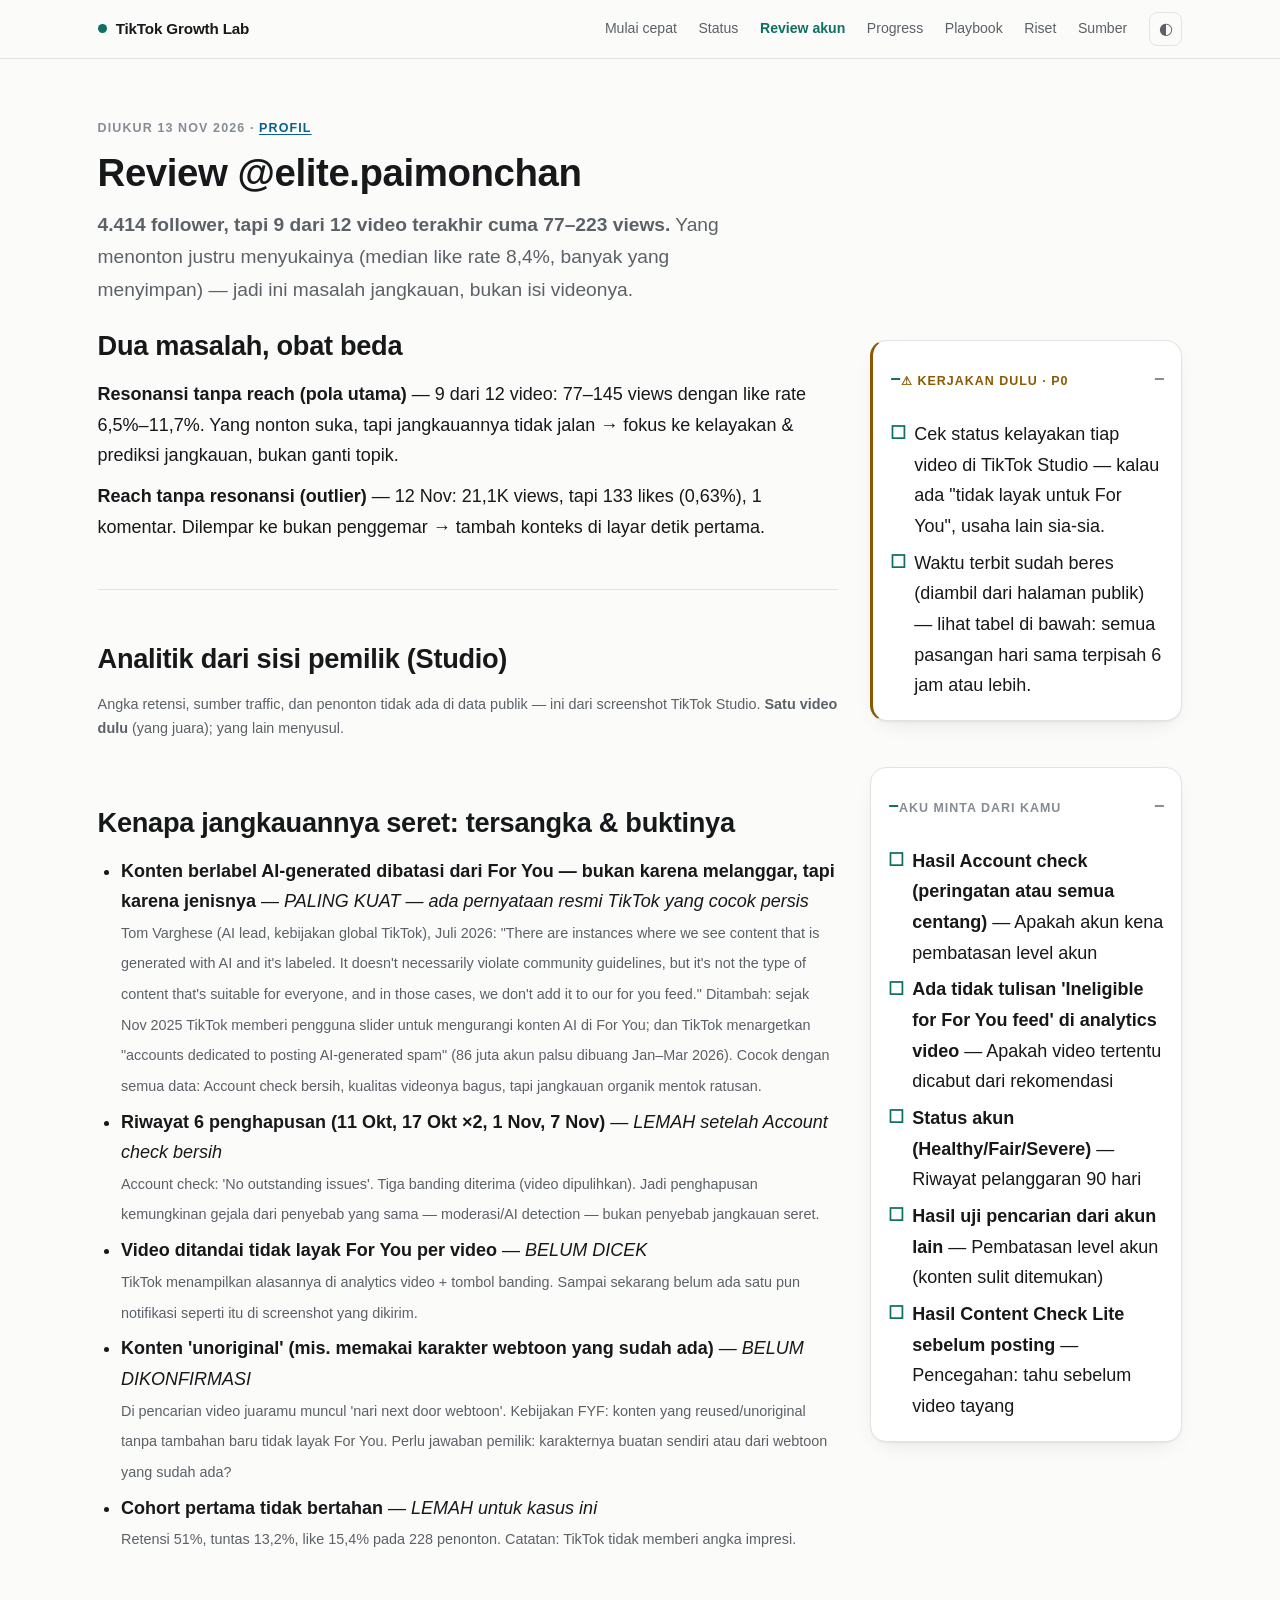
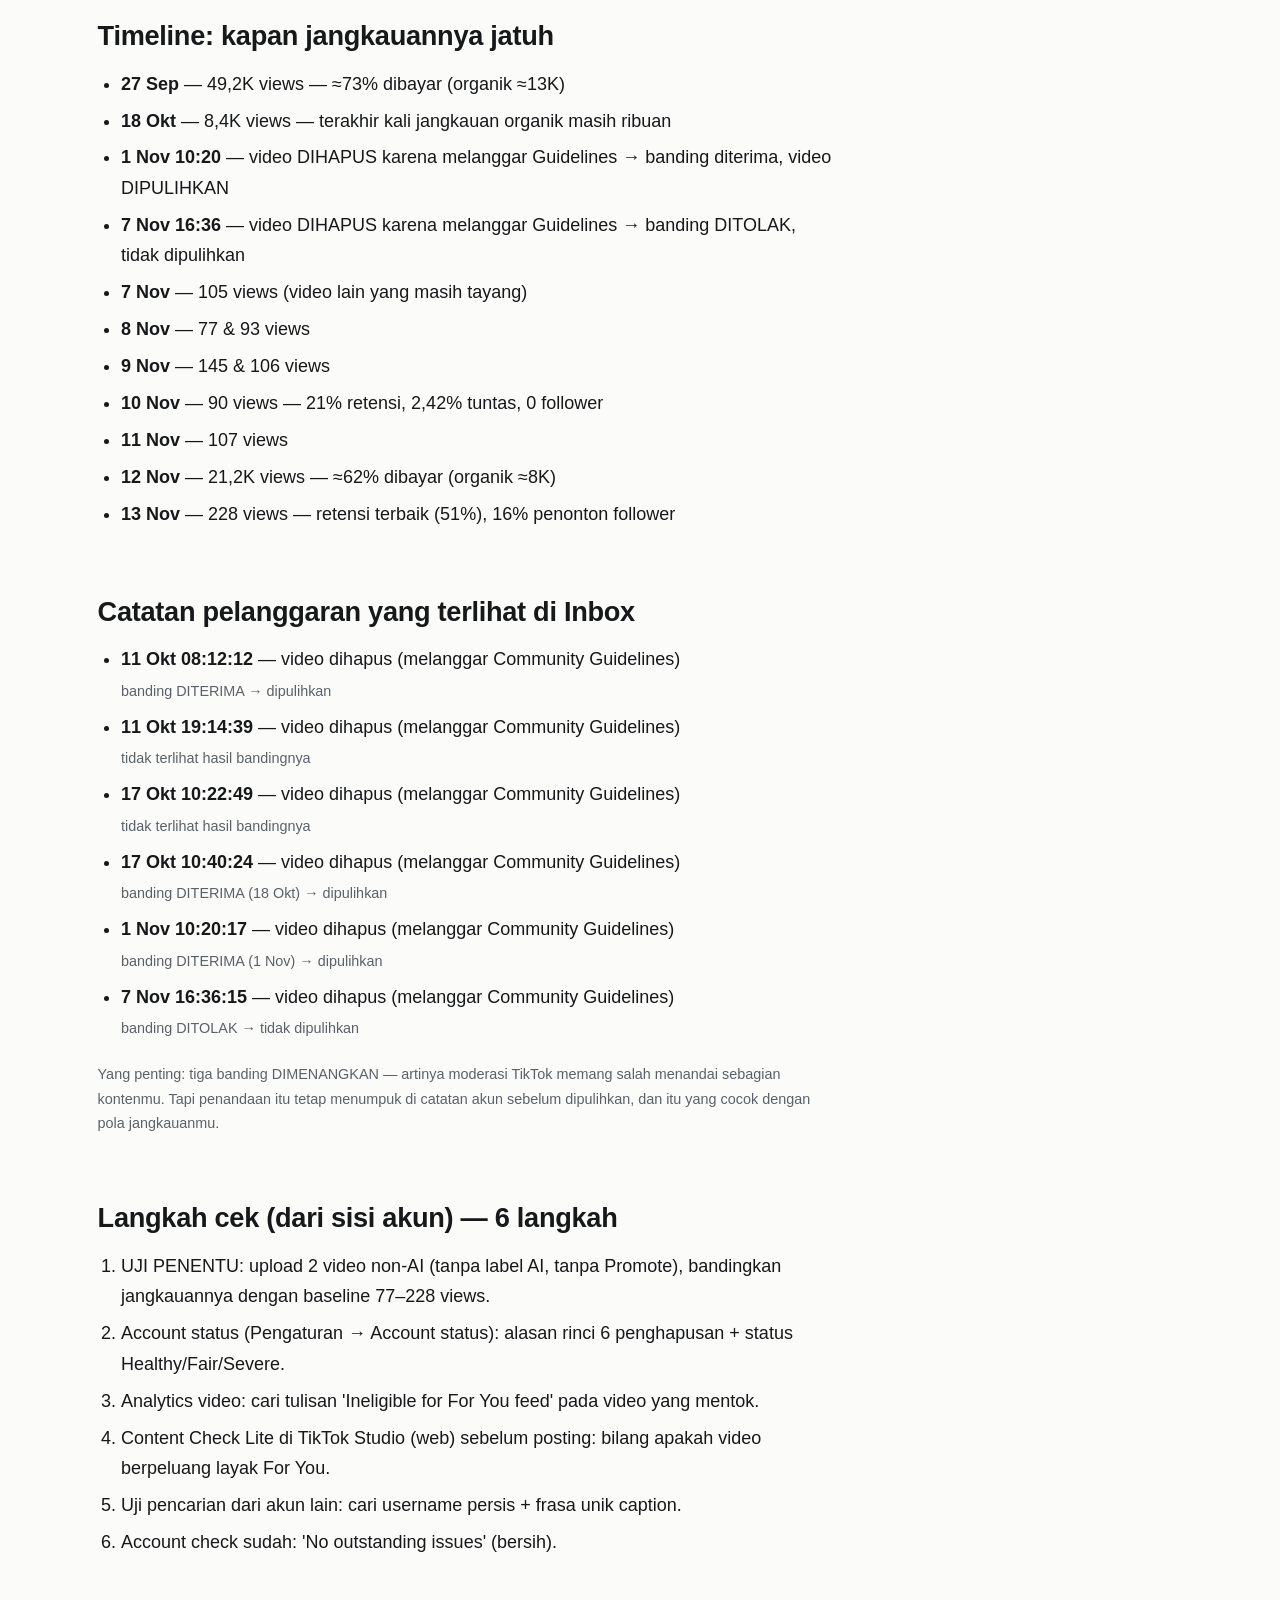
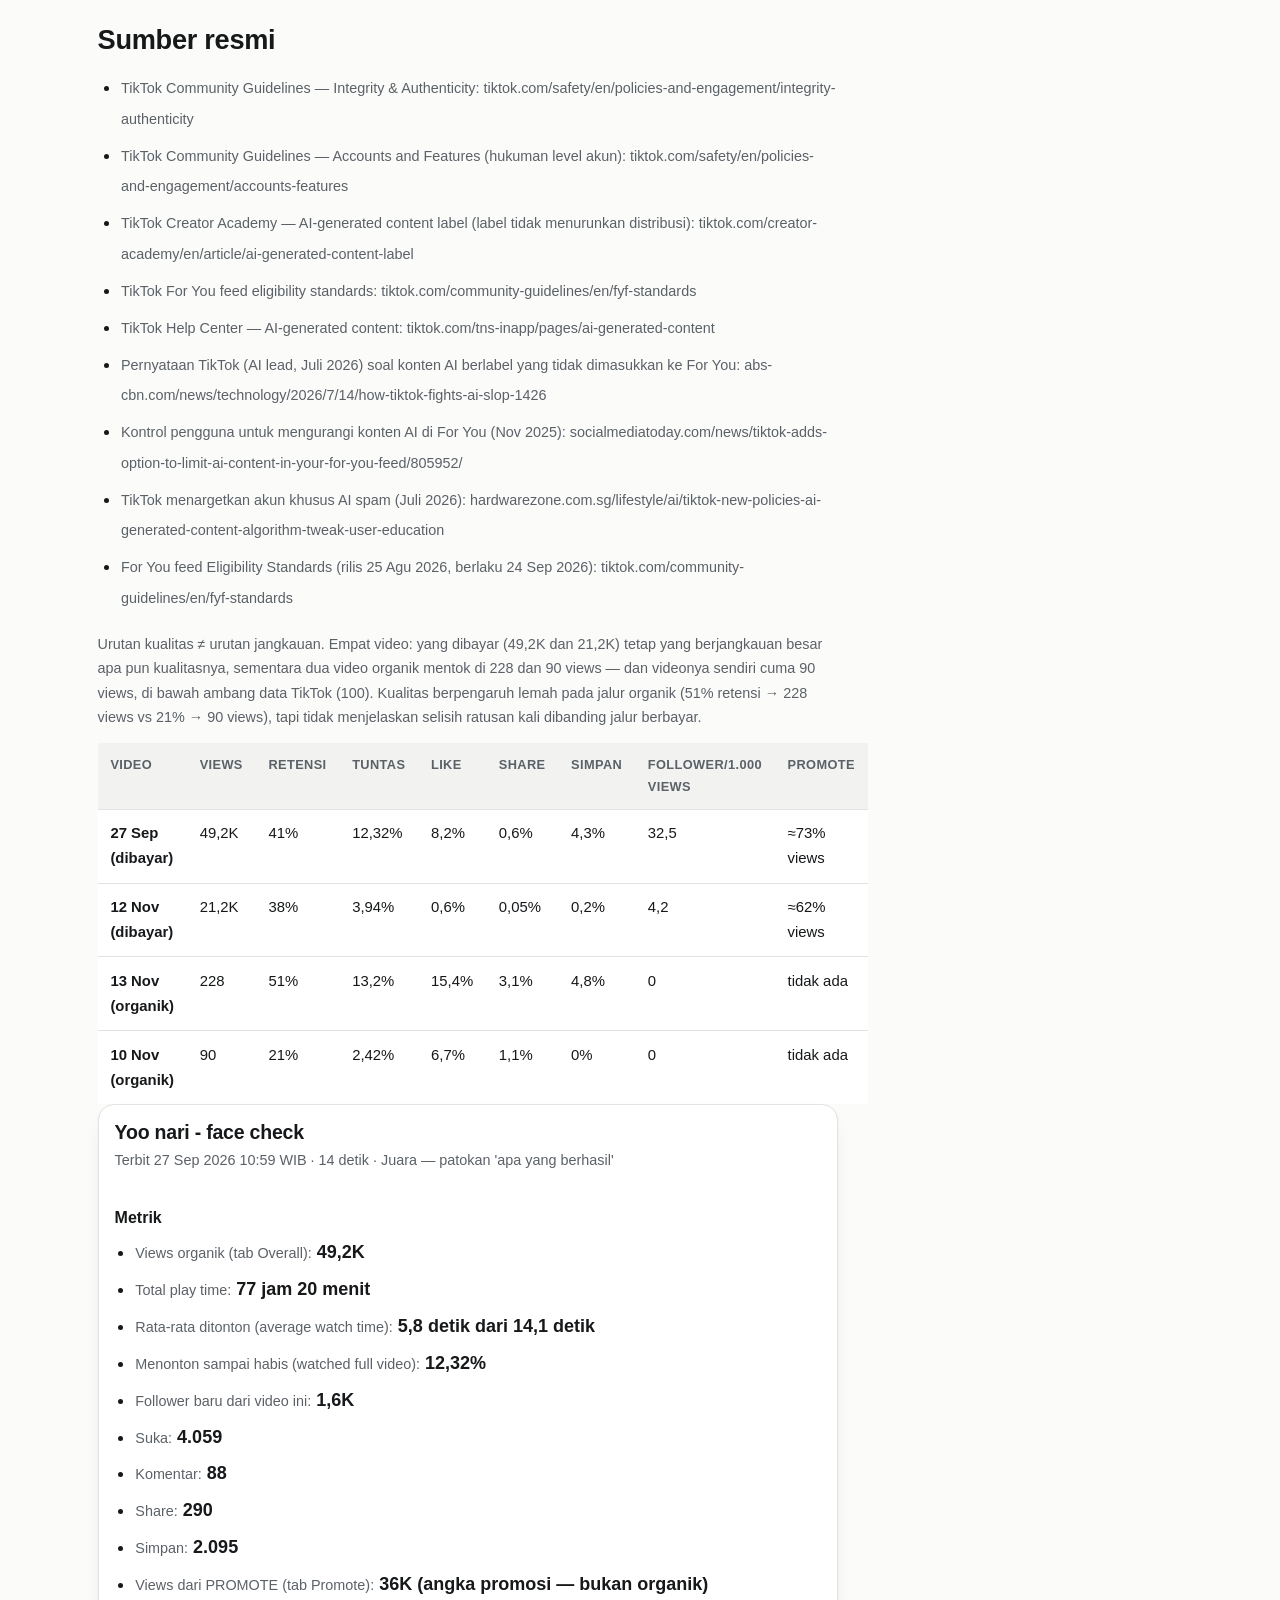
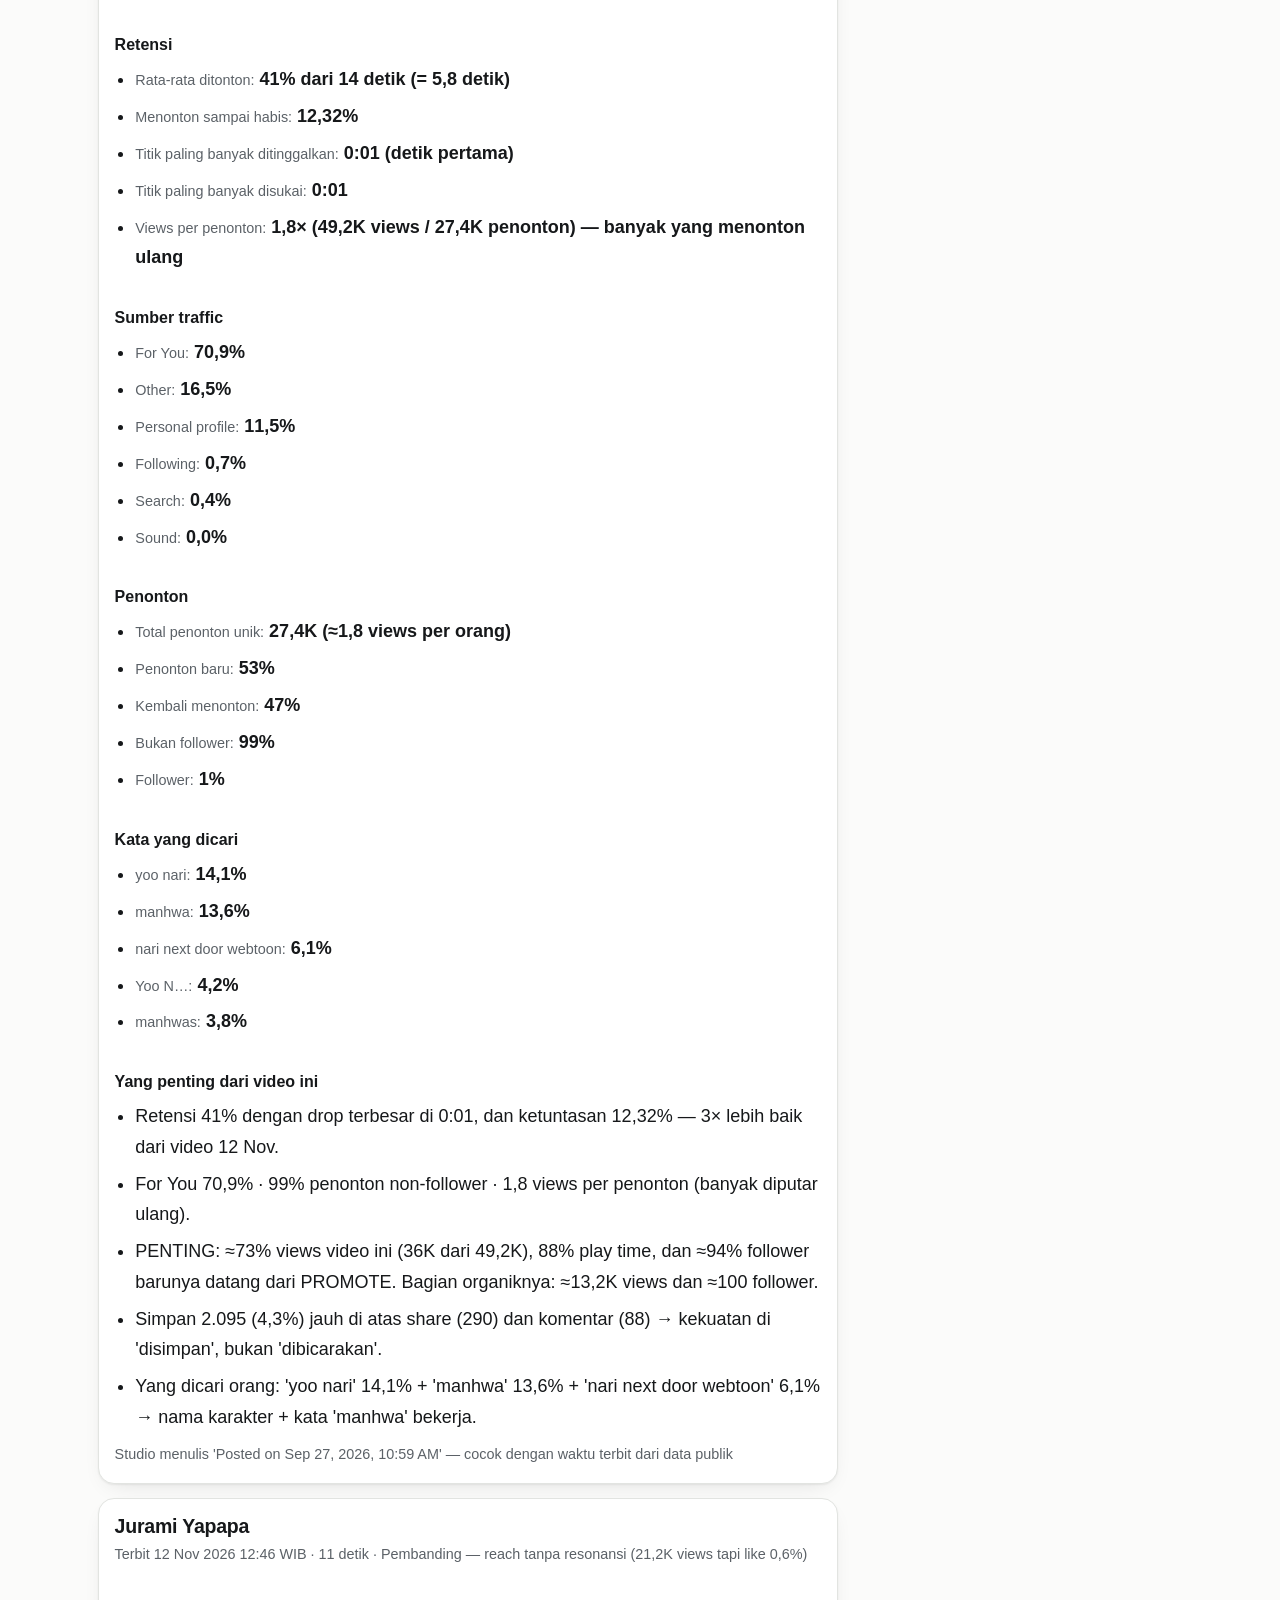
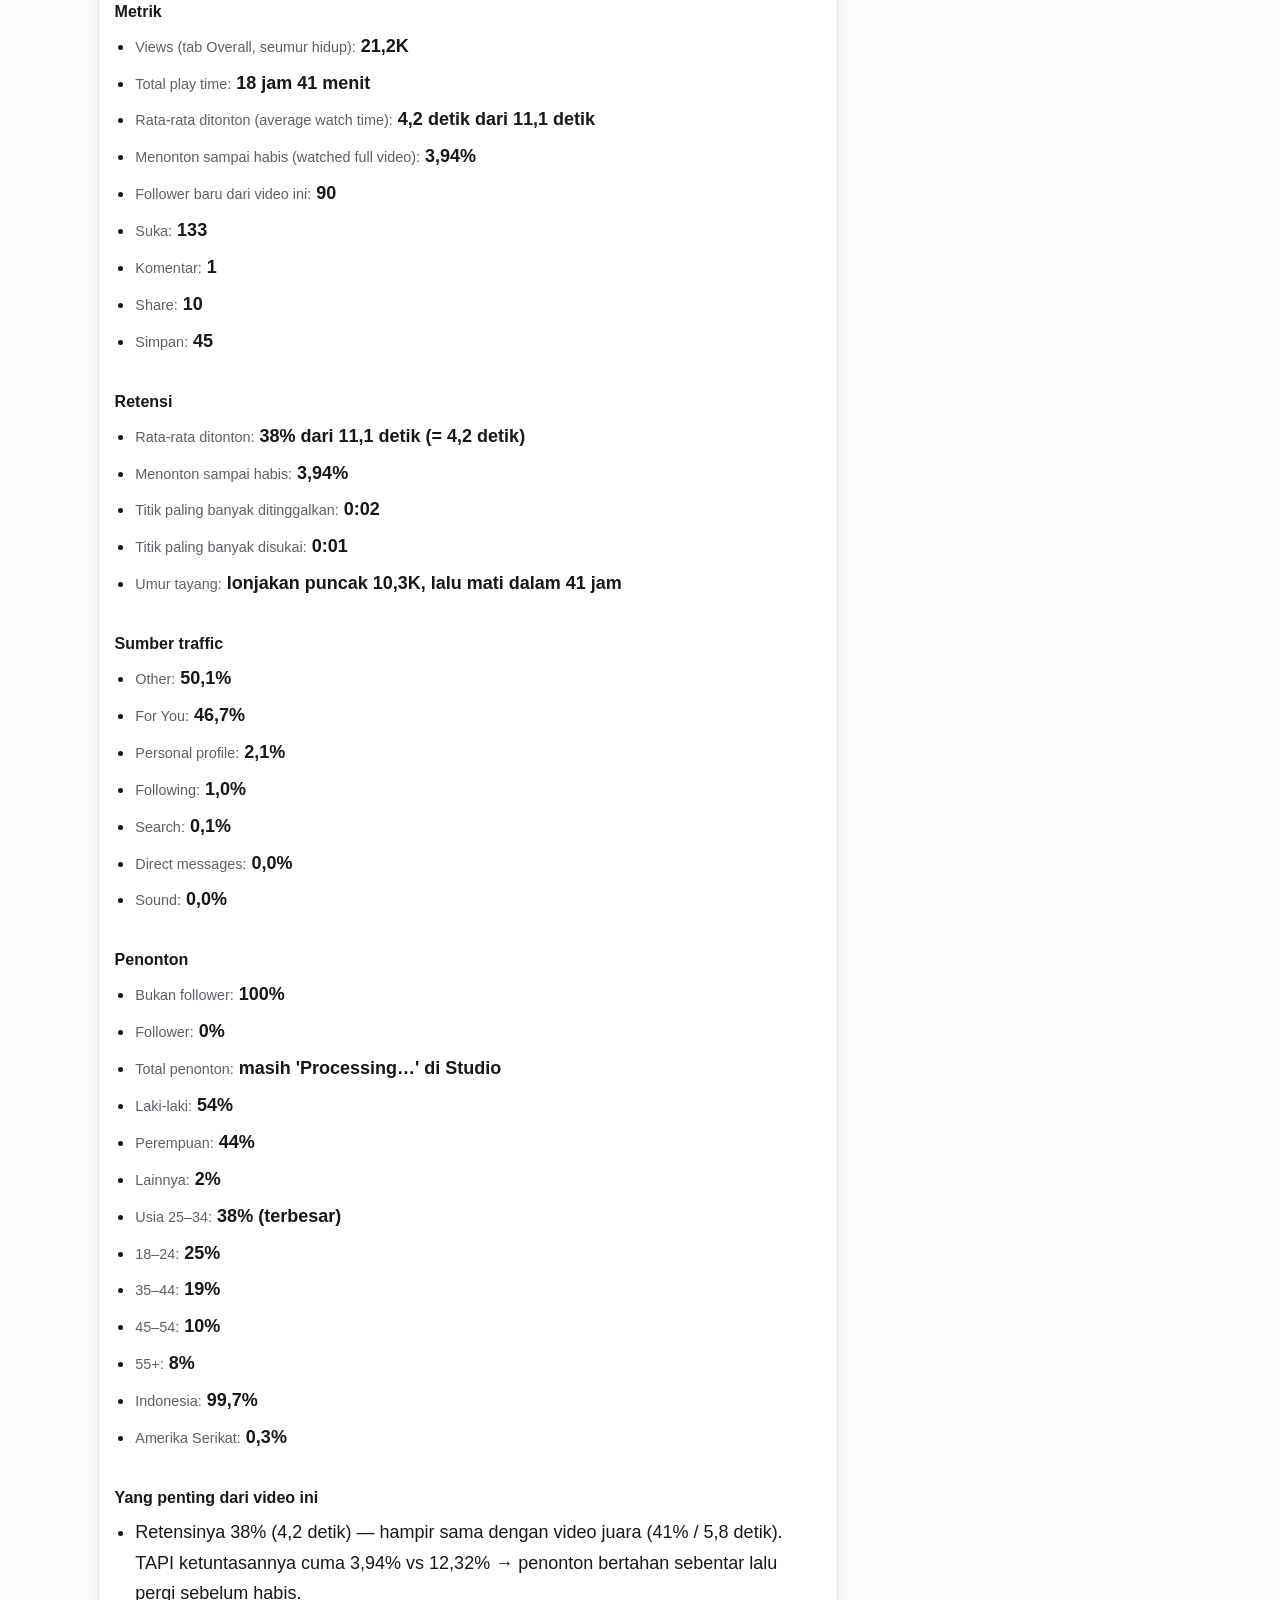
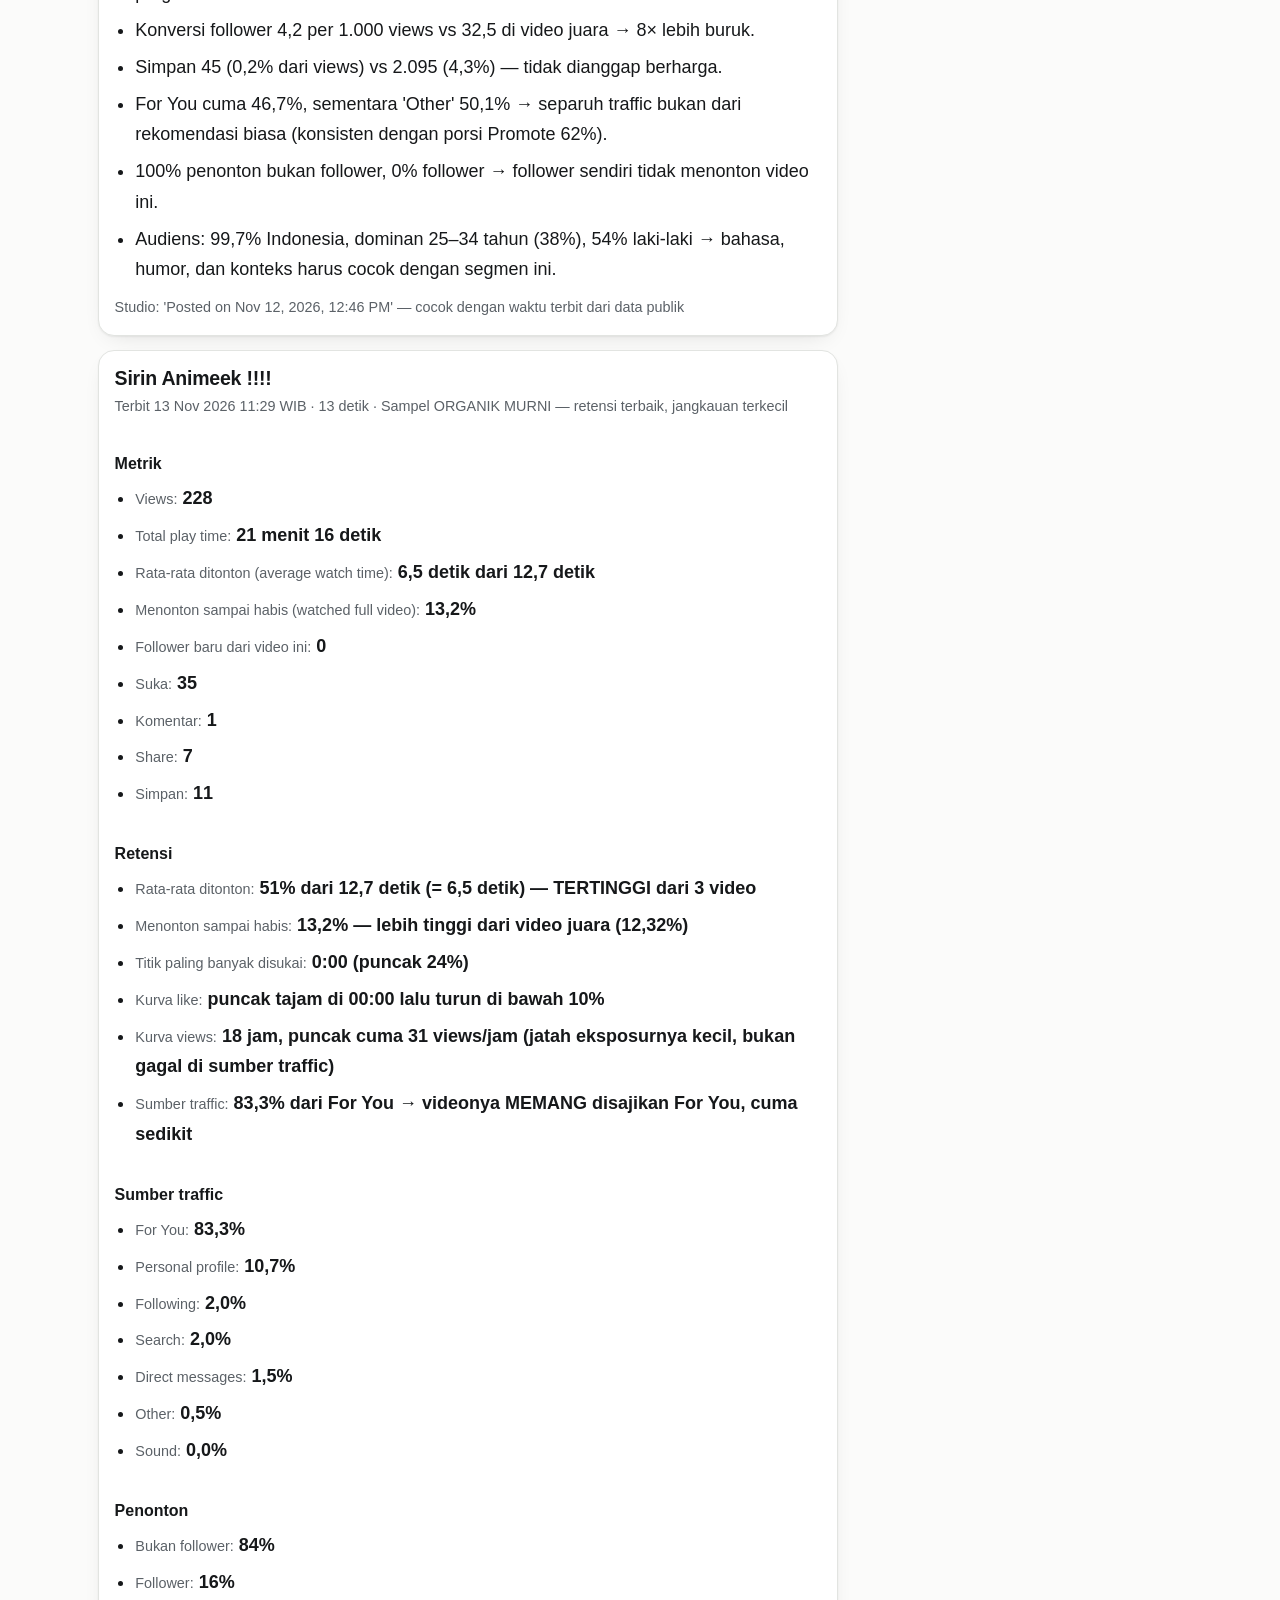
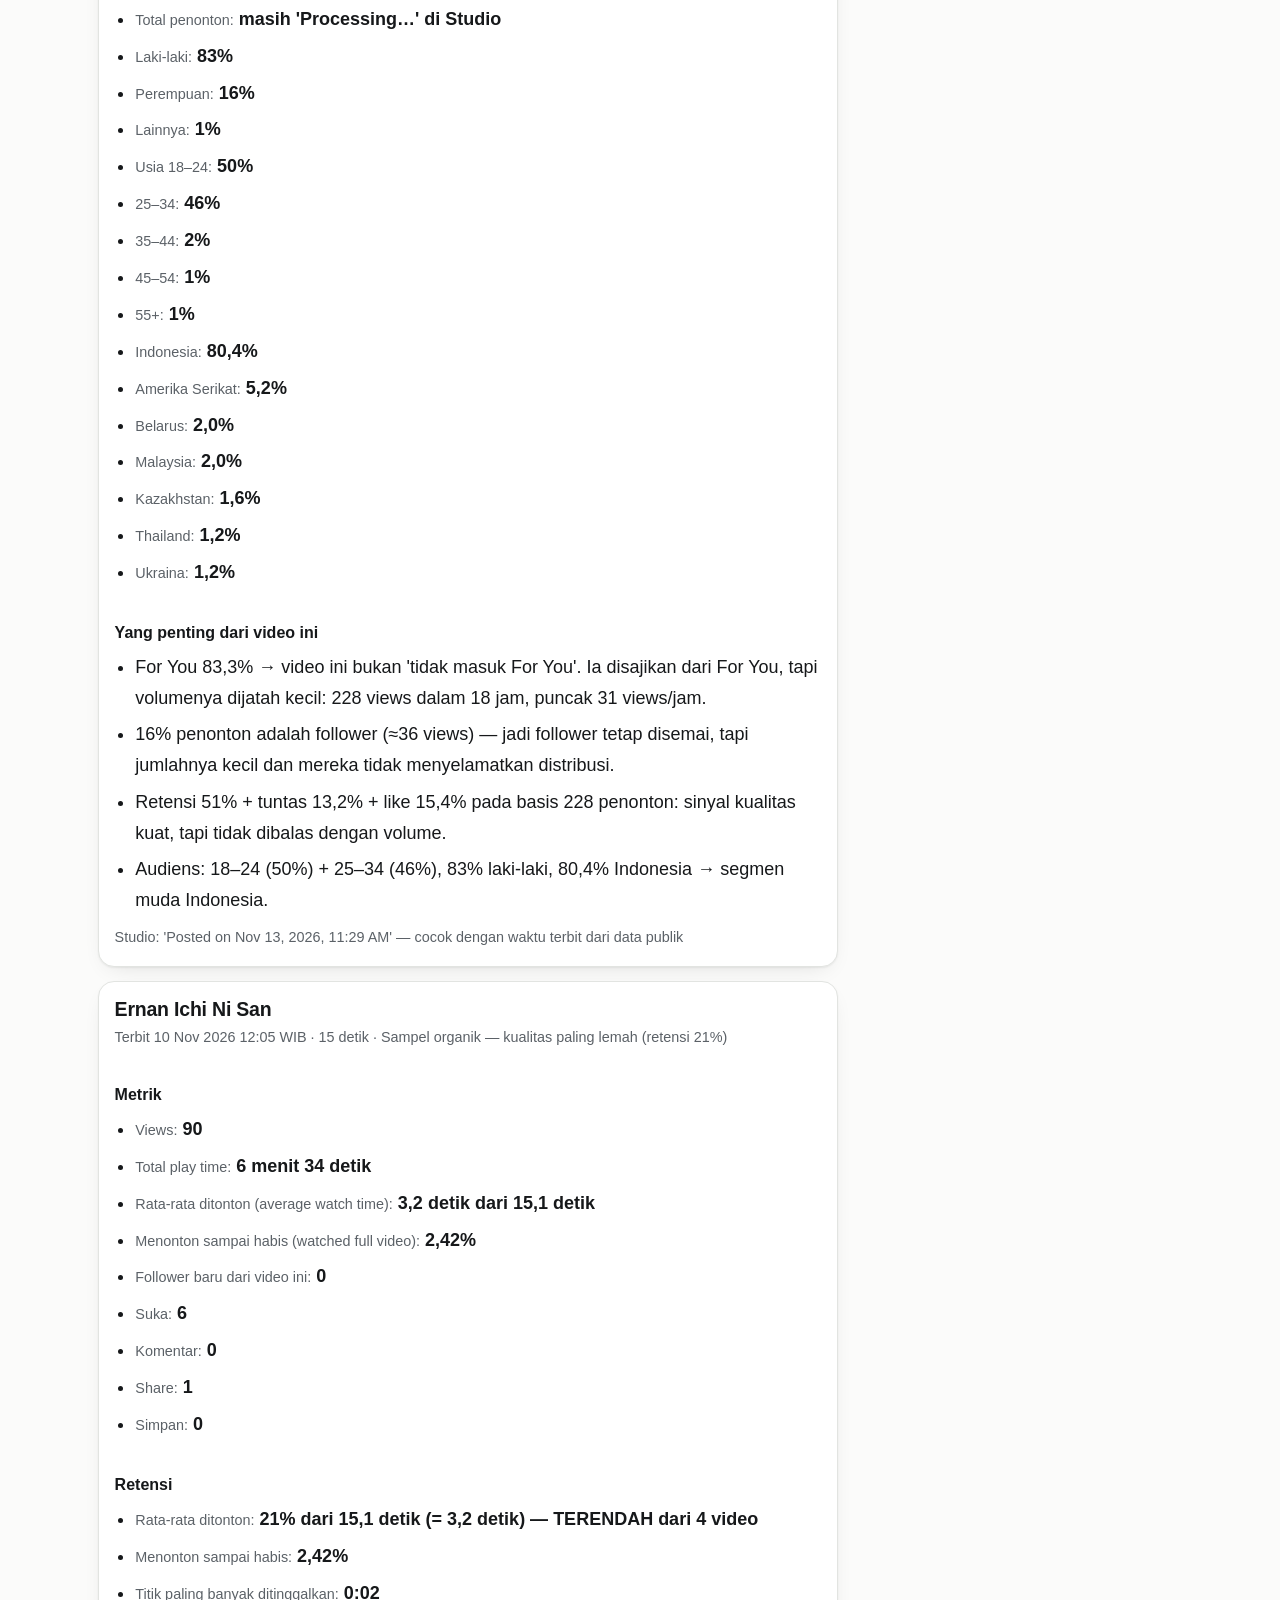
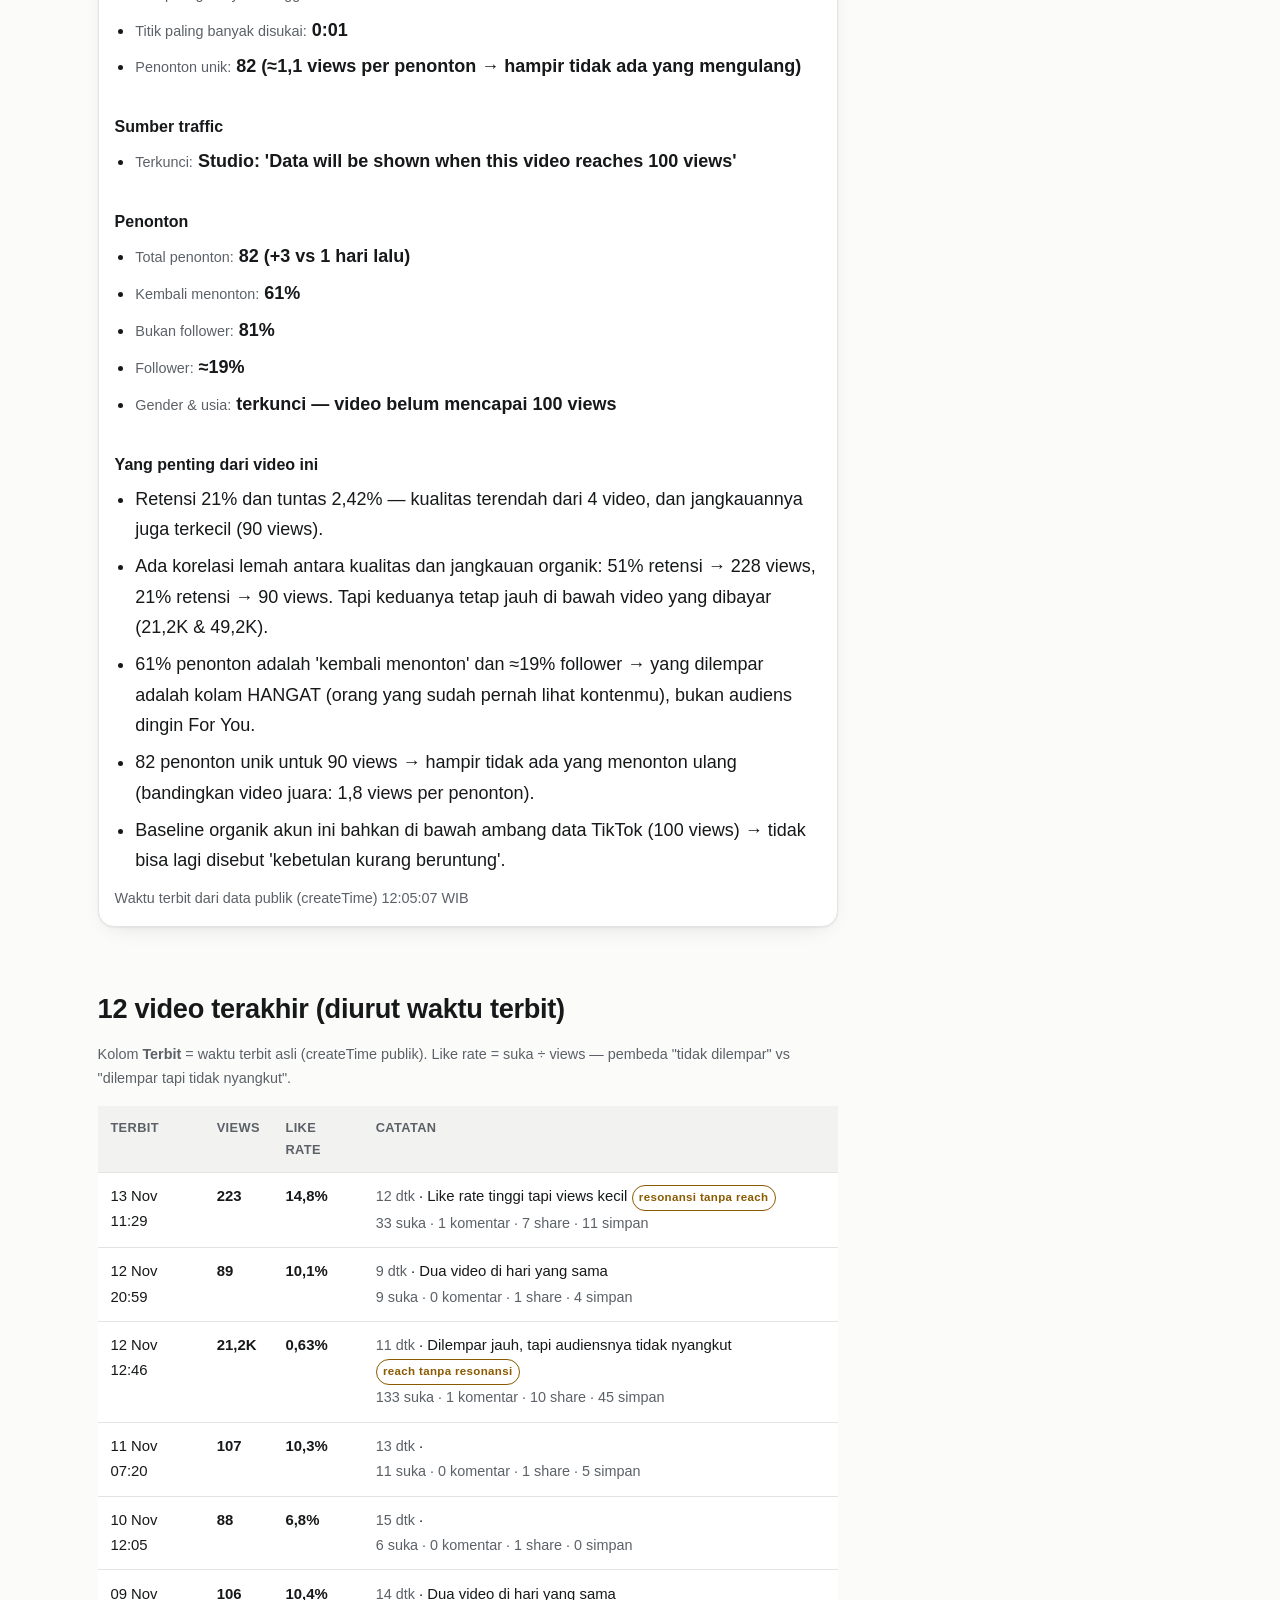
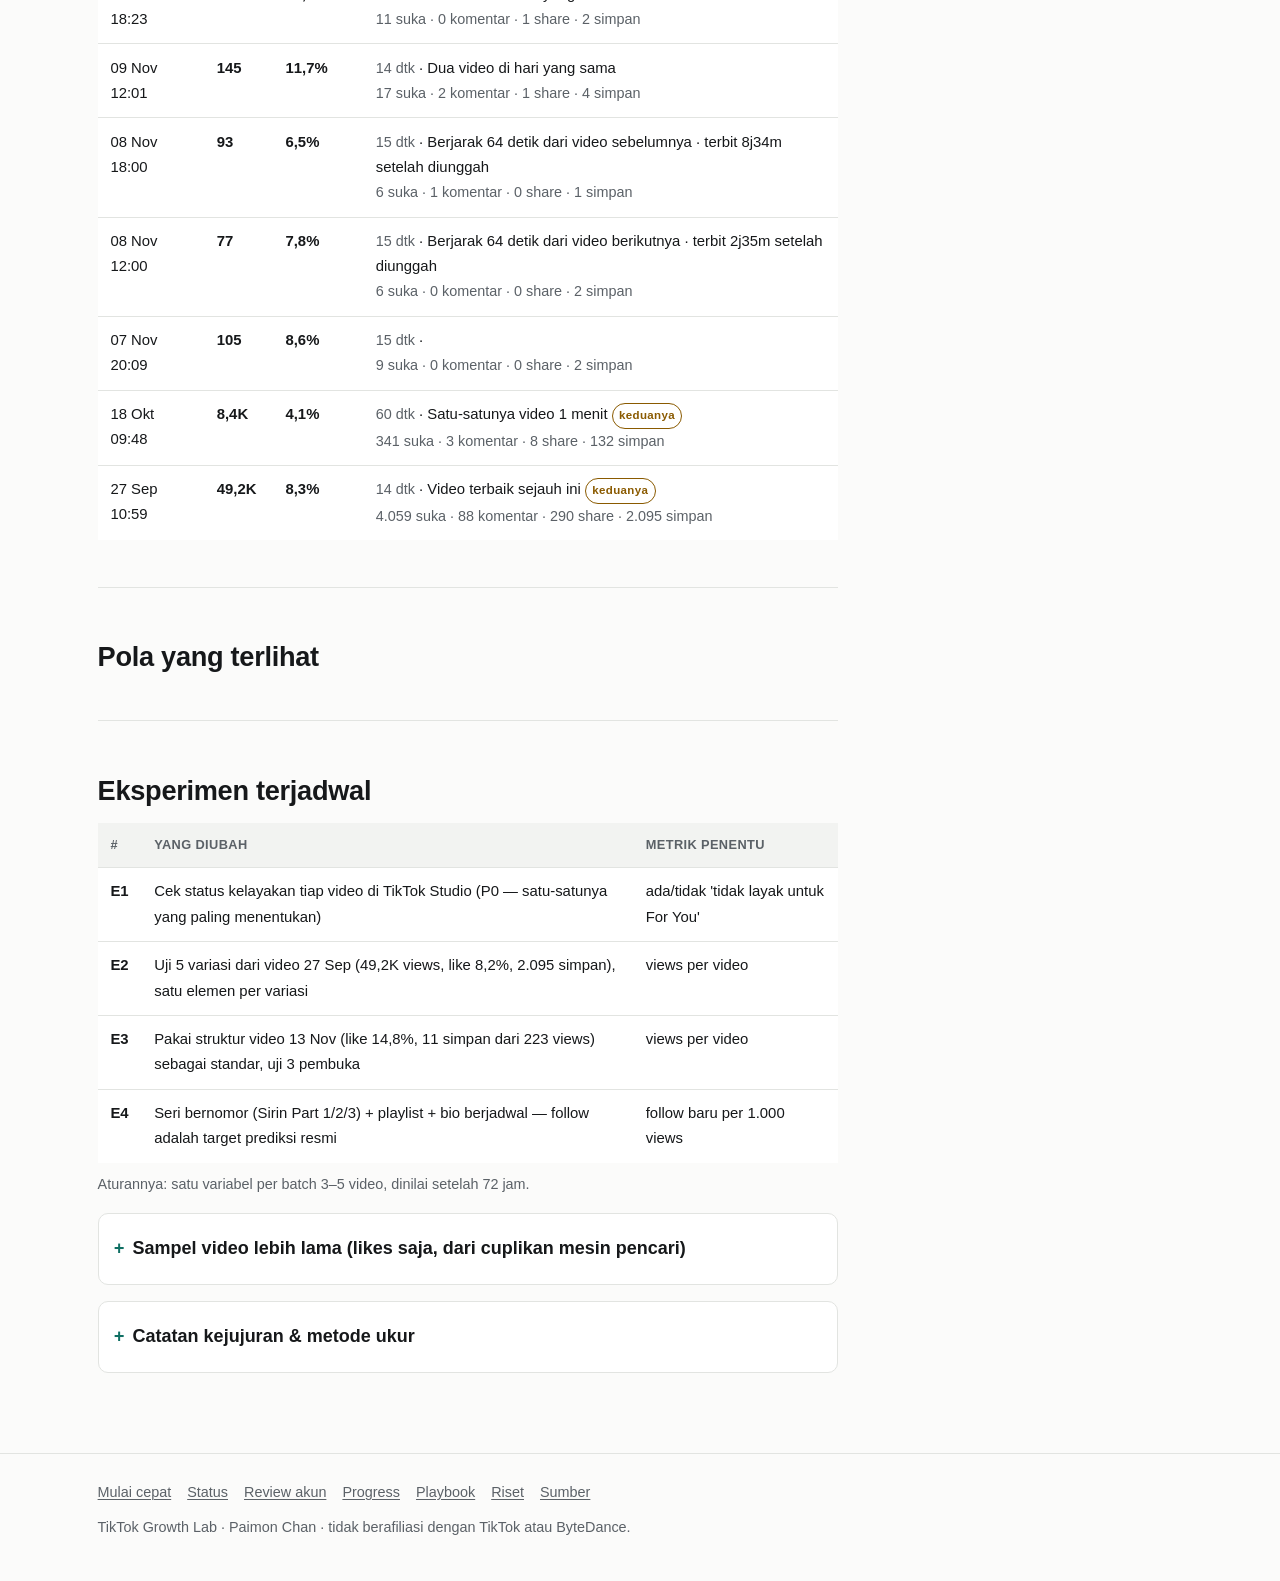
==== audit.html @ 8e79cd07 "Account check bersih -> tersangka pindah ke jenis konten AI (pernyataan resmi TikTok) + uji penentu " ====
<!DOCTYPE html>
<html lang="id" data-theme="auto">
<head>
<meta charset="utf-8">
<meta name="viewport" content="width=device-width, initial-scale=1">
<title>Review akun @elite.paimonchan — angka &amp; prioritas</title>
<meta name="description" content="Angka 12 video terakhir @elite.paimonchan, dua mode kegagalan, dan prioritas perbaikan. Pendek, supaya cepat dibaca.">
<meta name="color-scheme" content="light dark">
<meta name="theme-color" content="#0f6f63">
<link rel="icon" href="assets/favicon.svg" type="image/svg+xml">
<link rel="stylesheet" href="assets/style.css?v=33">
<script>
  try {
    var t = localStorage.getItem('theme');
    if (t === 'light' || t === 'dark') document.documentElement.setAttribute('data-theme', t);
  } catch (e) {}
</script>
</head>
<body>
<a class="skip" href="#main">Lewati ke konten</a>

<header class="site-header">
  <div class="wrap inner">
    <a class="brand" href="index.html"><span class="dot" aria-hidden="true"></span>TikTok Growth Lab</a>
    <nav class="nav" aria-label="Navigasi utama">
      <a href="mudah.html">Mulai cepat</a>
      <a href="index.html">Status</a>
      <a href="audit.html" aria-current="page">Review akun</a>
      <a href="progress.html">Progress</a>
      <a href="playbook.html">Playbook</a>
      <a href="bedah.html">Riset</a>
      <a href="sumber.html">Sumber</a>
    </nav>
    <button class="theme-btn" id="themeBtn" type="button" aria-label="Ganti tema terang/gelap" title="Ganti tema">◐</button>
    <button class="menu-btn" id="menuBtn" type="button" aria-label="Buka menu" aria-expanded="false" aria-controls="drawer"><span aria-hidden="true">☰</span></button>
  </div>
</header>
<div class="drawer-backdrop" id="drawerBackdrop"></div>
<nav class="drawer" id="drawer" aria-label="Menu halaman" aria-hidden="true">
  <div class="drawer-head">
    <span class="drawer-title">Menu</span>
    <button class="drawer-close" id="drawerClose" type="button" aria-label="Tutup menu">&times;</button>
  </div>
  <ul class="drawer-list">
        <li><a href="mudah.html">Mulai cepat</a></li>
        <li><a href="index.html">Status</a></li>
        <li><a href="audit.html" aria-current="page">Review akun</a></li>
        <li><a href="progress.html">Progress</a></li>
        <li><a href="playbook.html">Playbook</a></li>
        <li><a href="bedah.html">Riset</a></li>
        <li><a href="sumber.html">Sumber</a></li>
  </ul>
</nav>

<main id="main">
<div class="wrap">
    <div class="pagehead">
      <p class="eyebrow">Diukur <span id="auditDate">13 Nov 2026</span> · <a href="https://www.tiktok.com/@elite.paimonchan">profil</a></p>
      <h1>Review @elite.paimonchan</h1>
      <p class="lede"><strong>4.414 follower, tapi 9 dari 12 video terakhir cuma 77–223 views.</strong> Yang menonton justru menyukainya (median like rate 8,4%, banyak yang menyimpan) — jadi ini masalah jangkauan, bukan isi videonya.</p>
    </div>

    <div class="layout">
      <aside class="sidebar" aria-label="Yang menuntut dikerjakan">
        <div class="side-sticky">
        <details class="side-block urgent" data-collapse="mobile" open>
          <summary><span class="side-title">⚠ Kerjakan dulu · P0</span></summary>
          <div class="side-body">
            <ul class="check tight" style="margin-bottom:0">
              <li>Cek status kelayakan tiap video di TikTok Studio — kalau ada "tidak layak untuk For You", usaha lain sia-sia.</li>
              <li>Waktu terbit sudah beres (diambil dari halaman publik) — lihat tabel di bawah: semua pasangan hari sama terpisah 6 jam atau lebih.</li>
            </ul>
          </div>
        </details>
        <details class="side-block" data-collapse="mobile">
          <summary><span class="side-title">Aku minta dari kamu</span></summary>
          <div class="side-body">
            <ul id="auditWanted" class="check tight"><li>Memuat…</li></ul>
          </div>
        </details>
      </aside>

      <div class="content">
        <section>
          <h2 style="margin-top:0">Dua masalah, obat beda</h2>
          <ul class="plain">
            <li><strong>Resonansi tanpa reach (pola utama)</strong> — 9 dari 12 video: 77–145 views dengan like rate 6,5%–11,7%. Yang nonton suka, tapi jangkauannya tidak jalan → fokus ke kelayakan &amp; prediksi jangkauan, bukan ganti topik.</li>
            <li><strong>Reach tanpa resonansi (outlier)</strong> — 12 Nov: 21,1K views, tapi 133 likes (0,63%), 1 komentar. Dilempar ke bukan penggemar → tambah konteks di layar detik pertama.</li>
          </ul>
        </section>

        <hr>

        <section>
          <h2>Analitik dari sisi pemilik (Studio)</h2>
        <p class="ui-quiet" style="margin-top:0">Angka retensi, sumber traffic, dan penonton tidak ada di data publik — ini dari screenshot TikTok Studio. <strong>Satu video dulu</strong> (yang juara); yang lain menyusul.</p>
        <div id="studioCek"><p class="ui-quiet">Memuat…</p></div>
        <div id="studioBanding"><p class="ui-quiet">Memuat…</p></div>
        <div id="studioCards"><p class="ui-quiet">Memuat…</p></div>
        <h2>12 video terakhir (diurut waktu terbit)</h2>
          <p class="ui-quiet" style="margin-top:0">Kolom <strong>Terbit</strong> = waktu terbit asli (createTime publik). Like rate = suka ÷ views — pembeda "tidak dilempar" vs "dilempar tapi tidak nyangkut".</p>
          <div id="auditVideos"><p class="ui-quiet">Memuat…</p></div>
        </section>

        <hr>

        <section>
          <h2>Pola yang terlihat</h2>
          <ul class="plain" id="auditPatterns"><li>Memuat…</li></ul>
        </section>

        <hr>

        <section>
          <h2>Eksperimen terjadwal</h2>
          <div id="auditExperiments"><p class="ui-quiet">Memuat…</p></div>
          <p class="ui-quiet" style="margin-top:.6rem">Aturannya: satu variabel per batch 3–5 video, dinilai setelah 72 jam.</p>
        </section>

        <details>
          <summary>Sampel video lebih lama (likes saja, dari cuplikan mesin pencari)</summary>
          <div id="auditOlder" style="padding-top:.6rem"><p class="ui-quiet">Memuat…</p></div>
        </details>

        <details>
          <summary>Catatan kejujuran &amp; metode ukur</summary>
          <div class="prose" style="padding-top:.6rem">
            <p id="auditMethod">—</p>
            <ul>
              <li>Audit ini membaca <em>luar</em> akun. Kesimpulan penyebab (hook, kelayakan, follower inert) adalah hipotesis paling masuk akal — bukan kepastian.</li>
              <li>Angka bergerak cepat; snapshot ini berlaku 13 Nov 2026. Yang diperbarui rutin ada di <a href="progress.html">Progress</a>.</li>
              <li>Tidak ada trik beli view, follow-tukar-follow, atau hashtag ajaib di sini.</li>
            </ul>
            <p class="ui-quiet">Cara kerja sistem di balik diagnosis: <a href="bedah.html">Riset</a>. Versi praktis: <a href="playbook.html">Playbook</a>.</p>
          </div>
        </details>
      </div>
    </div>
  </div>
</main>

<footer class="site-footer">
  <div class="wrap">
    <div class="foot-links">
      <a href="mudah.html">Mulai cepat</a>
      <a href="index.html">Status</a>
      <a href="audit.html">Review akun</a>
      <a href="progress.html">Progress</a>
      <a href="playbook.html">Playbook</a>
      <a href="bedah.html">Riset</a>
      <a href="sumber.html">Sumber</a>
    </div>
    <p style="margin:0">TikTok Growth Lab · Paimon Chan · tidak berafiliasi dengan TikTok atau ByteDance.</p>
  </div>
</footer>

<script src="assets/app.js?v=33" defer></script>
<script src="assets/growth.js?v=33" defer></script>
</body>
</html>
---- assets/style.css ----
/* =========================================================
   Bedah Algoritma TikTok — design system
   Zero dependency. Mobile-first. Light + dark.
   Aturan: tidak ada efek dekoratif tanpa alasan fungsional.
   ========================================================= */

/* ---------- tokens ---------- */
:root {
  --bg:            #fbfbfa;
  --bg-elev:       #ffffff;
  --bg-sunken:     #f2f3f1;
  --fg:            #16181a;
  --fg-muted:      #5b6167;
  --fg-faint:      #858c93;
  --border:        #e2e4e1;
  --border-strong: #c9ccc7;
  --accent:        #0f6f63;
  --accent-fg:     #ffffff;
  --accent-soft:   #e6f2ef;
  --link:          #0b5f8a;
  --t1: #166534;
  --t2: #8a5a00;
  --t3: #1d4ed8;
  --t4: #7c3aed;
  --t5: #9a3412;
  --radius: 10px;
  --radius-lg: 16px;
  --shadow: 0 1px 2px rgba(16, 20, 18, .06), 0 8px 24px -12px rgba(16, 20, 18, .16);
  --measure: 68ch;
  --font: -apple-system, BlinkMacSystemFont, "Segoe UI", Roboto, "Helvetica Neue", Arial, "Noto Sans", sans-serif;
  --mono: ui-monospace, SFMono-Regular, Menlo, Consolas, "Liberation Mono", monospace;
}

@media (prefers-color-scheme: dark) {
  :root:not([data-theme="light"]) {
    --bg:            #101312;
    --bg-elev:       #171b19;
    --bg-sunken:     #0b0e0d;
    --fg:            #e7ebe8;
    --fg-muted:      #9aa4a0;
    --fg-faint:      #77807c;
    --border:        #262b29;
    --border-strong: #39403d;
    --accent:        #58c9b6;
    --accent-fg:     #06231f;
    --accent-soft:   #16241f;
    --link:          #7cc7ea;
    --t1: #6ee7a8;
    --t2: #f0c674;
    --t3: #93b4ff;
    --t4: #c4a8ff;
    --t5: #f9a58c;
    --shadow: 0 1px 2px rgba(0,0,0,.4), 0 10px 30px -14px rgba(0,0,0,.6);
  }
}

:root[data-theme="dark"] {
  --bg:            #101312;
  --bg-elev:       #171b19;
  --bg-sunken:     #0b0e0d;
  --fg:            #e7ebe8;
  --fg-muted:      #9aa4a0;
  --fg-faint:      #77807c;
  --border:        #262b29;
  --border-strong: #39403d;
  --accent:        #58c9b6;
  --accent-fg:     #06231f;
  --accent-soft:   #16241f;
  --link:          #7cc7ea;
  --t1: #6ee7a8;
  --t2: #f0c674;
  --t3: #93b4ff;
  --t4: #c4a8ff;
  --t5: #f9a58c;
  --shadow: 0 1px 2px rgba(0,0,0,.4), 0 10px 30px -14px rgba(0,0,0,.6);
}

/* ---------- base ---------- */
*, *::before, *::after { box-sizing: border-box; }

html {
  -webkit-text-size-adjust: 100%;
  scroll-behavior: smooth;
  scroll-padding-top: 5.5rem;
}

body {
  margin: 0;
  background: var(--bg);
  color: var(--fg);
  font-family: var(--font);
  font-size: 17px;
  line-height: 1.7;
  text-rendering: optimizeLegibility;
}

@media (min-width: 720px) { body { font-size: 18px; } }

p, li { overflow-wrap: break-word; }
p { margin: 0 0 1.05em; }

a { color: var(--link); text-decoration-thickness: 1px; text-underline-offset: 2px; }
a:hover { text-decoration-thickness: 2px; }

:focus-visible {
  outline: 3px solid var(--accent);
  outline-offset: 2px;
  border-radius: 4px;
}

h1, h2, h3, h4 {
  line-height: 1.22;
  letter-spacing: -0.011em;
  margin: 2.2em 0 .6em;
  font-weight: 650;
  text-wrap: balance;
}
h1 { font-size: 1.85rem; margin-top: 0; }
h2 { font-size: 1.4rem; padding-top: .2em; }
h3 { font-size: 1.12rem; }
h4 { font-size: 1rem; letter-spacing: 0; }
@media (min-width: 720px) {
  h1 { font-size: 2.4rem; }
  h2 { font-size: 1.7rem; }
  h3 { font-size: 1.22rem; }
}

ul, ol { padding-left: 1.3em; margin: 0 0 1.1em; }
li { margin: .35em 0; }
li > ul, li > ol { margin-top: .35em; }

strong { font-weight: 660; }
hr { border: 0; border-top: 1px solid var(--border); margin: 2.6em 0; }

code, kbd {
  font-family: var(--mono);
  font-size: .87em;
  background: var(--bg-sunken);
  border: 1px solid var(--border);
  border-radius: 5px;
  padding: .1em .35em;
}

blockquote {
  margin: 1.4em 0;
  padding: .2em 0 .2em 1.05em;
  border-left: 3px solid var(--border-strong);
  color: var(--fg-muted);
}
blockquote p:last-child { margin-bottom: 0; }

/* ---------- layout ---------- */
.wrap { width: 100%; max-width: 1120px; margin: 0 auto; padding: 0 1.1rem; }
.prose { max-width: var(--measure); }
.prose-wide { max-width: 78ch; }
main { padding: 2rem 0 4rem; }

.skip {
  position: absolute; left: -9999px;
  background: var(--accent); color: var(--accent-fg);
  padding: .6em 1em; border-radius: 0 0 var(--radius) 0; z-index: 100;
}
.skip:focus { left: 0; top: 0; }

/* ---------- header / nav ---------- */
.site-header {
  position: sticky; top: 0; z-index: 40;
  background: color-mix(in srgb, var(--bg) 88%, transparent);
  backdrop-filter: saturate(150%) blur(10px);
  border-bottom: 1px solid var(--border);
}
.site-header .inner {
  display: flex; align-items: center; gap: .75rem;
  min-height: 3.6rem;
}
.brand {
  display: flex; align-items: center; gap: .55rem;
  font-weight: 680; font-size: .95rem; letter-spacing: -.01em;
  color: var(--fg); text-decoration: none; white-space: nowrap;
}
.brand .dot {
  width: .58rem; height: .58rem; border-radius: 50%;
  background: var(--accent); flex: 0 0 auto;
}
.nav {
  margin-left: auto;
  display: flex; gap: .15rem; overflow-x: auto;
  -webkit-overflow-scrolling: touch;
  scrollbar-width: none;
}
.nav::-webkit-scrollbar { display: none; }
.nav a {
  display: inline-block; padding: .45rem .6rem; border-radius: 8px;
  color: var(--fg-muted); text-decoration: none;
  font-size: .88rem; white-space: nowrap;
}
.nav a:hover { color: var(--fg); background: var(--bg-sunken); }
.nav a[aria-current="page"] { color: var(--accent); font-weight: 640; }

.theme-btn {
  flex: 0 0 auto;
  background: transparent; color: var(--fg-muted);
  border: 1px solid var(--border); border-radius: 8px;
  width: 2.1rem; height: 2.1rem; font-size: 1rem; cursor: pointer;
  display: grid; place-items: center;
}
.theme-btn:hover { color: var(--fg); border-color: var(--border-strong); }

/* ---------- hero ---------- */
.hero { padding: 2.6rem 0 1.4rem; border-bottom: 1px solid var(--border); }
.eyebrow {
  font-size: .78rem; letter-spacing: .09em; text-transform: uppercase;
  color: var(--fg-faint); font-weight: 640; margin: 0 0 .7rem;
}
.lede { font-size: 1.08rem; color: var(--fg-muted); max-width: 60ch; }
@media (min-width: 720px) { .lede { font-size: 1.2rem; } }
.hero-meta {
  display: flex; flex-wrap: wrap; gap: .45rem .5rem;
  margin-top: 1.2rem; font-size: .82rem;
}
.pill {
  display: inline-flex; align-items: center; gap: .35em;
  border: 1px solid var(--border); border-radius: 999px;
  padding: .25em .7em; color: var(--fg-muted); background: var(--bg-elev);
}

/* ---------- cards ---------- */
.grid { display: grid; gap: 1rem; }
@media (min-width: 700px) { .grid.cols-2 { grid-template-columns: 1fr 1fr; } }
@media (min-width: 940px) { .grid.cols-3 { grid-template-columns: repeat(3, 1fr); } }

.card {
  background: var(--bg-elev);
  border: 1px solid var(--border);
  border-radius: var(--radius-lg);
  padding: 1.15rem 1.2rem;
  box-shadow: var(--shadow);
}
.card h3 { margin-top: 0; }
.card p:last-child { margin-bottom: 0; }
.card a.card-link {
  display: block; text-decoration: none; color: inherit;
}
.card a.card-link:hover h3 { color: var(--accent); }

/* ---------- callouts ---------- */
.callout {
  border: 1px solid var(--border);
  border-left: 3px solid var(--accent);
  background: var(--bg-elev);
  border-radius: var(--radius);
  padding: .95rem 1.05rem;
  margin: 1.4em 0;
}
.callout > :first-child { margin-top: 0; }
.callout > :last-child { margin-bottom: 0; }
.callout .label {
  display: block; font-size: .76rem; letter-spacing: .08em;
  text-transform: uppercase; font-weight: 700; margin-bottom: .35rem;
  color: var(--accent);
}
.callout.warn { border-left-color: var(--t2); }
.callout.warn .label { color: var(--t2); }
.callout.danger { border-left-color: var(--t5); }
.callout.danger .label { color: var(--t5); }

/* ---------- evidence tiers ---------- */
.tier {
  display: inline-block; font-size: .72rem; font-weight: 700;
  letter-spacing: .04em; padding: .12em .45em; border-radius: 5px;
  border: 1px solid currentColor; white-space: nowrap;
  vertical-align: .08em;
}
.tier.t1 { color: var(--t1); }
.tier.t2 { color: var(--t2); }
.tier.t3 { color: var(--t3); }
.tier.t4 { color: var(--t4); }
.tier.t5 { color: var(--t5); }
.tierplain { font-weight: 700; }

/* ---------- tables ---------- */
.table-wrap { overflow-x: auto; margin: 1.3em 0; border-radius: var(--radius); border: 1px solid var(--border); }
table { border-collapse: collapse; width: 100%; font-size: .93rem; background: var(--bg-elev); }
th, td { text-align: left; padding: .7rem .8rem; border-bottom: 1px solid var(--border); vertical-align: top; }
th { background: var(--bg-sunken); font-size: .8rem; letter-spacing: .03em; text-transform: uppercase; color: var(--fg-muted); }
tr:last-child td { border-bottom: 0; }
td.num, th.num { white-space: nowrap; }

@media (max-width: 640px) {
  table.stack thead { display: none; }
  table.stack, table.stack tbody, table.stack tr, table.stack td { display: block; width: 100%; }
  table.stack tr { border-bottom: 1px solid var(--border); padding: .5rem 0; }
  table.stack tr:last-child { border-bottom: 0; }
  table.stack td { border: 0; padding: .28rem .8rem; }
  table.stack td::before {
    content: attr(data-label) ": ";
    display: inline; font-weight: 700; color: var(--fg-muted);
    font-size: .78rem; text-transform: uppercase; letter-spacing: .03em;
  }
}

/* ---------- details ---------- */
details {
  border: 1px solid var(--border); border-radius: var(--radius);
  background: var(--bg-elev); padding: .75rem .95rem; margin: 1em 0;
}
details[open] { padding-bottom: .9rem; }
summary {
  cursor: pointer; font-weight: 620; list-style: none;
  display: flex; align-items: baseline; gap: .5rem;
}
summary::-webkit-details-marker { display: none; }
summary::before {
  content: "+"; font-family: var(--mono); color: var(--accent);
  font-weight: 700; flex: 0 0 auto;
}
details[open] > summary::before { content: "−"; }
summary + * { margin-top: .9em; }
details > :last-child { margin-bottom: 0; }

/* ---------- toc ---------- */
.toc { list-style: none; padding: 0; margin: 1.4em 0; }
.toc li { margin: 0; border-bottom: 1px solid var(--border); }
.toc li:last-child { border-bottom: 0; }
.toc a {
  display: flex; gap: .8rem; align-items: baseline;
  padding: .7rem .2rem; text-decoration: none; color: var(--fg);
}
.toc a:hover { color: var(--accent); }
.toc .n {
  font-family: var(--mono); font-size: .8rem; color: var(--fg-faint);
  flex: 0 0 2.2rem;
}
.toc .d { display: block; font-size: .84rem; color: var(--fg-muted); margin-top: .15em; }

/* ---------- steps ---------- */
.step { display: grid; gap: .2rem 1rem; margin: 1.6em 0; }
@media (min-width: 760px) {
  .step { grid-template-columns: 2.6rem 1fr; }
  .step .snum { grid-row: span 3; }
}
.snum {
  width: 2.1rem; height: 2.1rem; border-radius: 50%;
  background: var(--accent); color: var(--accent-fg);
  display: grid; place-items: center; font-weight: 700; font-size: .9rem;
}
.step h3 { margin: .25em 0 .35em; }
.step .why { font-size: .9rem; color: var(--fg-muted); }

/* ---------- misc ---------- */
.tags { display: flex; flex-wrap: wrap; gap: .35rem; margin: .6em 0 0; }
.tag {
  font-size: .78rem; padding: .2em .6em; border-radius: 999px;
  background: var(--bg-sunken); border: 1px solid var(--border); color: var(--fg-muted);
}
.do-dont { display: grid; gap: 1rem; }
@media (min-width: 800px) { .do-dont { grid-template-columns: 1fr 1fr; } }
.do-dont h3 { margin-top: 0; }
.ui-quiet { color: var(--fg-muted); font-size: .9rem; }

footer.site-footer {
  border-top: 1px solid var(--border);
  padding: 1.6rem 0 2.6rem; color: var(--fg-muted); font-size: .9rem;
}
footer.site-footer a { color: var(--fg-muted); }
footer .foot-links { display: flex; flex-wrap: wrap; gap: .4rem 1rem; margin-bottom: .7rem; }

.srclist { list-style: none; padding: 0; }
.srclist li {
  padding: .7rem 0; border-bottom: 1px solid var(--border);
  font-size: .92rem; display: flex; gap: .7rem; align-items: baseline;
}
.srclist .idx { font-family: var(--mono); color: var(--fg-faint); flex: 0 0 2rem; }
.srclist .meta { display: block; color: var(--fg-muted); font-size: .84rem; }

/* ---------- komponen growth lab ---------- */
.stats { display: grid; gap: .8rem; grid-template-columns: repeat(2, 1fr); margin: 1.4em 0; }
@media (min-width: 760px) { .stats { grid-template-columns: repeat(4, 1fr); } }
.stat {
  background: var(--bg-elev); border: 1px solid var(--border);
  border-radius: var(--radius); padding: .85rem .9rem; display: flex; flex-direction: column; gap: .15rem;
}
.stat-k { font-size: .74rem; text-transform: uppercase; letter-spacing: .06em; color: var(--fg-muted); font-weight: 640; }
.stat-v { font-size: 1.45rem; line-height: 1.15; letter-spacing: -.02em; }
.stat-s { font-size: .8rem; color: var(--fg-faint); }

.badge {
  display: inline-block; font-size: .72rem; font-weight: 700; letter-spacing: .03em;
  padding: .18em .55em; border-radius: 999px; border: 1px solid currentColor; white-space: nowrap;
}
.badge-live { color: var(--accent); background: var(--accent-soft); }
.badge-idle { color: var(--fg-muted); background: var(--bg-sunken); }
.badge-warn { color: var(--t2); }

.phase header { display: flex; align-items: baseline; justify-content: space-between; gap: .6rem; }
.phase h3 { margin: 0; font-size: 1.05rem; }
.phase ul { margin: .2em 0 .8em; }

.tl-item { position: relative; padding: 0 0 1.6rem 1.7rem; border-left: 2px solid var(--border); }
.tl-item:last-child { border-left-color: transparent; padding-bottom: 0; }
.tl-dot {
  position: absolute; left: -0.46rem; top: .45rem; width: .8rem; height: .8rem;
  border-radius: 50%; background: var(--accent); border: 2px solid var(--bg);
}
.tl-date { font-size: .82rem; color: var(--fg-muted); margin: 0 0 .25rem; }
.tl-body h3 { margin: .1em 0 .5em; font-size: 1.1rem; }
.tl-metrics { margin: .6em 0 0; padding-top: .5em; border-top: 1px dashed var(--border); font-size: .84rem; }

.mission {
  background: var(--bg-elev); border: 1px solid var(--border); border-left: 3px solid var(--accent);
  border-radius: var(--radius); padding: 1rem 1.1rem; margin: 1.2em 0;
}
.mission h2 { margin: 0 0 .35em; font-size: 1.05rem; }
.mission p { margin-bottom: 0; }

/* ---------- komponen ringkas ---------- */
.check, .plain, .linklist { list-style: none; padding-left: 0; }
.check li { position: relative; padding-left: 1.5rem; margin-bottom: .55rem; }
.check li::before { content: "☐"; position: absolute; left: 0; top: -.05em; color: var(--accent); font-weight: 700; }
.check.tight li { margin-bottom: .3rem; }
.plain li { margin-bottom: .65rem; }
.linklist li { margin-bottom: .45rem; }
#statusPhases { display: grid; gap: .8rem; }
@media (min-width: 760px) { #statusPhases { grid-template-columns: repeat(3, 1fr); } }
details { margin: 1rem 0; }
details summary { cursor: pointer; font-weight: 640; padding: .45rem 0; }
details summary:hover { color: var(--accent); }

/* ---------- layout: konten + sidebar ---------- */
.pagehead { padding: 1.7rem 0 .9rem; }
.pagehead h1 { margin-bottom: .3em; }
.pagehead .lede { margin-bottom: .2rem; }
.layout { display: grid; gap: 1.3rem; align-items: start; }
.sidebar { display: grid; gap: .85rem; }
.side-block {
  background: var(--bg-elev); border: 1px solid var(--border);
  border-radius: var(--radius-lg); padding: 1rem 1.05rem; box-shadow: var(--shadow);
}
.side-block h2 {
  margin: 0 0 .55rem; padding: 0; font-size: .78rem; font-weight: 700;
  letter-spacing: .08em; text-transform: uppercase; color: var(--fg-faint);
}
.side-block.urgent { border-left: 3px solid var(--t2); }
.side-block.urgent h2 { color: var(--t2); }
.side-block > :last-child { margin-bottom: 0; }
.side-block ul, .side-block ol { padding-left: 1.15em; margin-bottom: 0; }
.side-block .check { padding-left: 0; }
.content > section > h2:first-child { margin-top: 0; }
.content > .stats { margin-top: 0; }

/* sidebar: anak tidak boleh ikut melar, kalau tidak sticky tidak punya ruang gerak */
.sidebar { align-content: start; }
.side-sticky { display: grid; gap: .85rem; align-self: start; }
@media (min-width: 980px) {
  .layout { grid-template-columns: minmax(0, 1fr) 19.5rem; gap: 2rem; align-items: stretch; }
  .layout > .content { grid-column: 1; grid-row: 1; }
  .layout > .sidebar { grid-column: 2; grid-row: 1; align-self: stretch; }
  .side-sticky { position: sticky; top: 4.6rem; }
}

/* angka & tabel: sejajarkan digit biar enak dibandingkan */
.stat-v, table td, table th { font-variant-numeric: tabular-nums; }
.stat-v { font-size: 1.6rem; }
.linklist a { font-weight: 620; }

/* ---------- grafik momentum ---------- */
.spark { margin-top: 1.6rem; }
.spark h2 { margin-top: 0; }
.spark svg { width: 100%; height: 72px; display: block; overflow: visible; }
.spark rect { fill: var(--border-strong); }
.spark .bar-good { fill: var(--accent); }
.spark .bar-far { fill: var(--t3); }
.spark .bar-hit { fill: var(--t2); }
.legend { display: inline-flex; flex-wrap: wrap; gap: .2rem .7rem; margin-left: .3rem; }
.legend .key { display: inline-block; width: .55rem; height: .55rem; border-radius: 2px; margin-right: .3rem; }
.legend .key-hit { background: var(--t2); }
.legend .key-far { background: var(--t3); }
.legend .key-good { background: var(--accent); }

/* ---------- sidebar: blok bisa dilipat di HP ---------- */
.side-block > summary { display: block; cursor: pointer; list-style: none; }
.side-block > summary::-webkit-details-marker { display: none; }
.side-block > summary::after { content: "＋"; float: right; color: var(--fg-faint); font-weight: 600; }
.side-block[open] > summary::after { content: "−"; }
.side-block .side-title {
  display: inline-block; font-size: .78rem; font-weight: 700; letter-spacing: .08em;
  text-transform: uppercase; color: var(--fg-faint);
}
.side-block.urgent .side-title { color: var(--t2); }
.side-block[open] > summary { margin-bottom: .55rem; }
.side-body > :last-child { margin-bottom: 0; }
@media (min-width: 980px) { .side-block > summary::after { content: none; } }
/* blok yang tertutup jadi baris ringkas, bukan kartu tinggi */
.side-block:not([open]) { padding: .55rem .9rem; }
.side-block:not([open]) > summary { margin-bottom: 0; }

/* ---------- menu samping (drawer) ---------- */
.menu-btn {
  flex: 0 0 auto; display: grid; place-items: center;
  width: 2.1rem; height: 2.1rem; font-size: 1.05rem; line-height: 1;
  background: transparent; color: var(--fg-muted);
  border: 1px solid var(--border); border-radius: 8px; cursor: pointer;
}
.menu-btn:hover { color: var(--fg); border-color: var(--border-strong); }
.drawer-backdrop {
  position: fixed; inset: 0; z-index: 55; background: rgba(8, 12, 11, .45);
  opacity: 0; pointer-events: none; transition: opacity .18s ease;
}
.drawer {
  position: fixed; top: 0; left: 0; bottom: 0; z-index: 60;
  width: min(82vw, 18rem); overflow-y: auto;
  background: var(--bg-elev); border-right: 1px solid var(--border); box-shadow: var(--shadow);
  padding: 1rem .85rem; visibility: hidden; transform: translateX(-102%);
  transition: transform .22s ease, visibility .22s;
}
body.drawer-open { overflow: hidden; }
body.drawer-open .drawer-backdrop { opacity: 1; pointer-events: auto; }
body.drawer-open .drawer { transform: none; visibility: visible; }
.drawer-head { display: flex; align-items: center; justify-content: space-between; gap: .5rem; margin-bottom: .7rem; }
.drawer-title { font-size: .78rem; letter-spacing: .08em; text-transform: uppercase; color: var(--fg-faint); font-weight: 700; }
.drawer-close {
  background: transparent; color: var(--fg-muted); border: 1px solid var(--border);
  border-radius: 8px; width: 2rem; height: 2rem; font-size: 1.15rem; line-height: 1; cursor: pointer;
}
.drawer-close:hover { color: var(--fg); border-color: var(--border-strong); }
.drawer-list { list-style: none; margin: 0; padding: 0; display: grid; gap: .15rem; }
.drawer-list a { display: block; padding: .7rem .8rem; border-radius: 9px; color: var(--fg); text-decoration: none; }
.drawer-list a:hover { background: var(--bg-sunken); }
.drawer-list a[aria-current="page"] { color: var(--accent); font-weight: 660; background: var(--accent-soft); }
@media (max-width: 979px) { .nav { display: none; } }
@media (min-width: 980px) { .menu-btn, .drawer, .drawer-backdrop { display: none; } }
@media (prefers-reduced-motion: reduce) { .drawer, .drawer-backdrop { transition: none; } }

@media print {
  .site-header, .theme-btn, footer.site-footer { display: none; }
  body { background: #fff; color: #000; font-size: 12pt; }
  details { border: 0; padding: 0; }
  details > summary { display: none; }
  .card { box-shadow: none; }
}
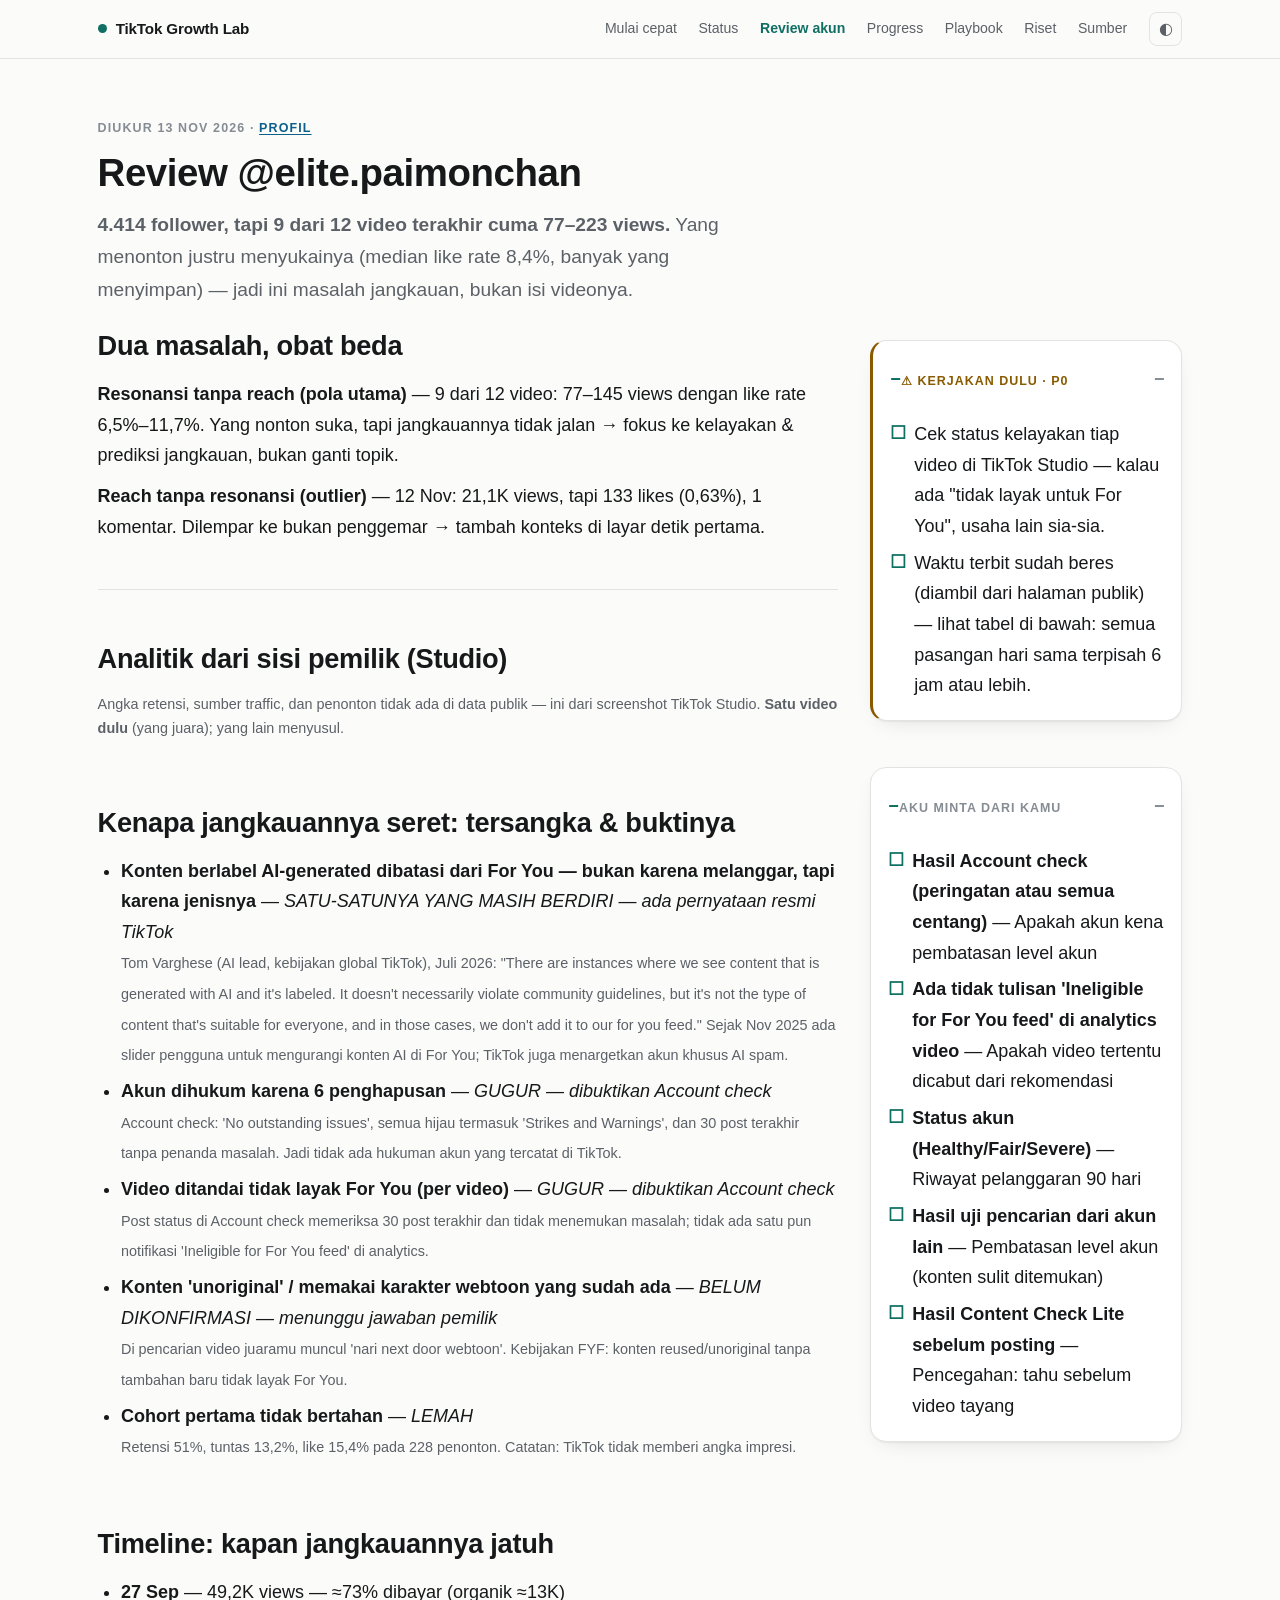
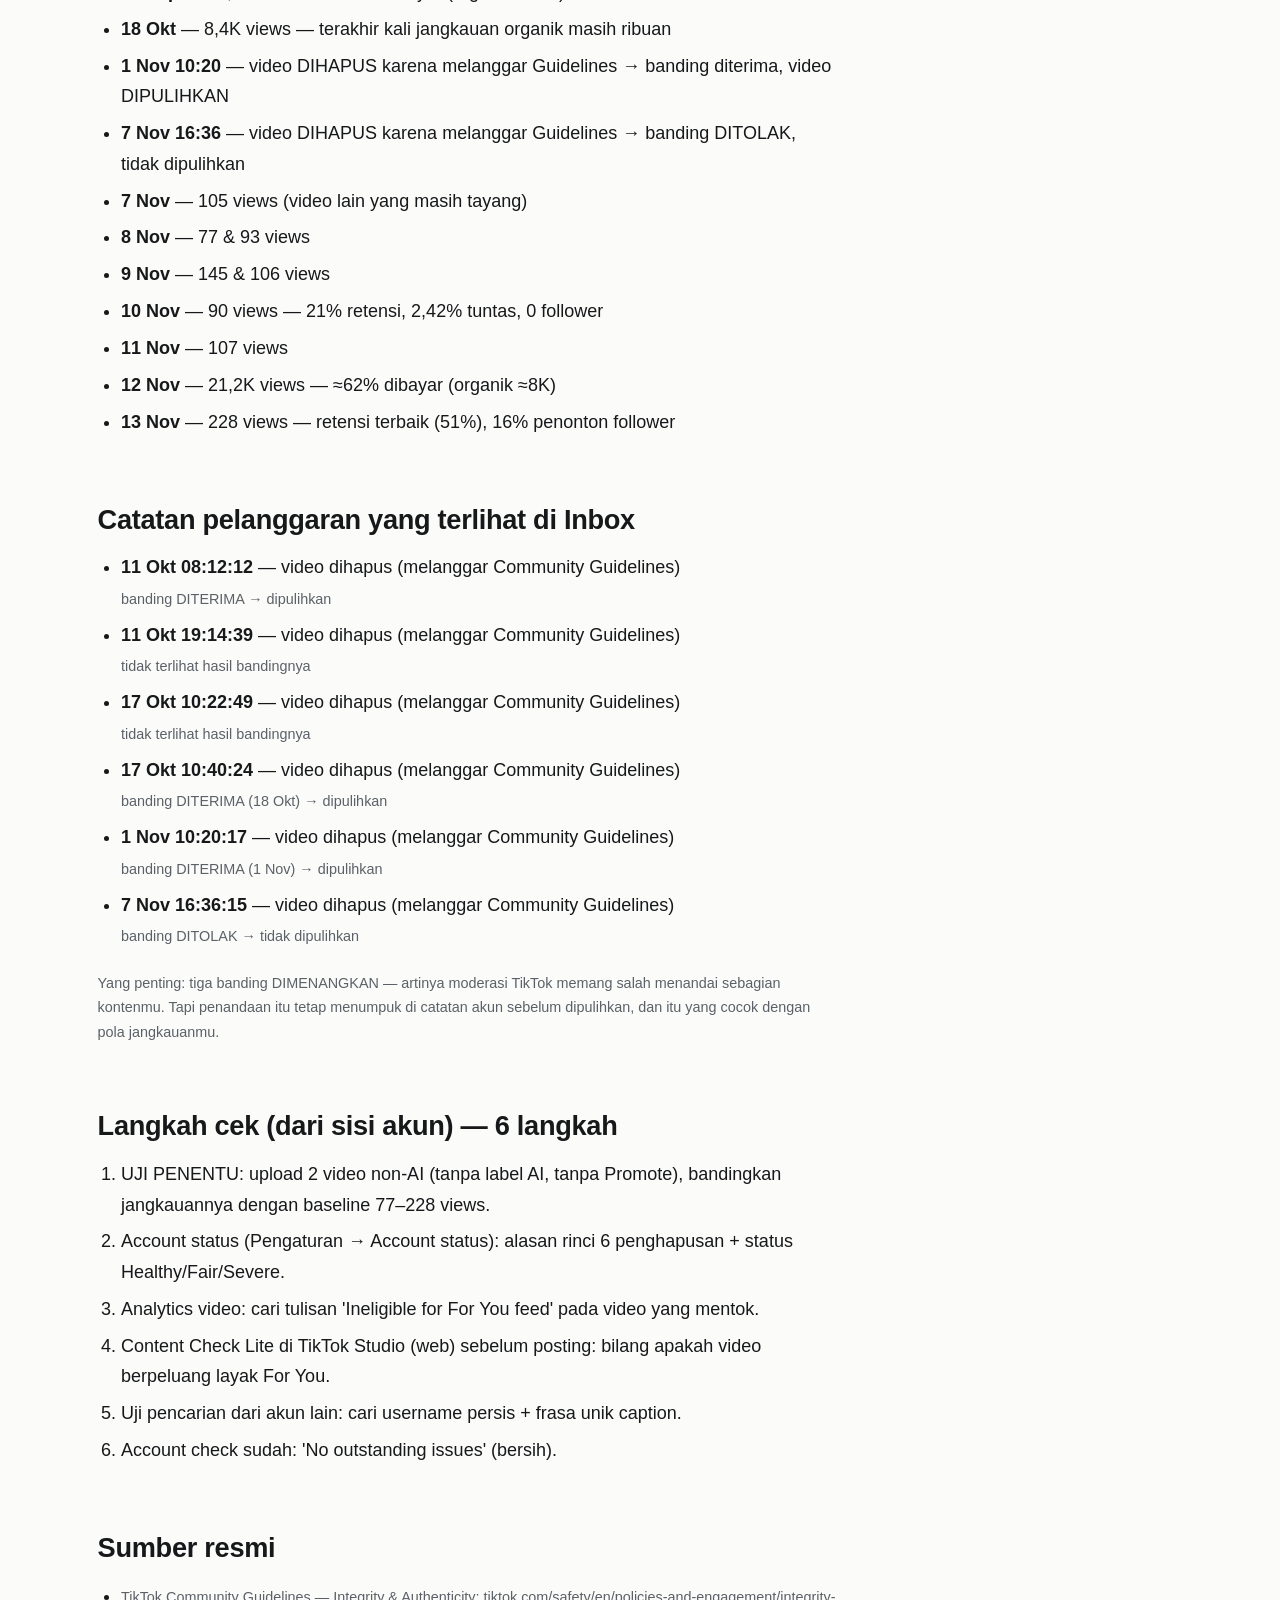
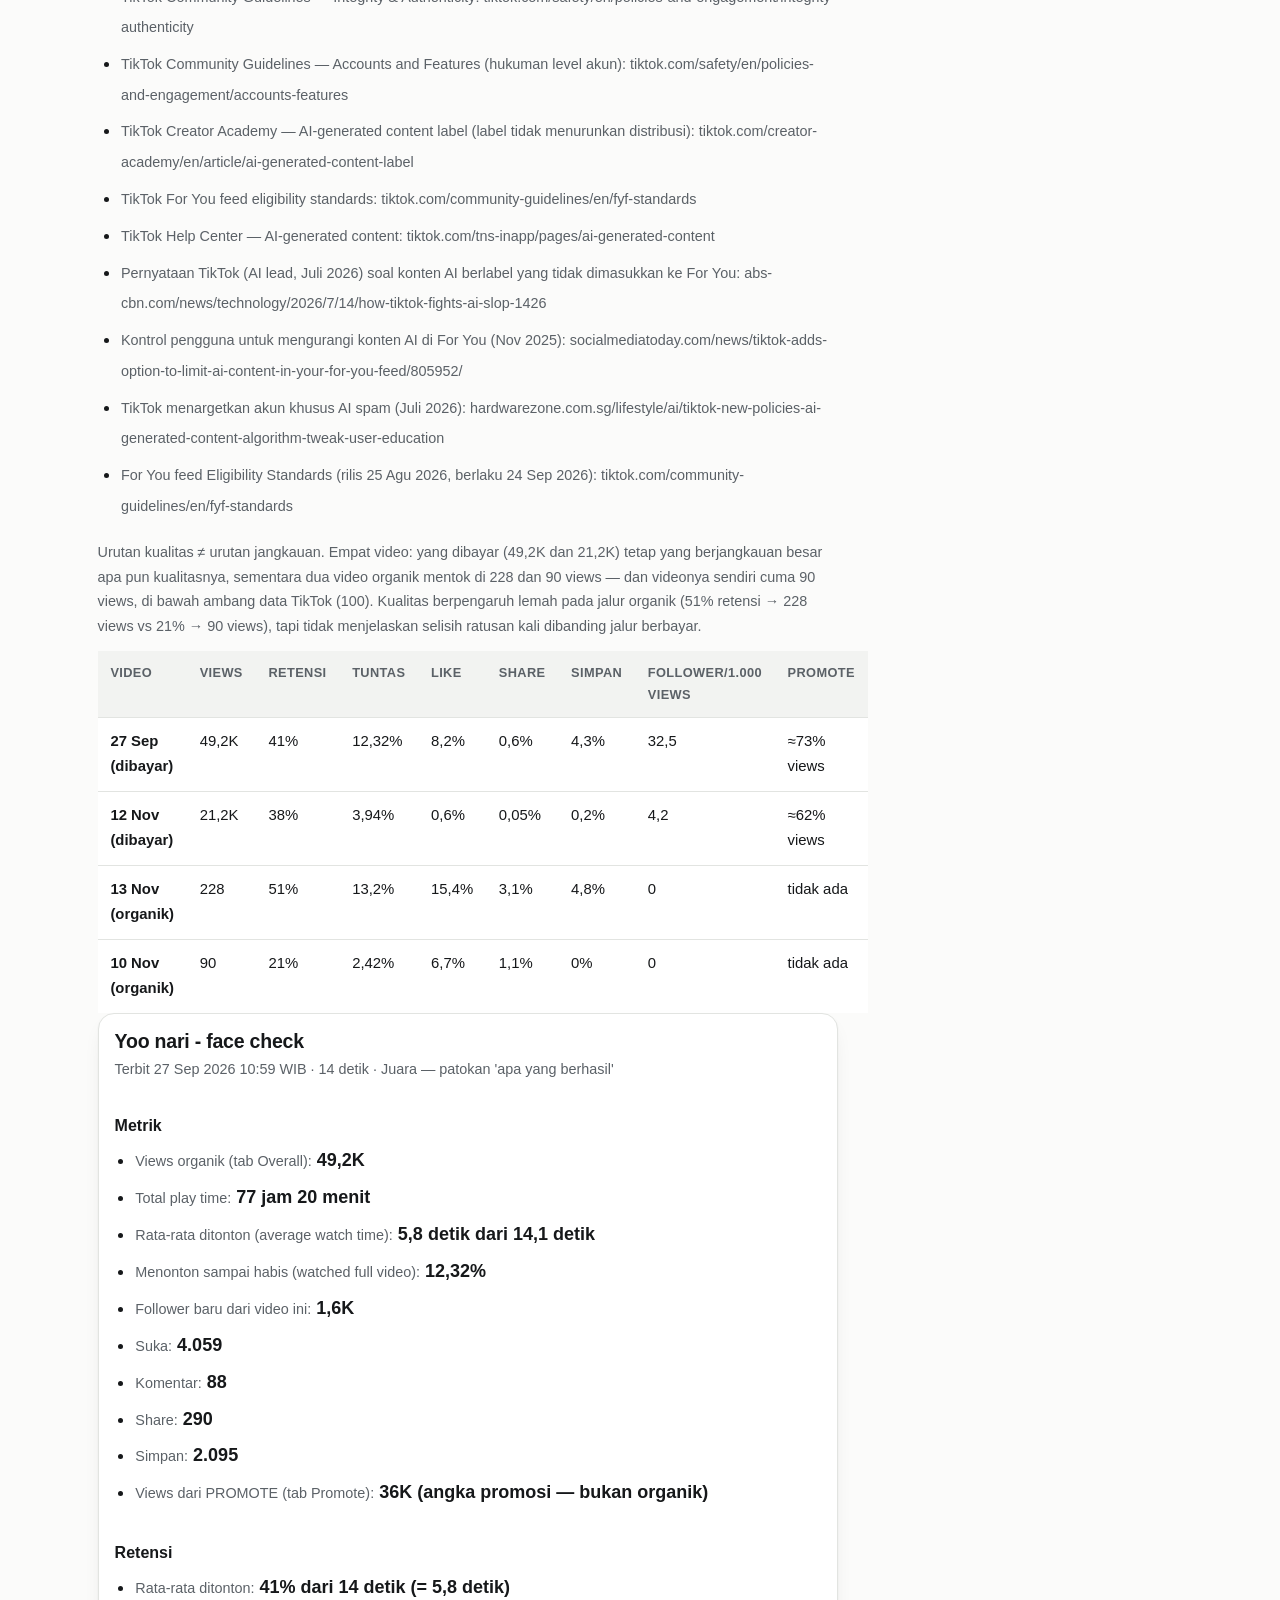
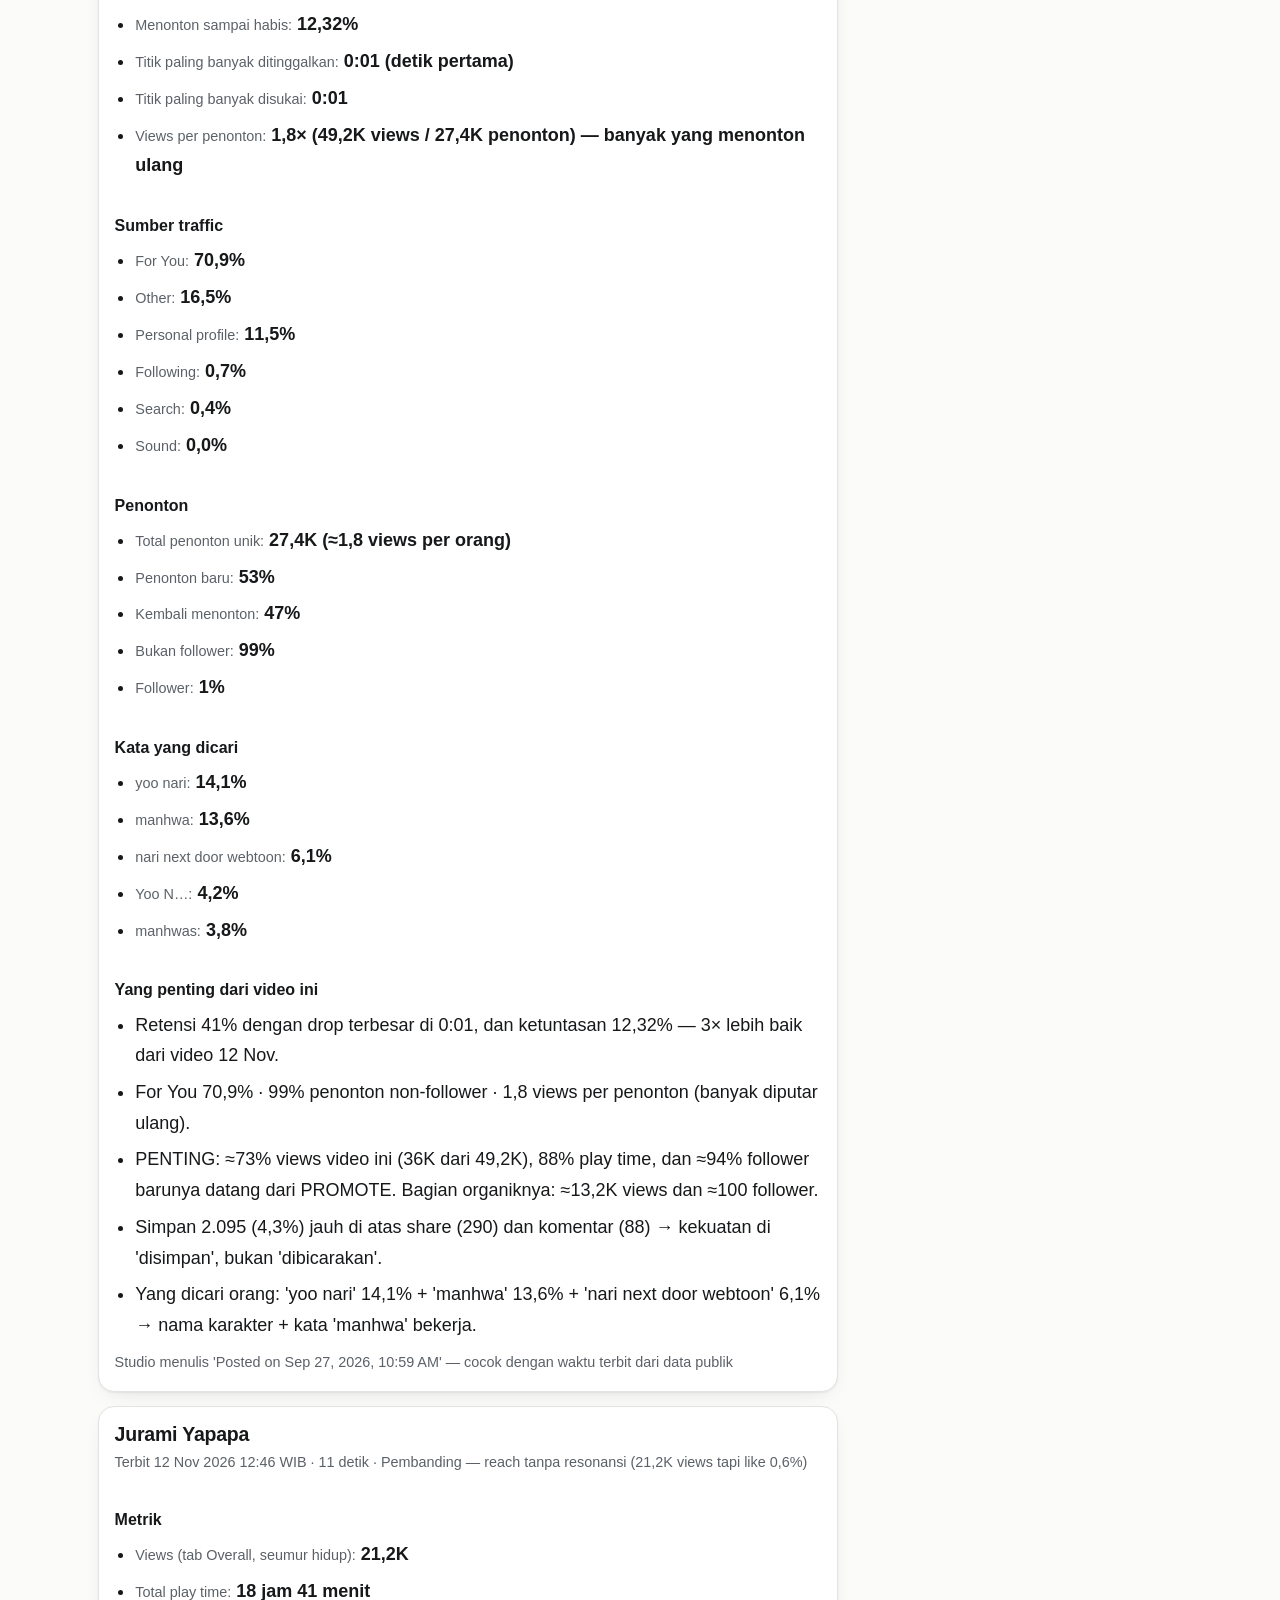
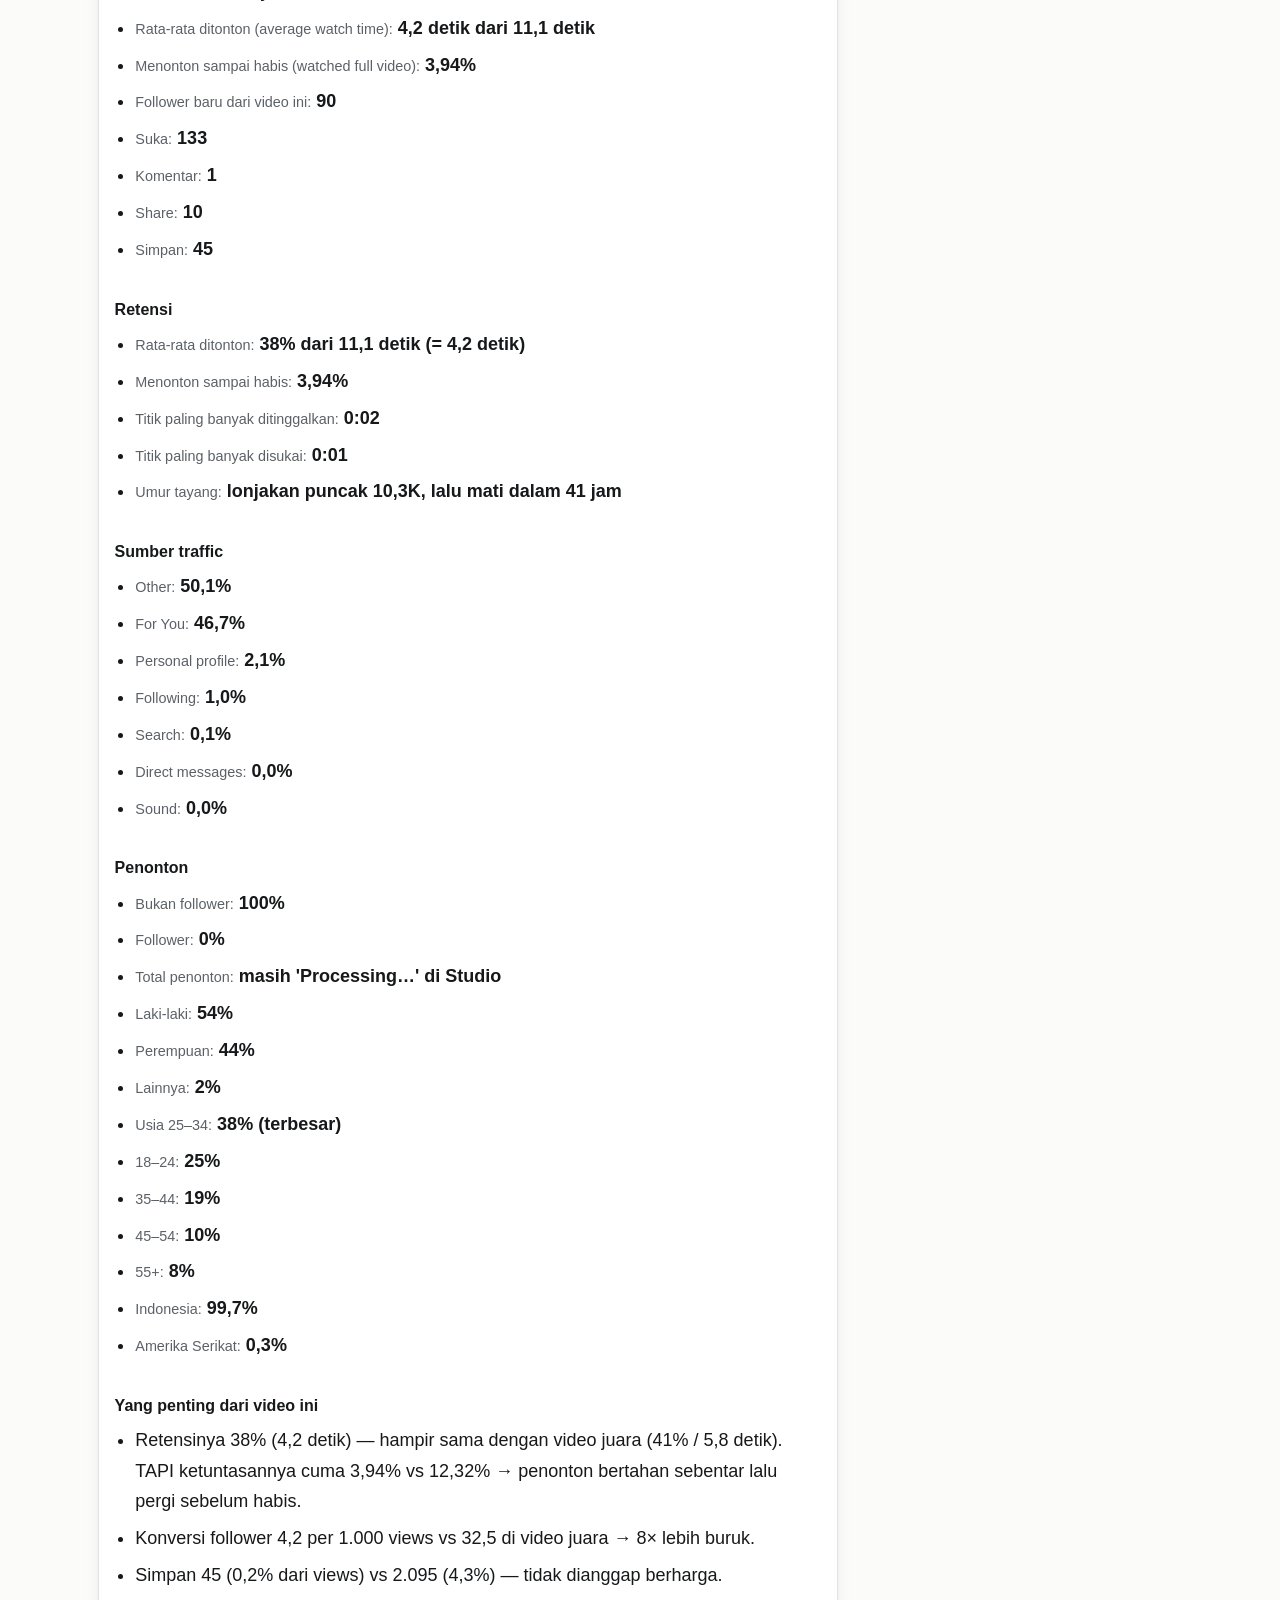
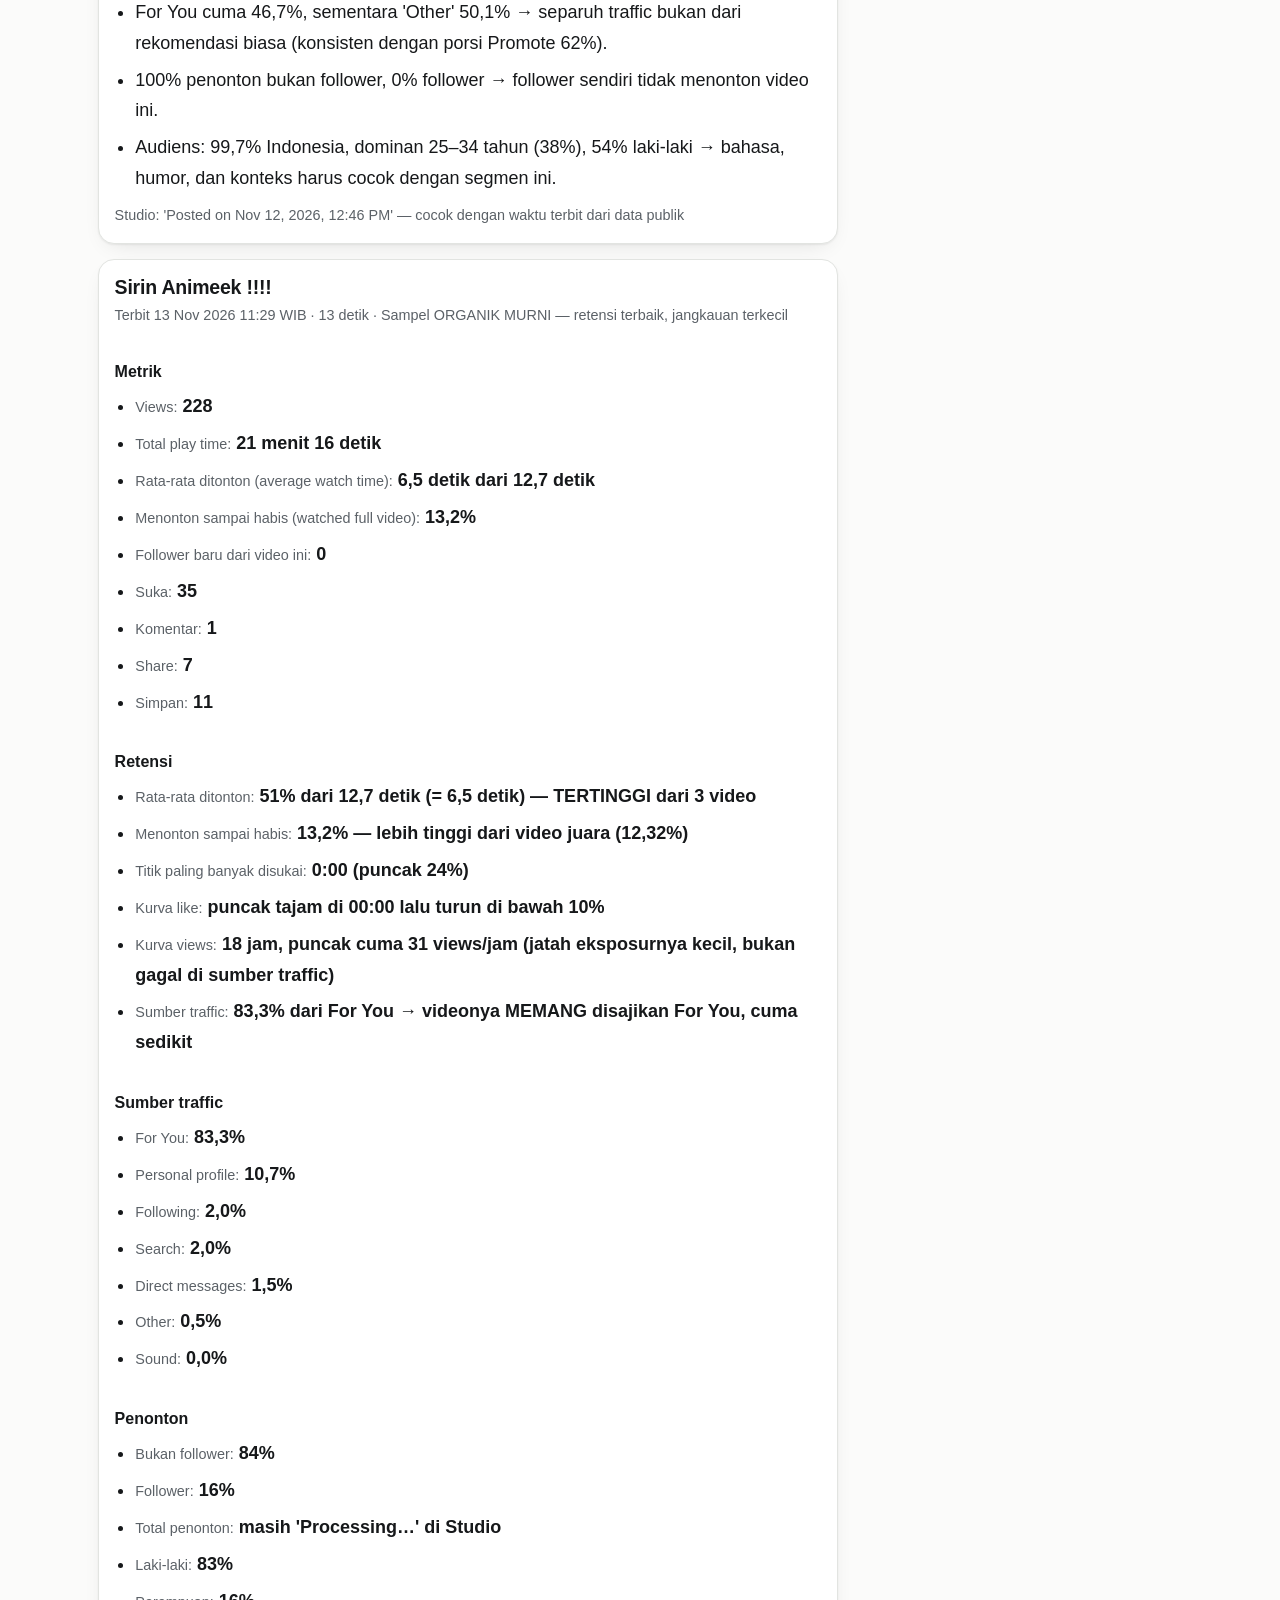
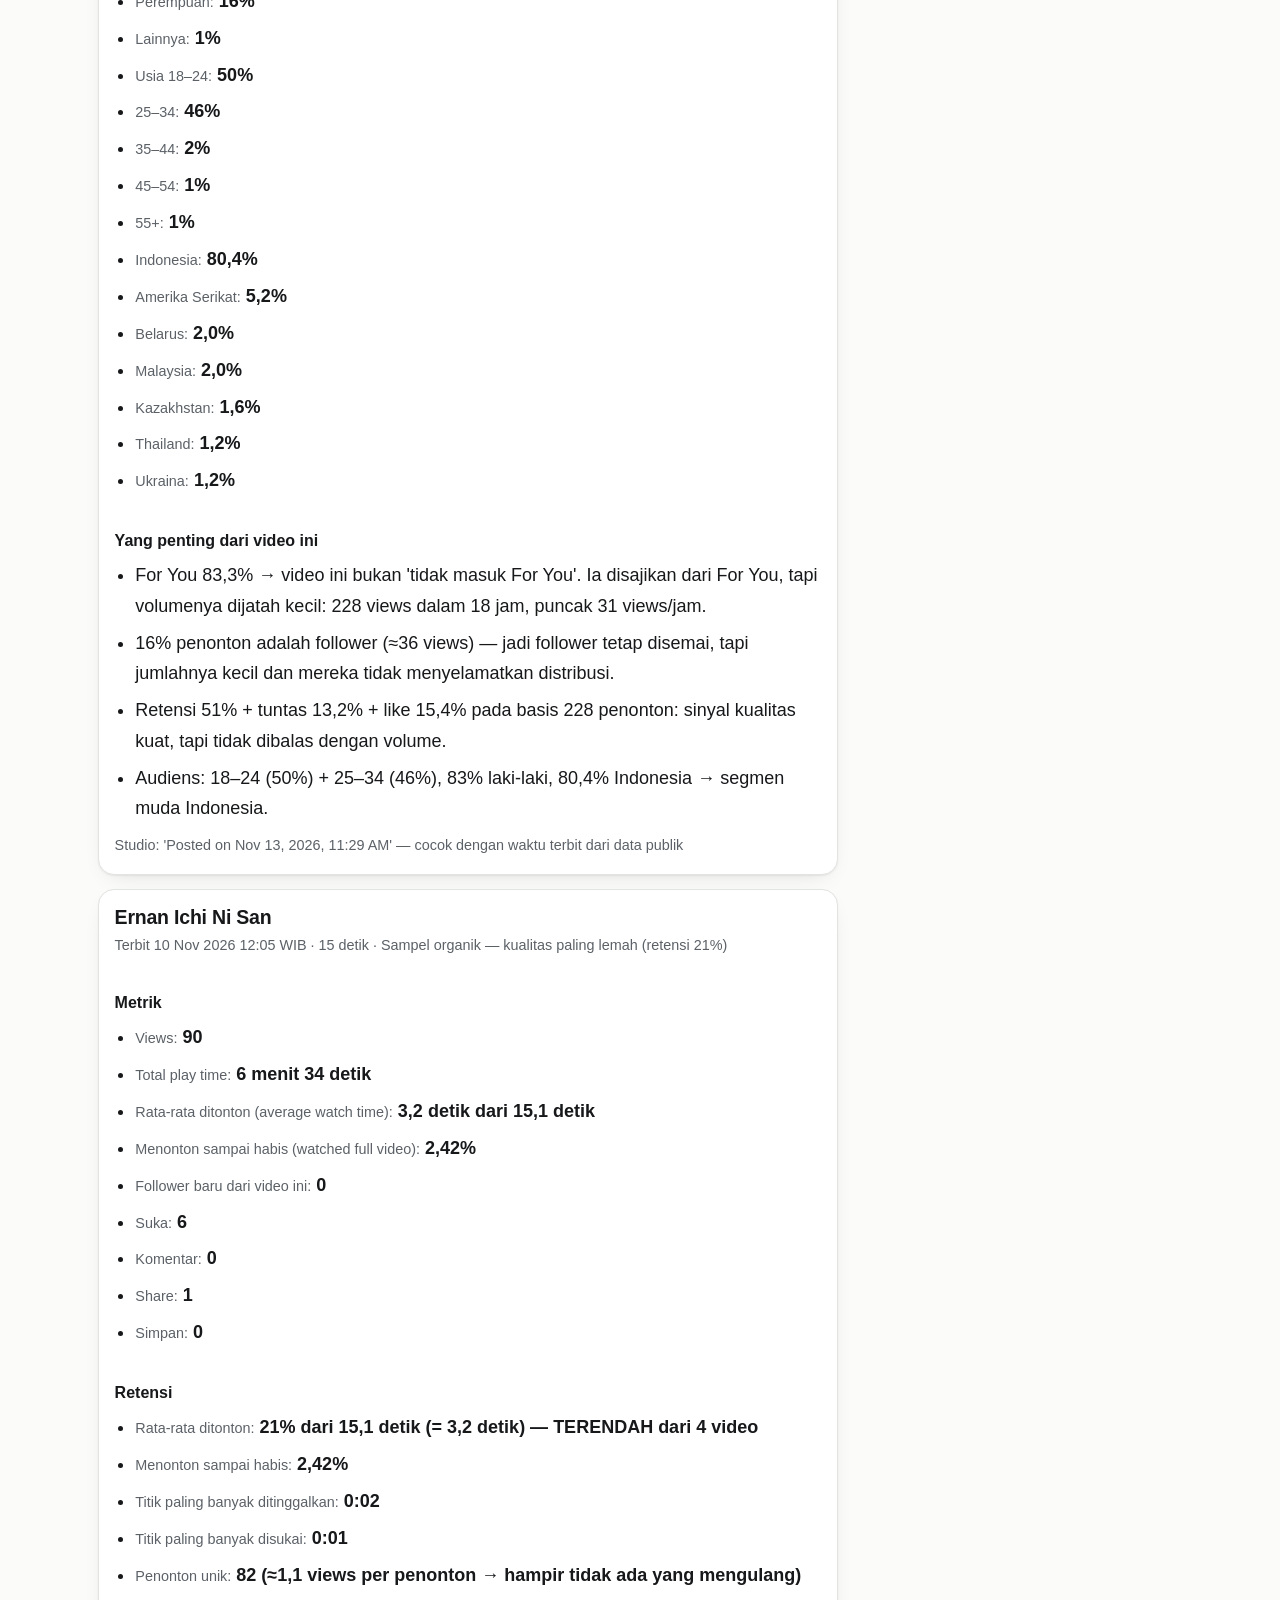
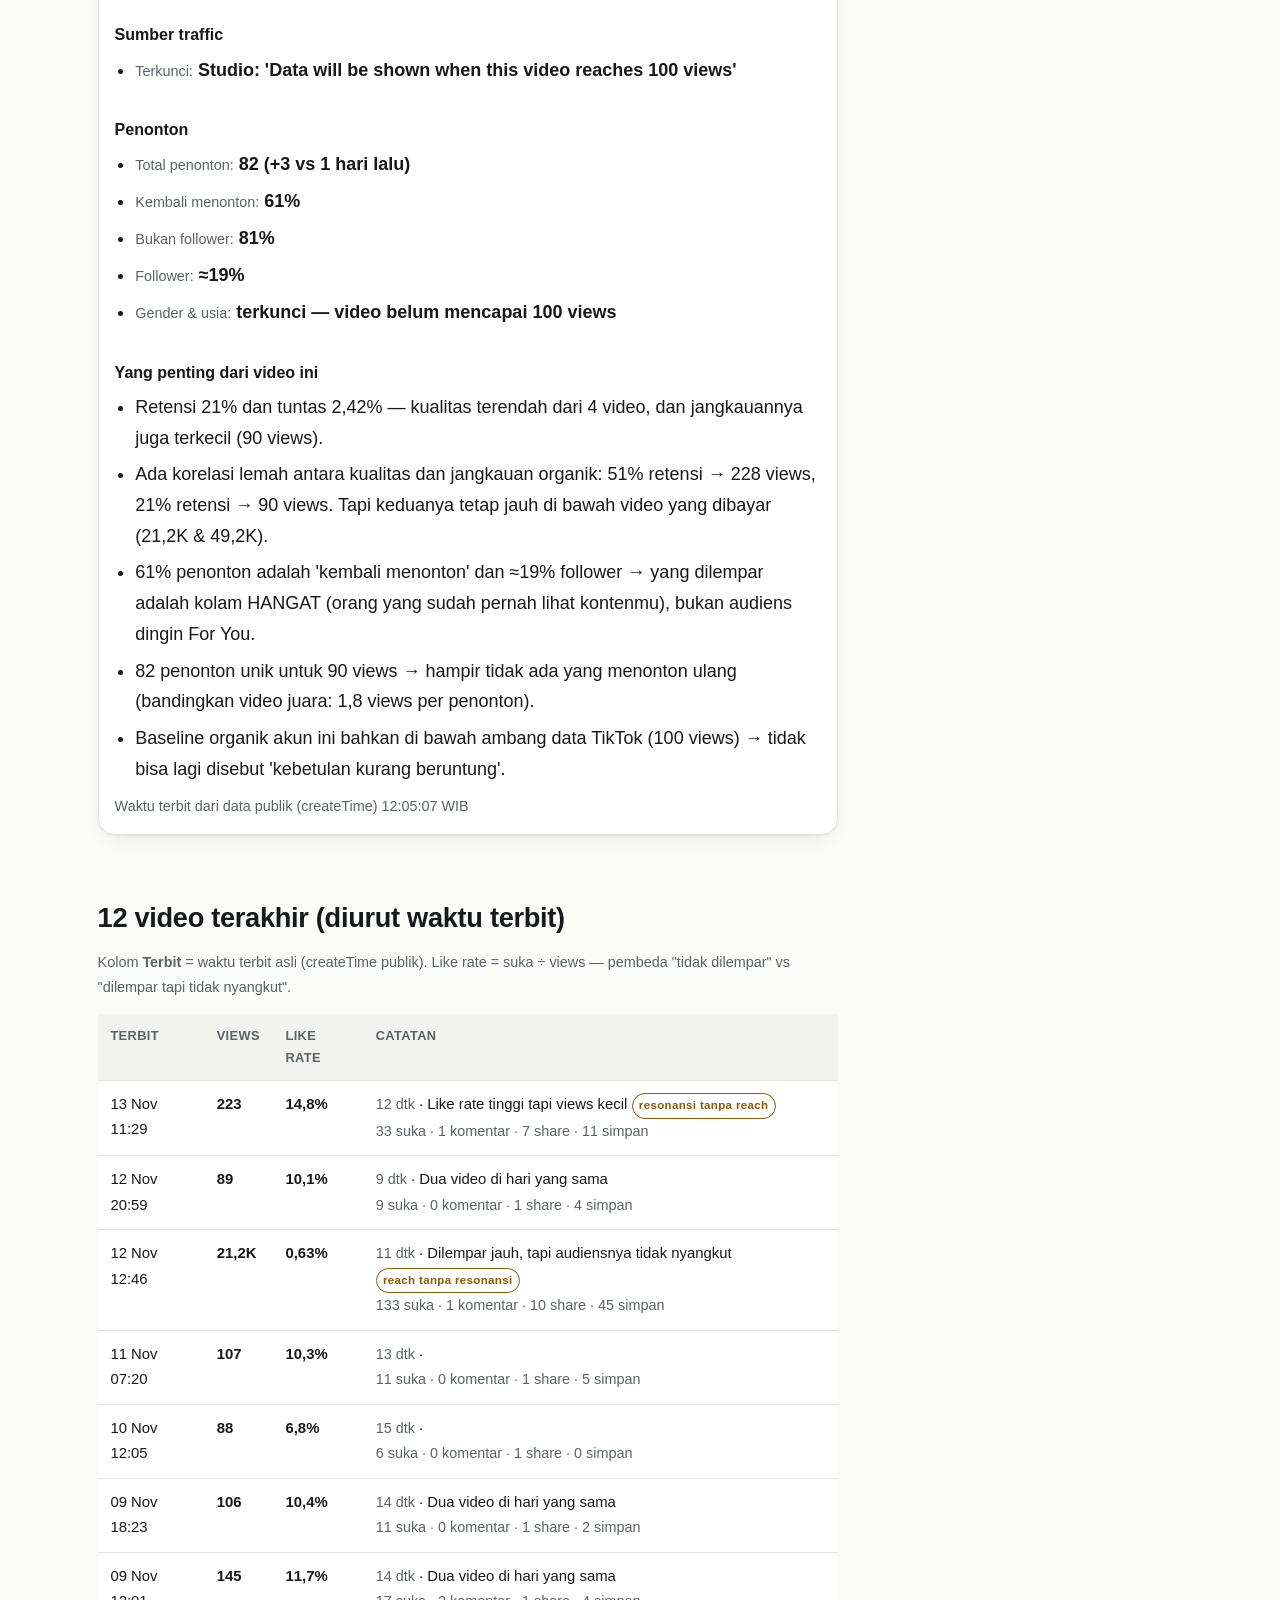
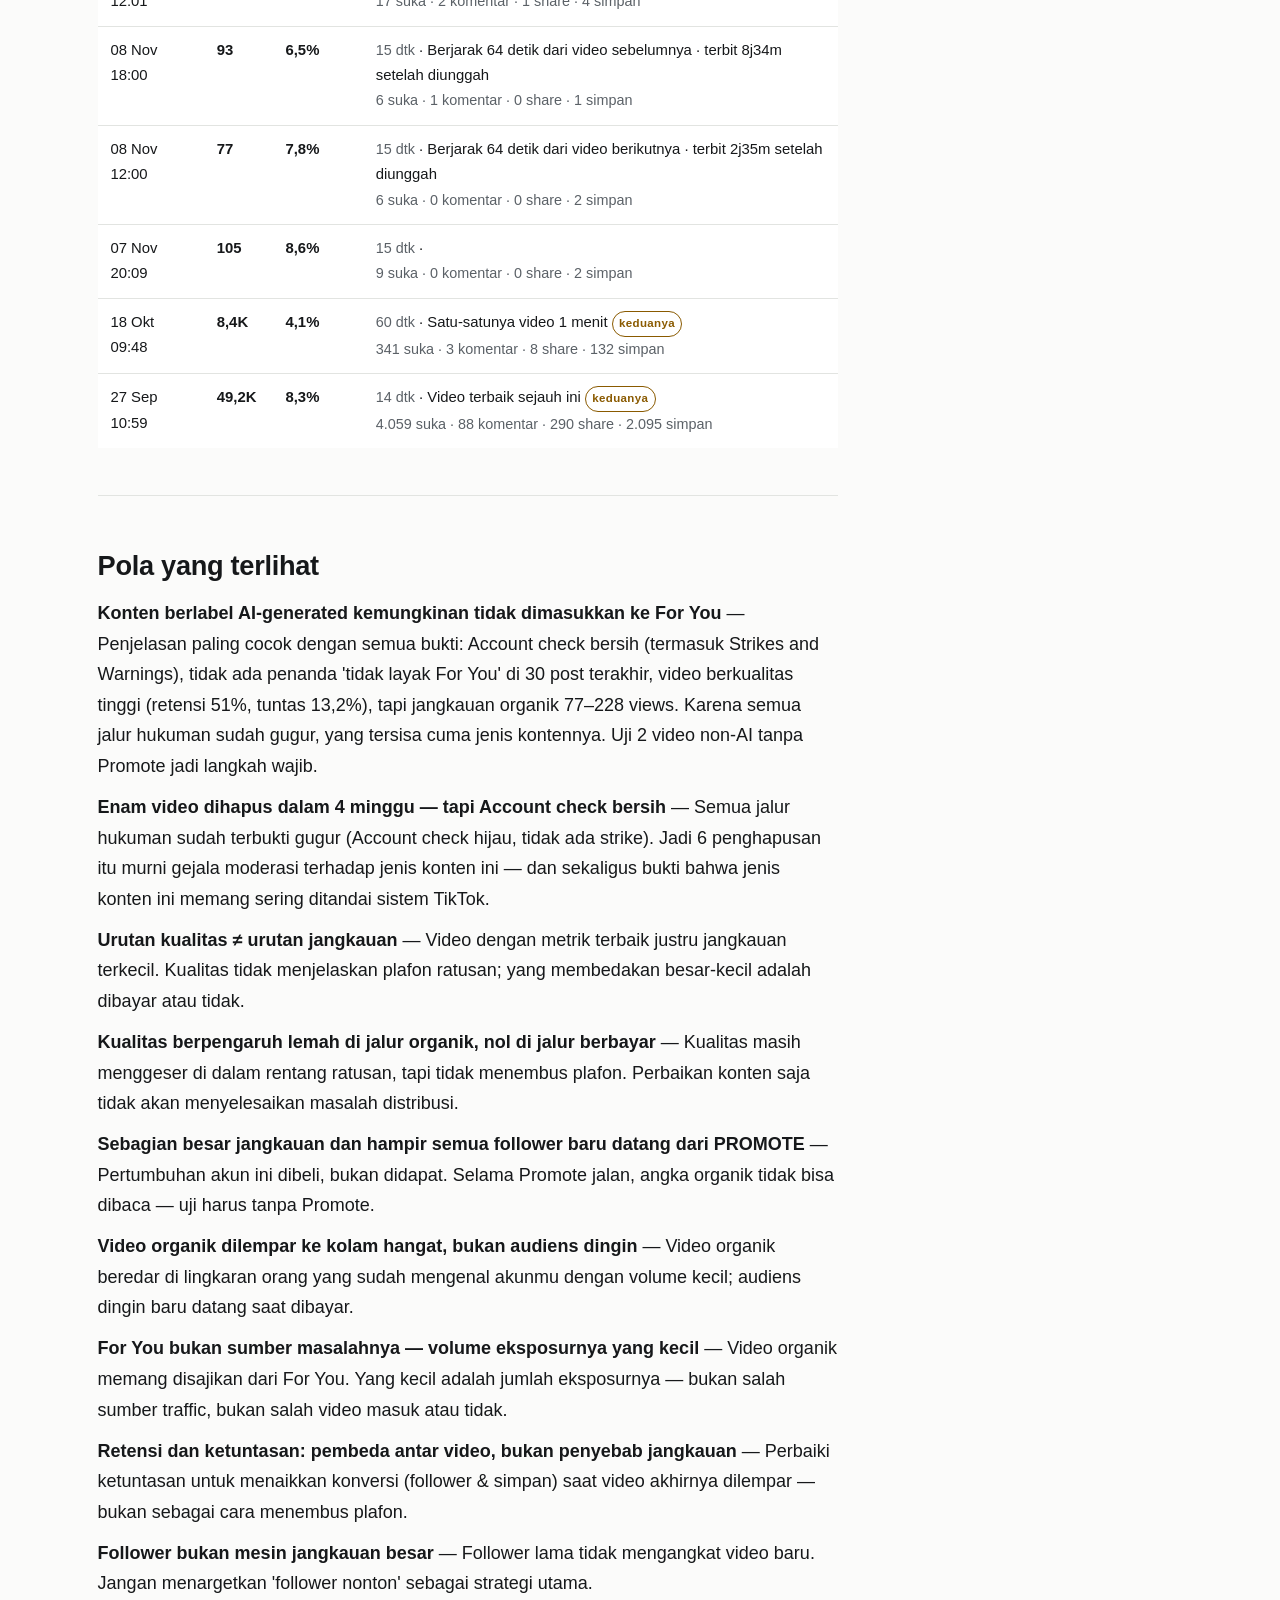
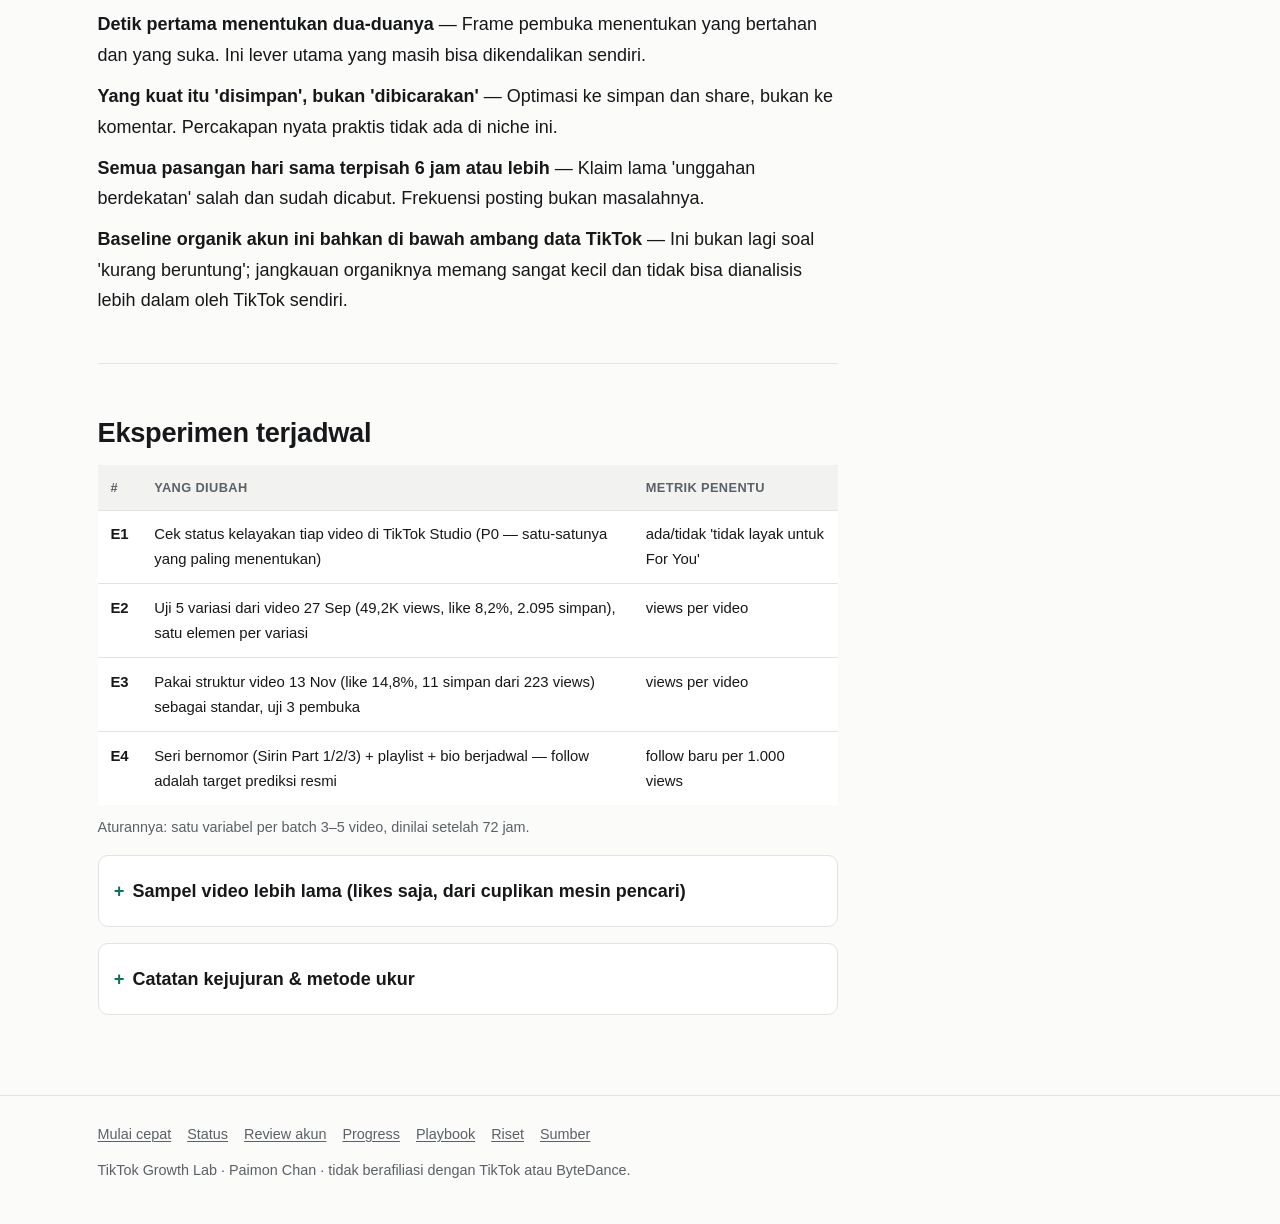
==== commit 3d2e90cc: "Account check semua hijau (termasuk Strikes and Warnings): hipotesis hukuman akun & video-tidak-laya" ====
--- a/audit.html
+++ b/audit.html
@@ -8,7 +8,7 @@
 <meta name="color-scheme" content="light dark">
 <meta name="theme-color" content="#0f6f63">
 <link rel="icon" href="assets/favicon.svg" type="image/svg+xml">
-<link rel="stylesheet" href="assets/style.css?v=33">
+<link rel="stylesheet" href="assets/style.css?v=34">
 <script>
   try {
     var t = localStorage.getItem('theme');
@@ -154,7 +154,7 @@
   </div>
 </footer>
 
-<script src="assets/app.js?v=33" defer></script>
-<script src="assets/growth.js?v=33" defer></script>
+<script src="assets/app.js?v=34" defer></script>
+<script src="assets/growth.js?v=34" defer></script>
 </body>
 </html>
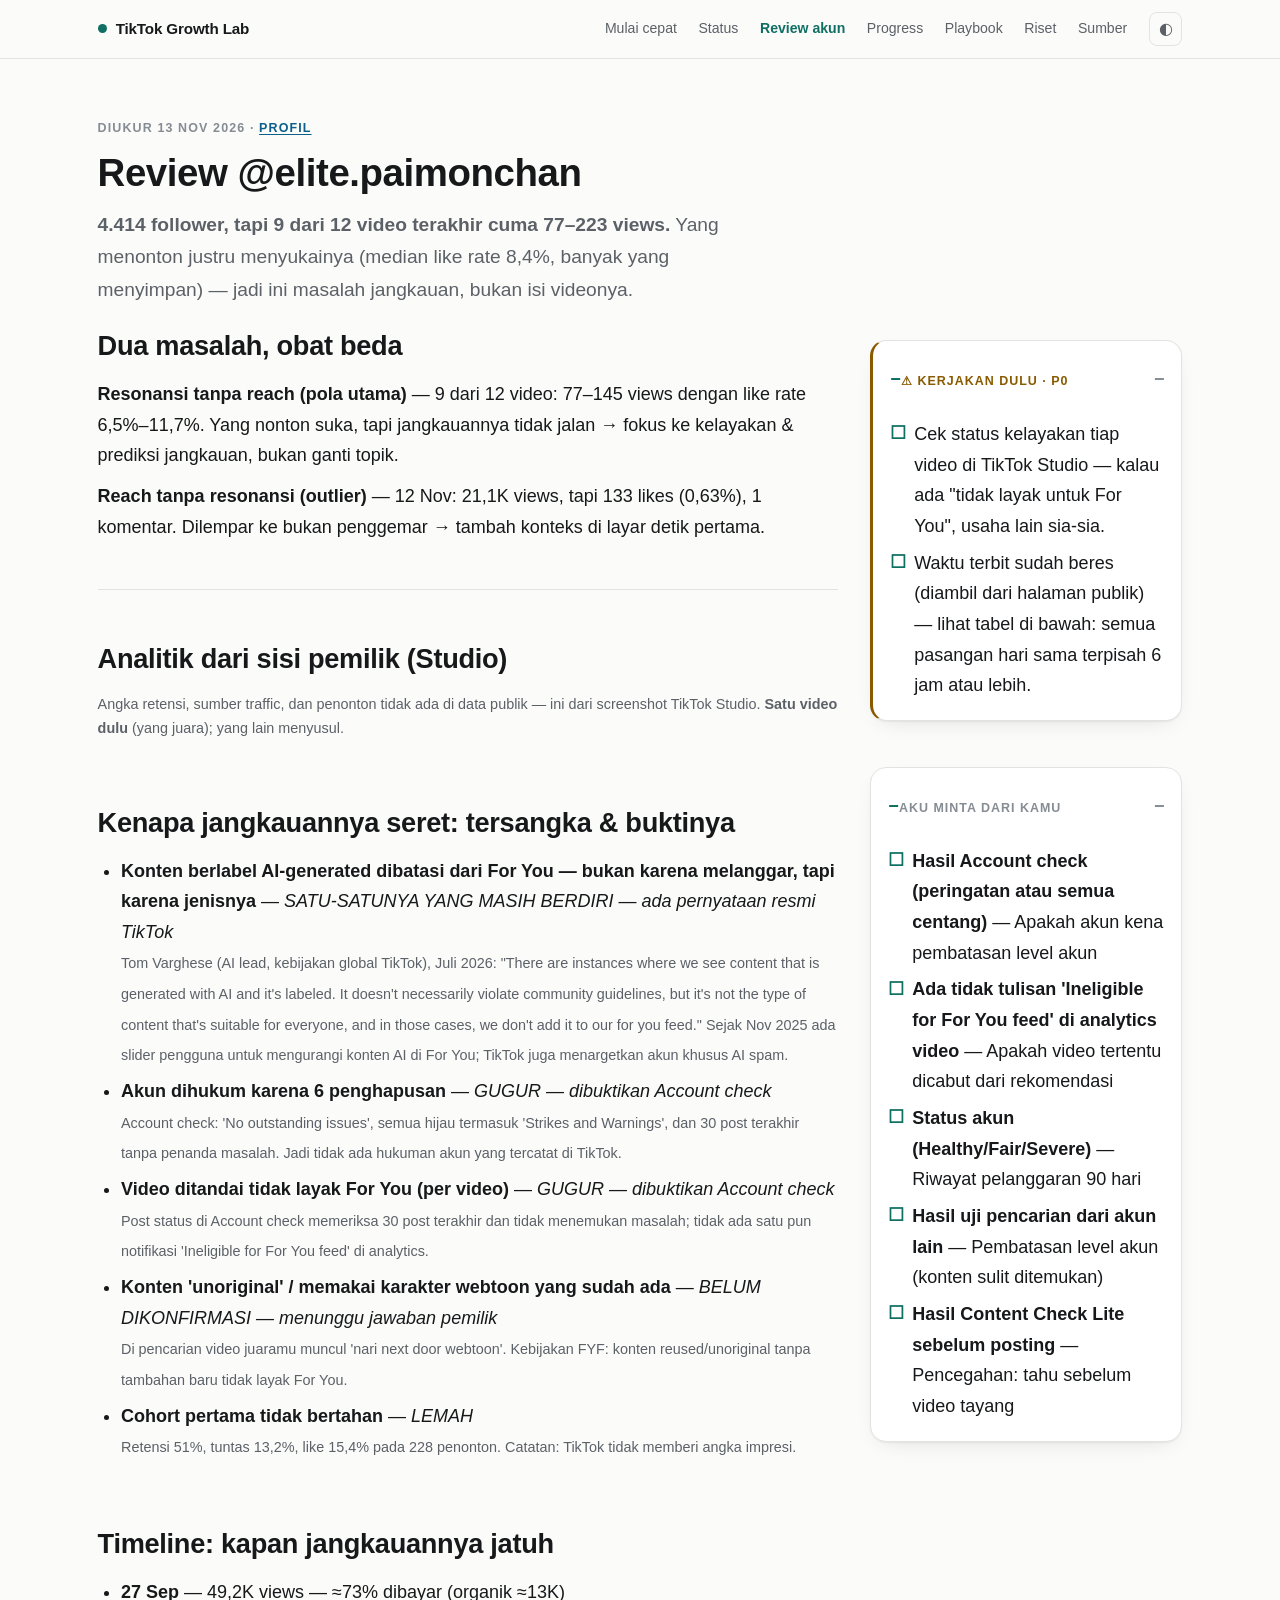
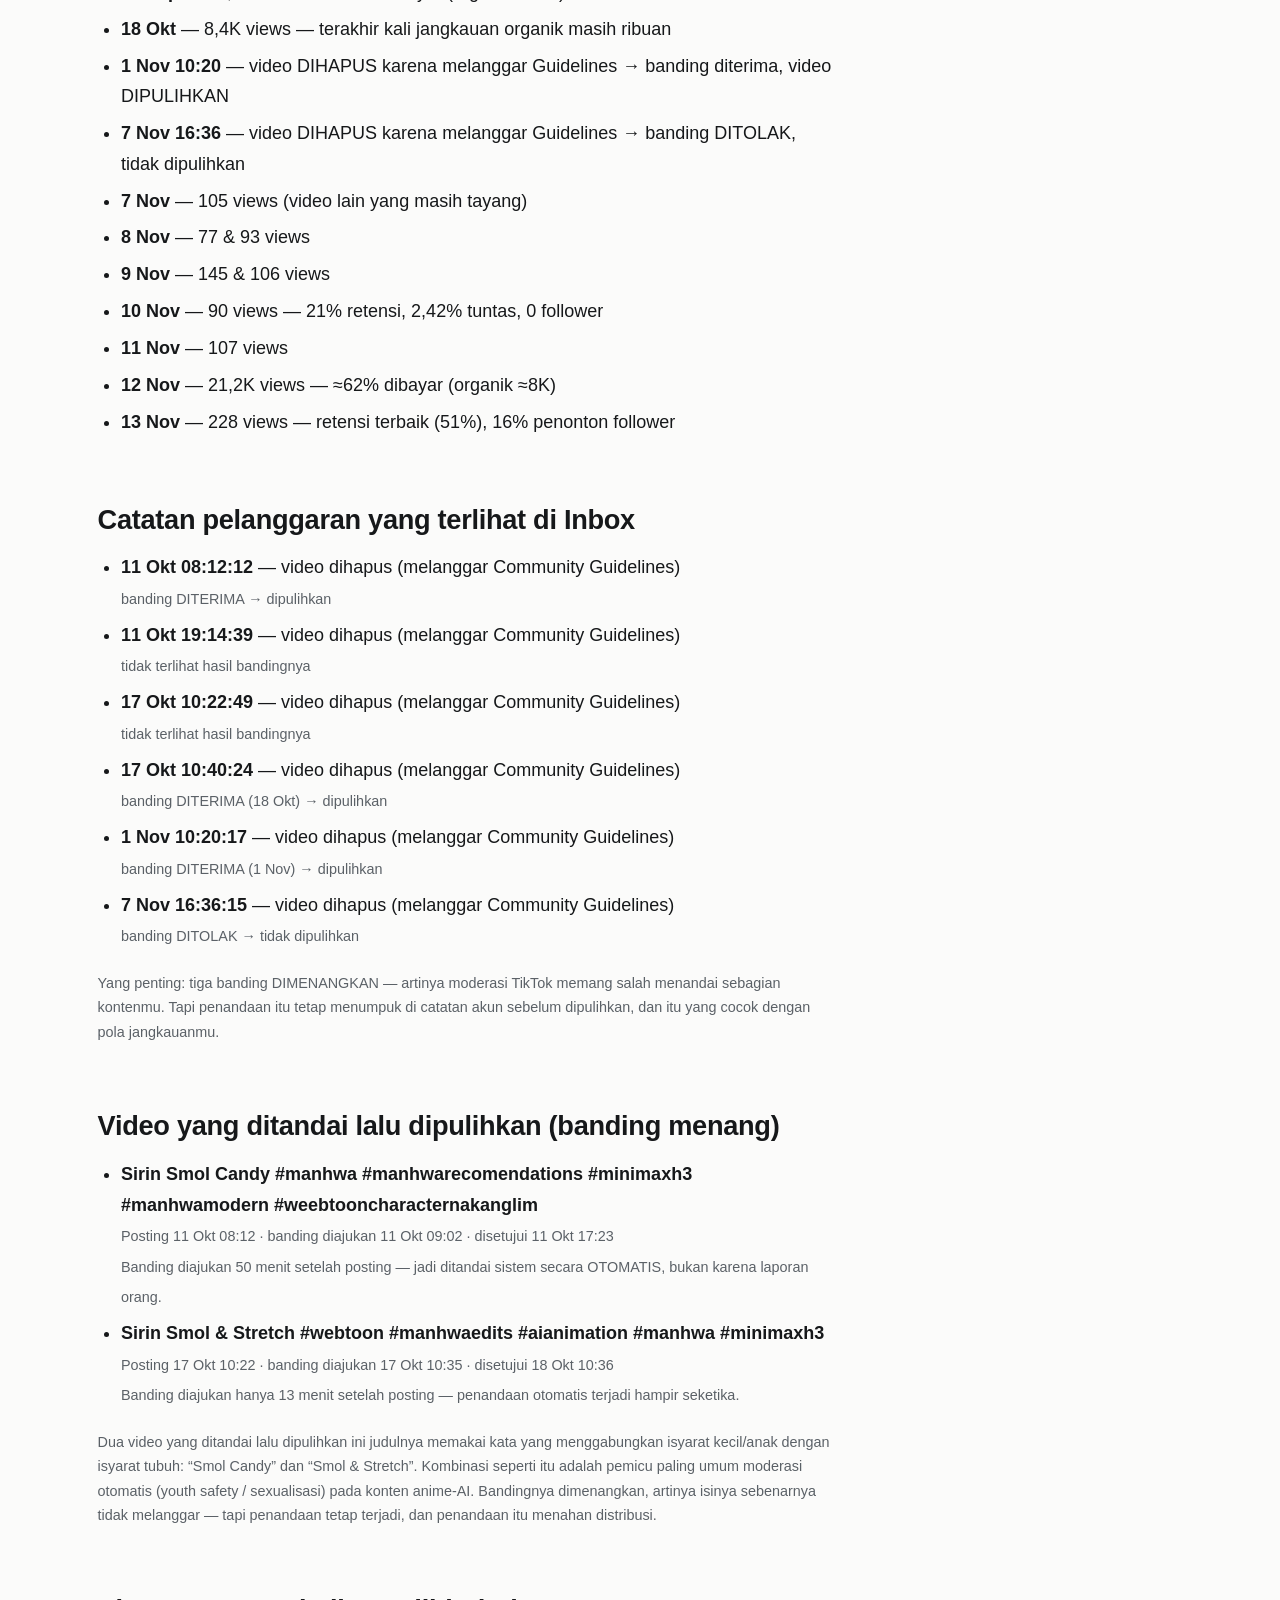
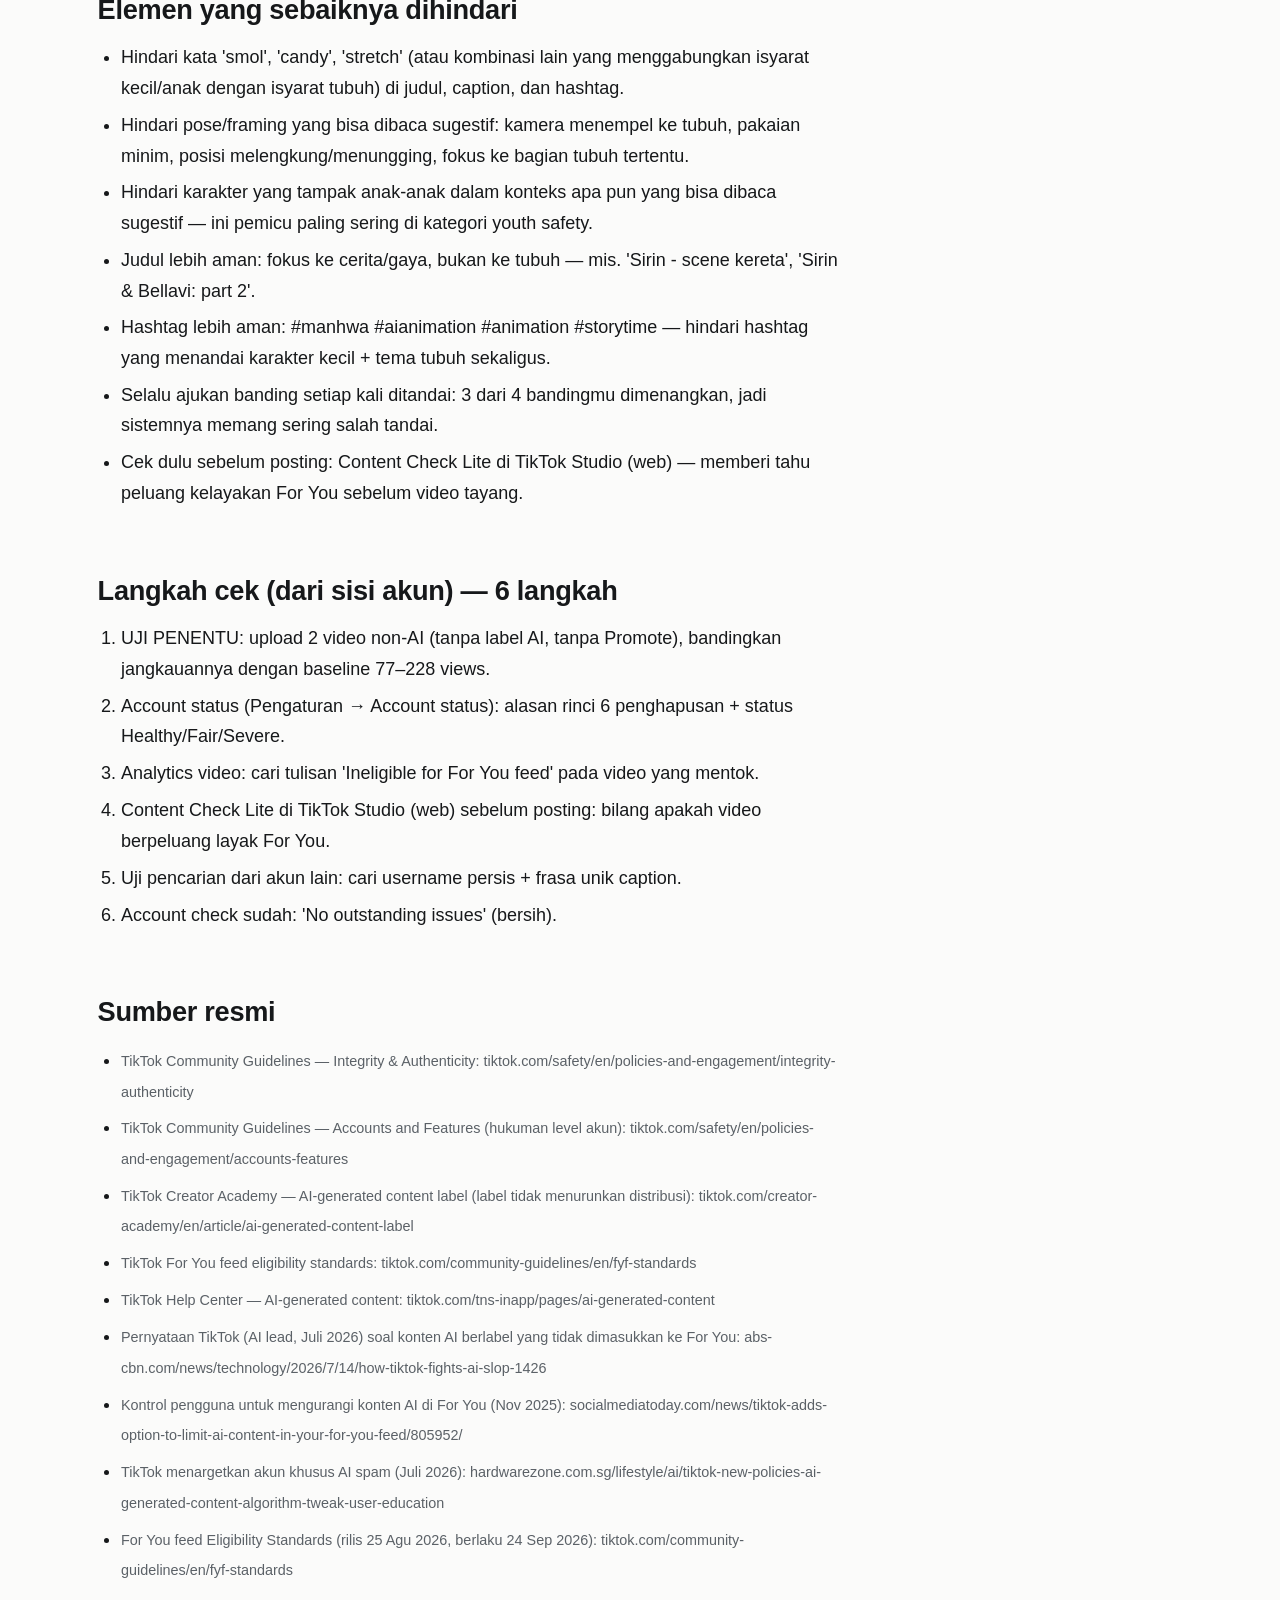
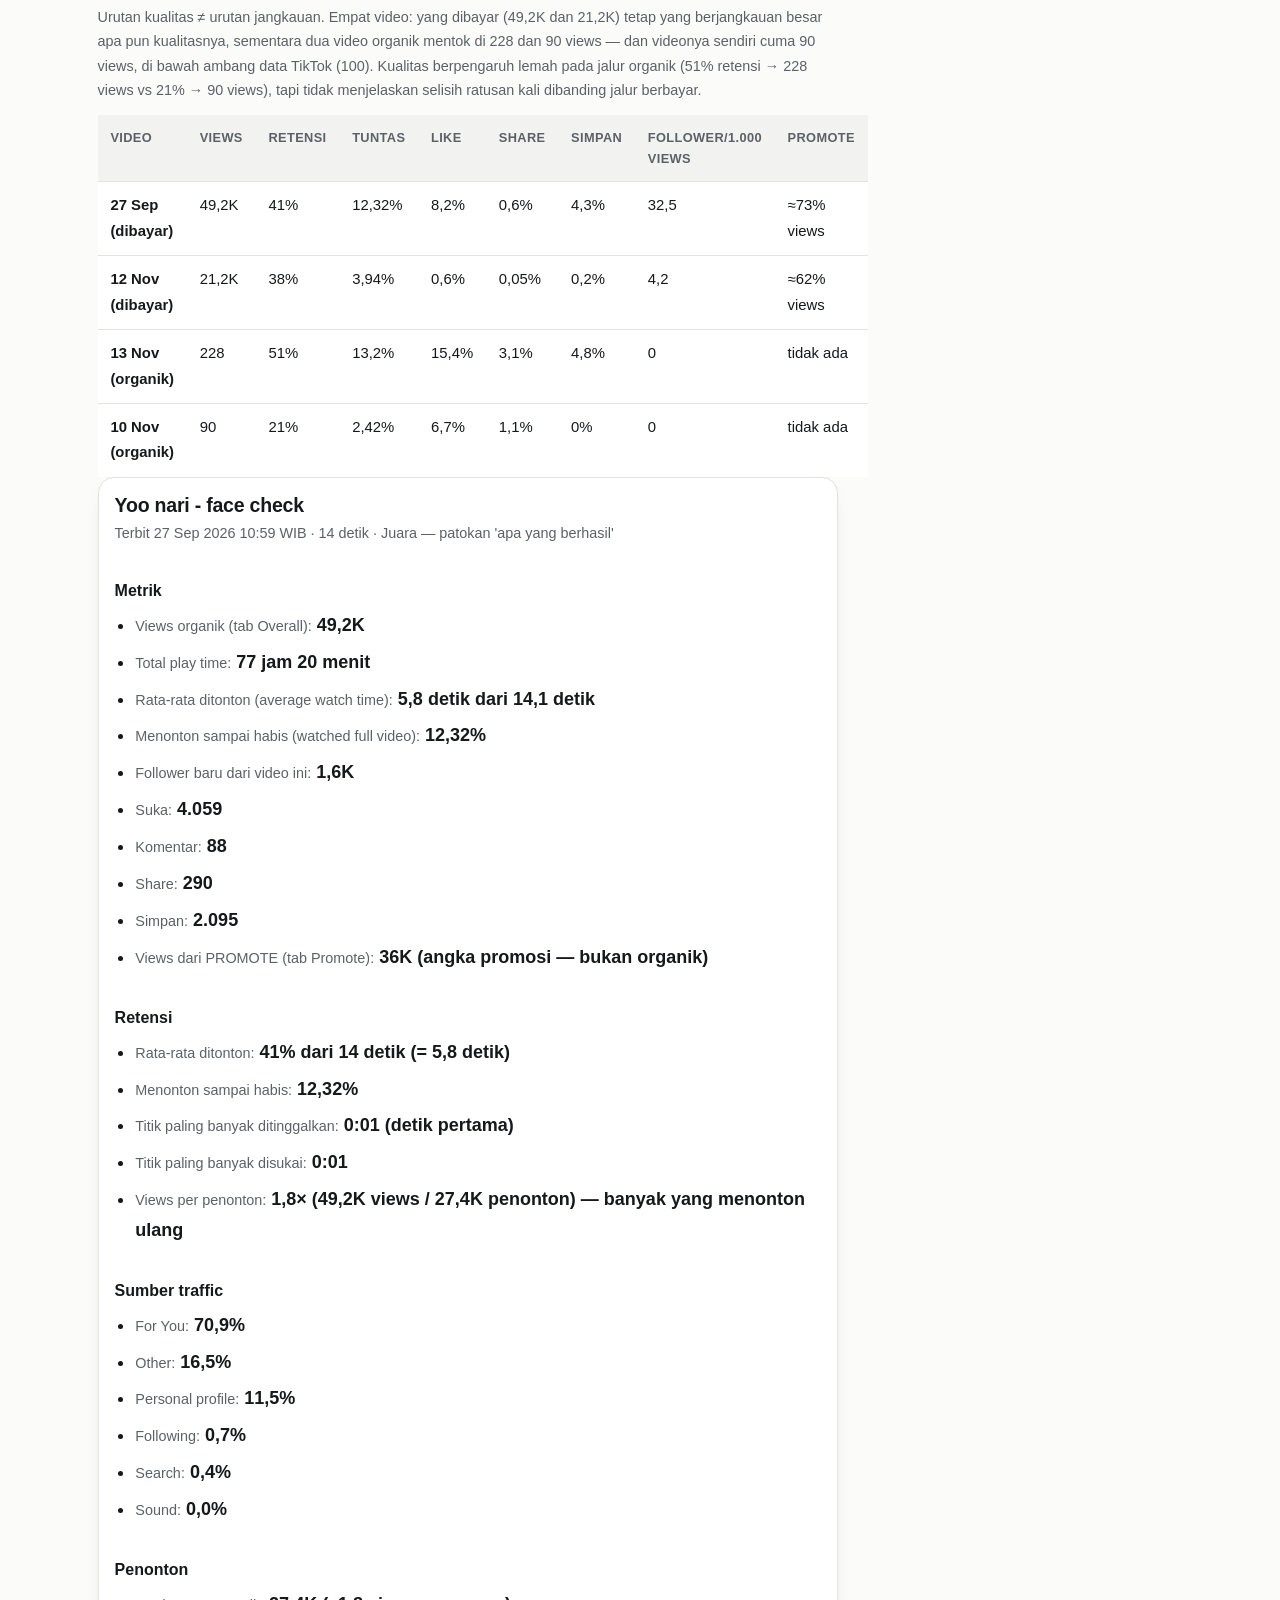
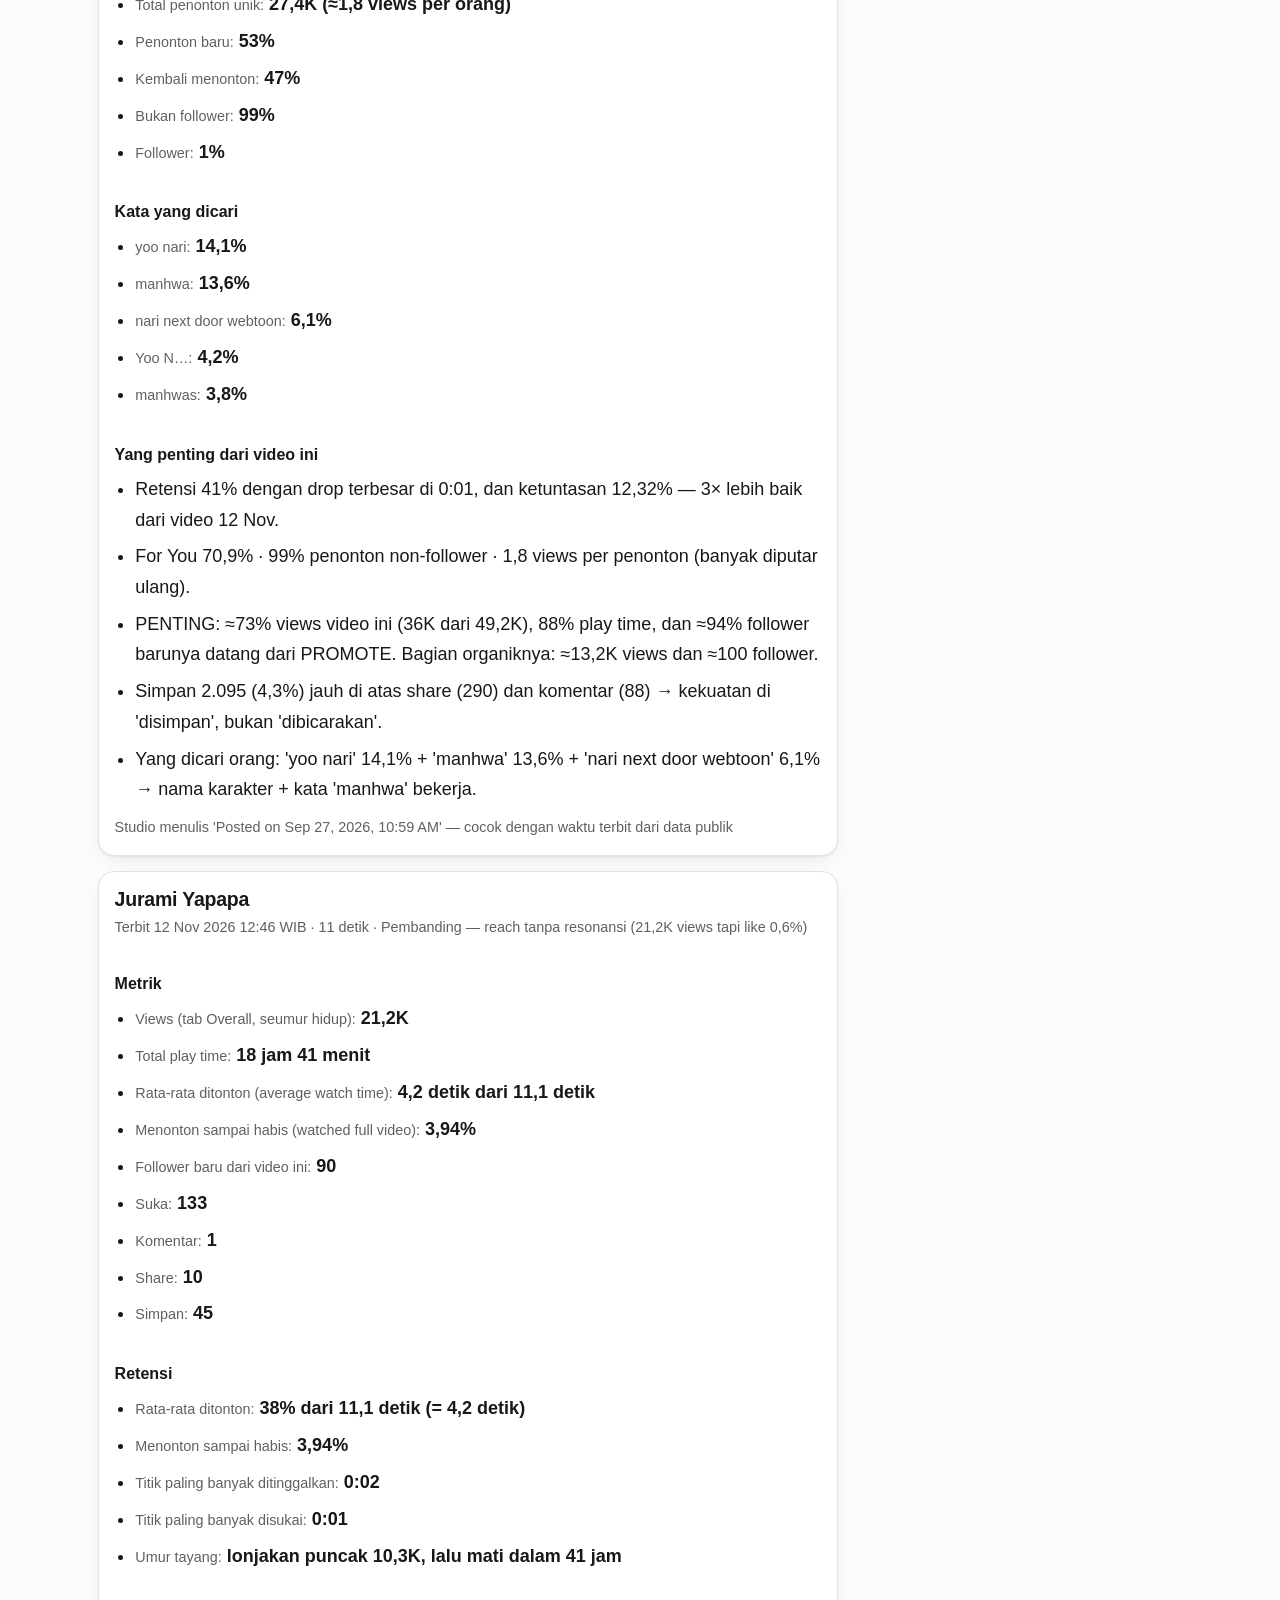
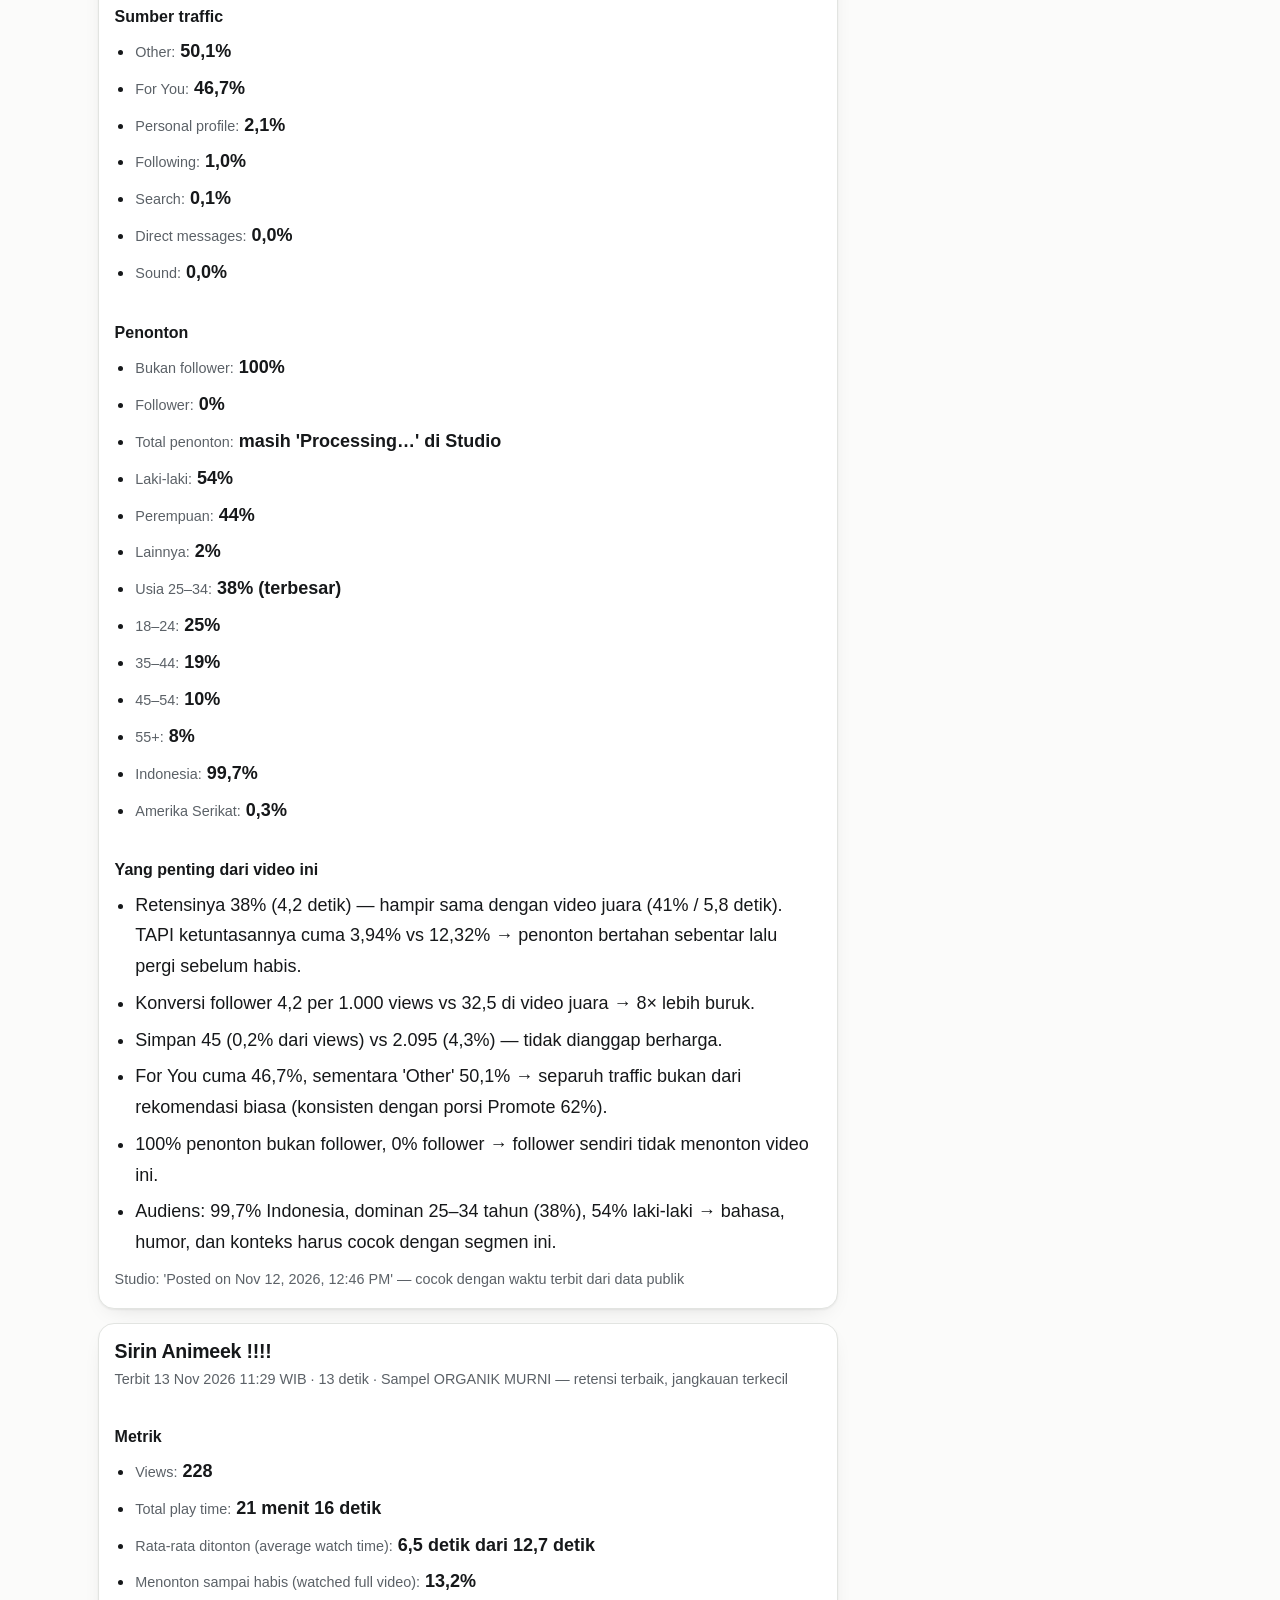
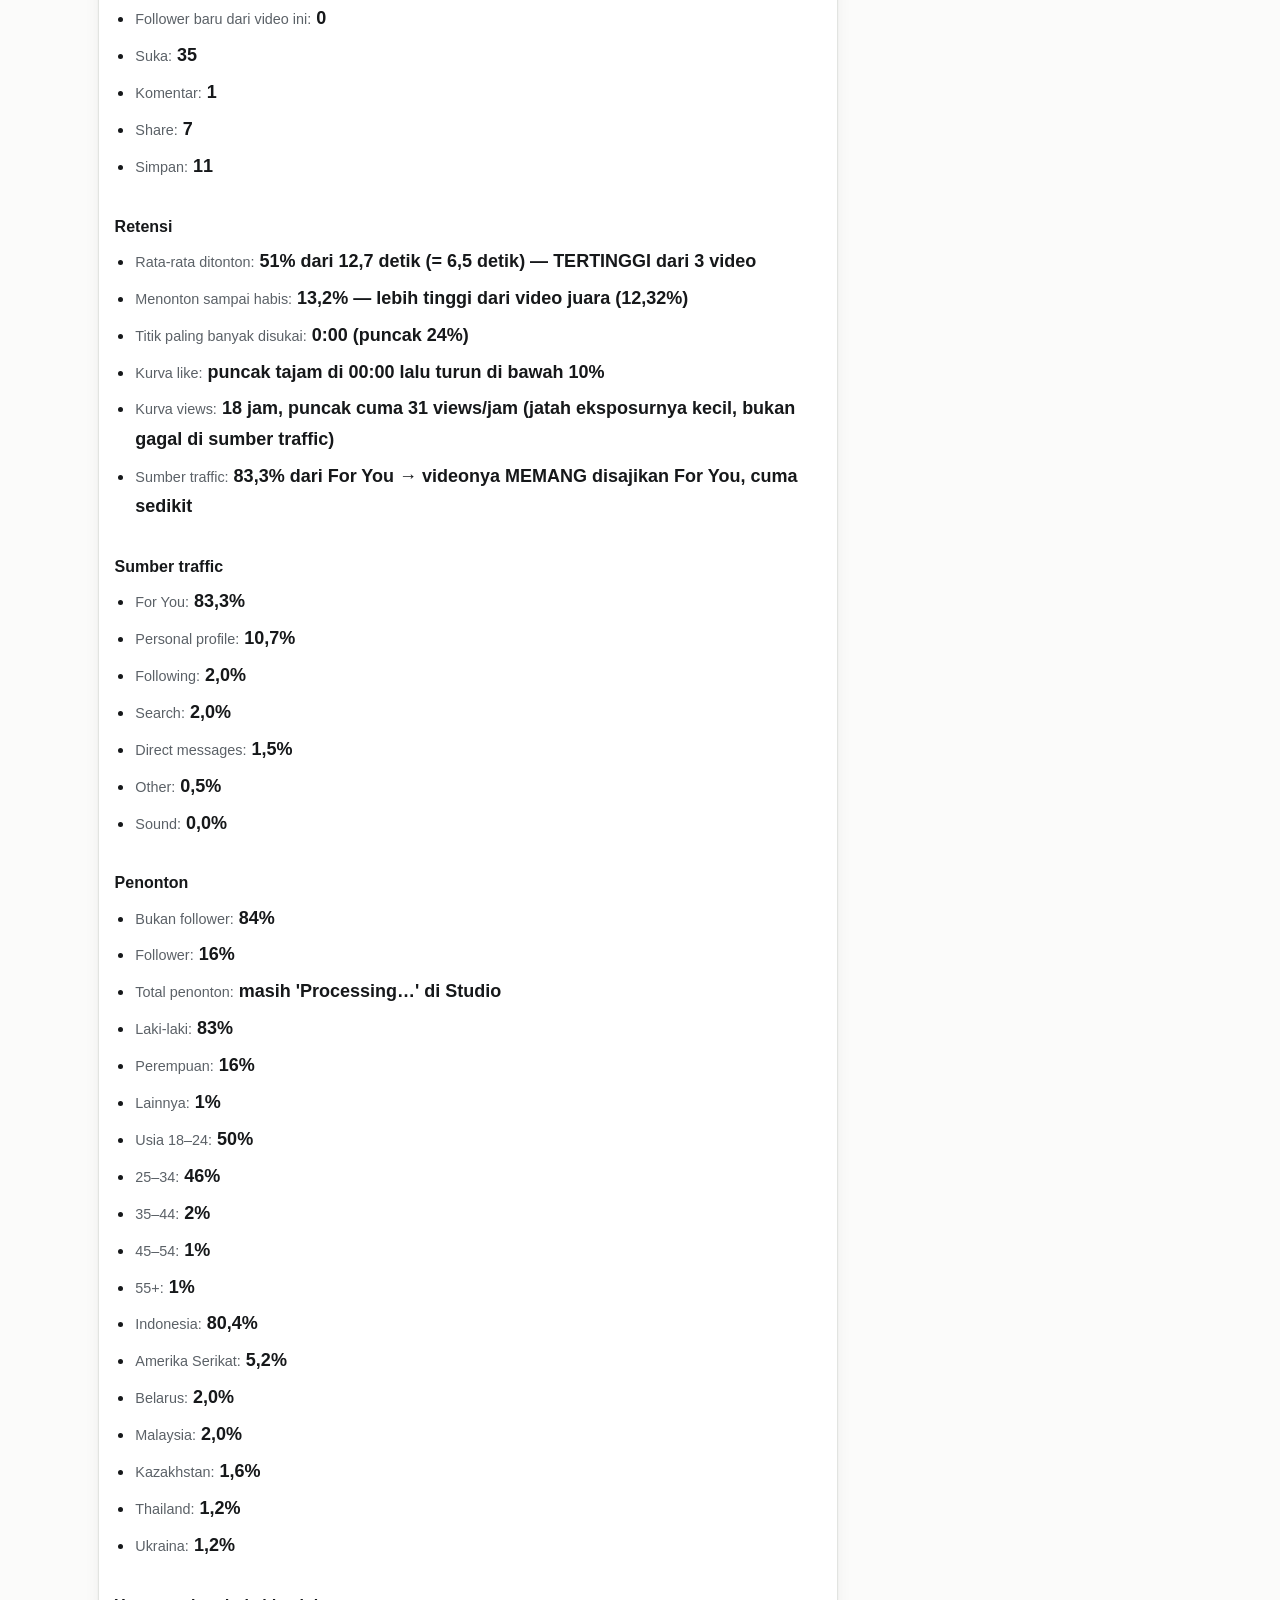
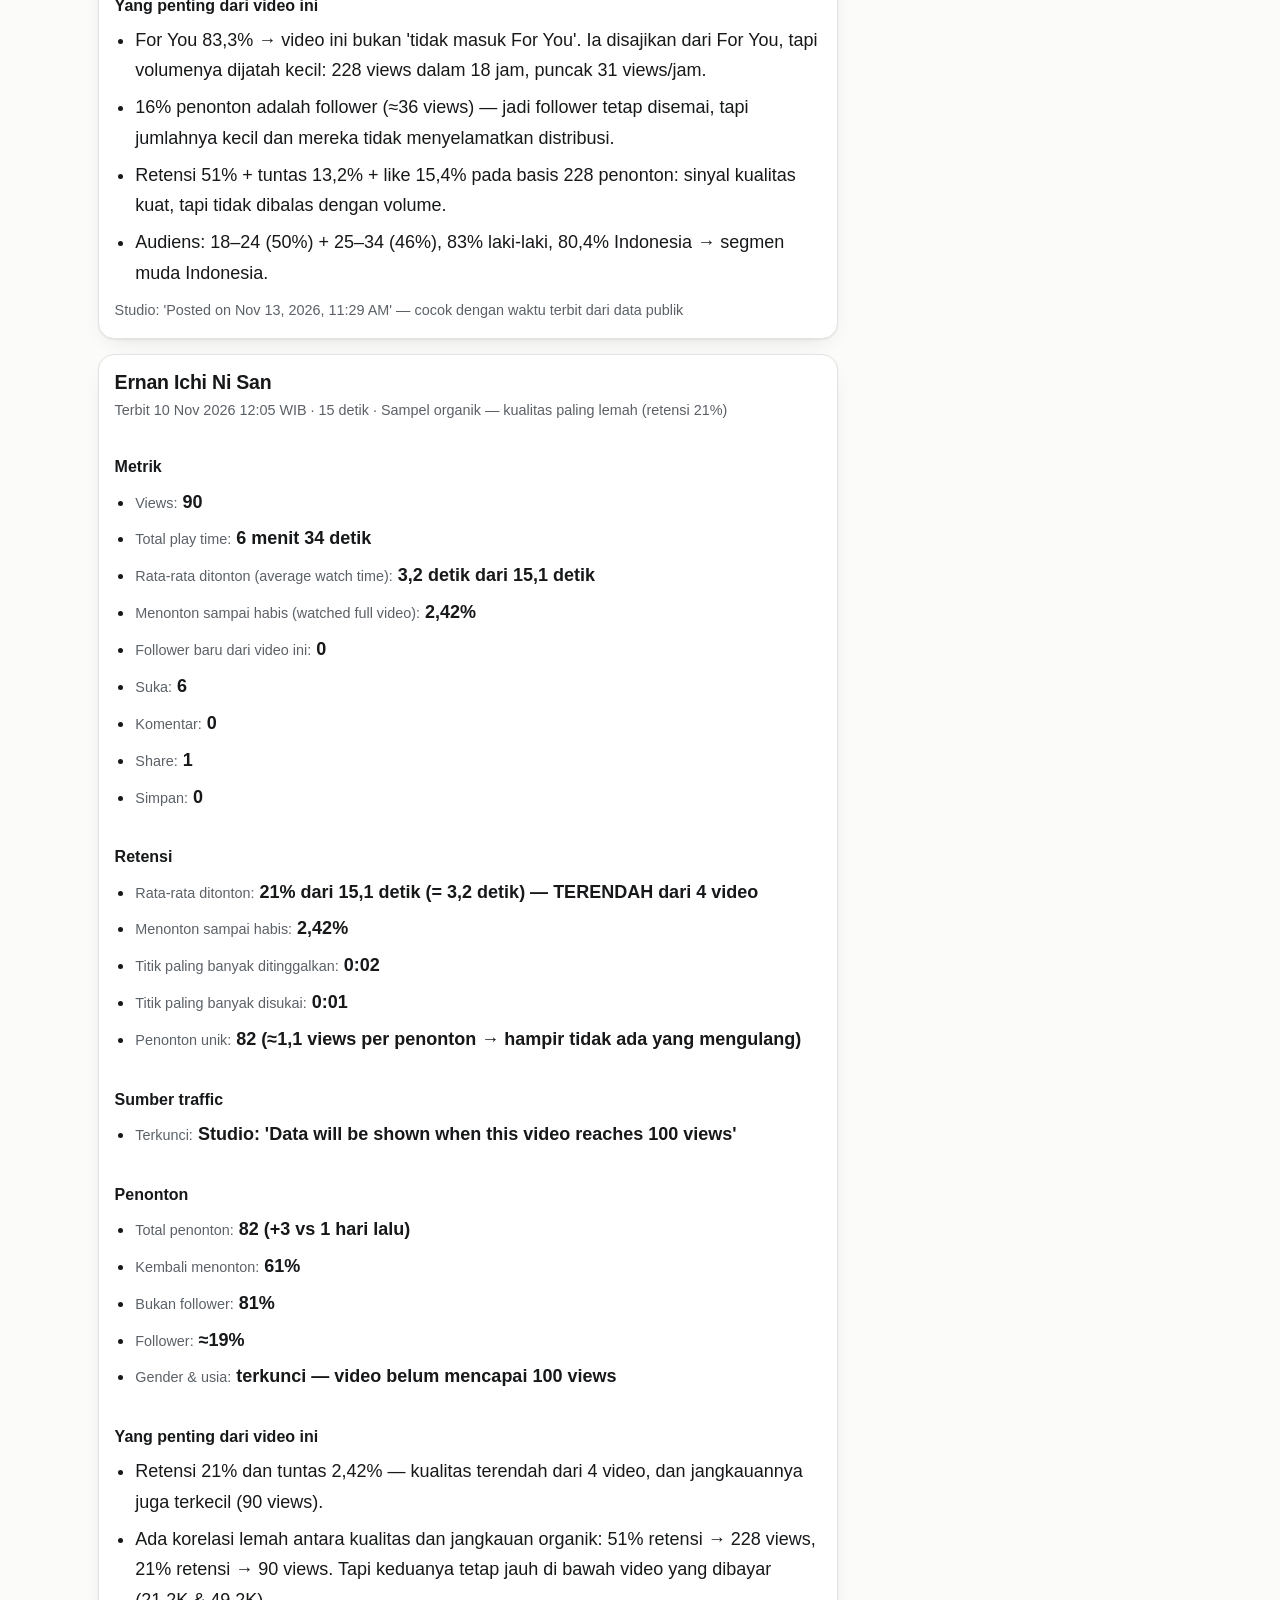
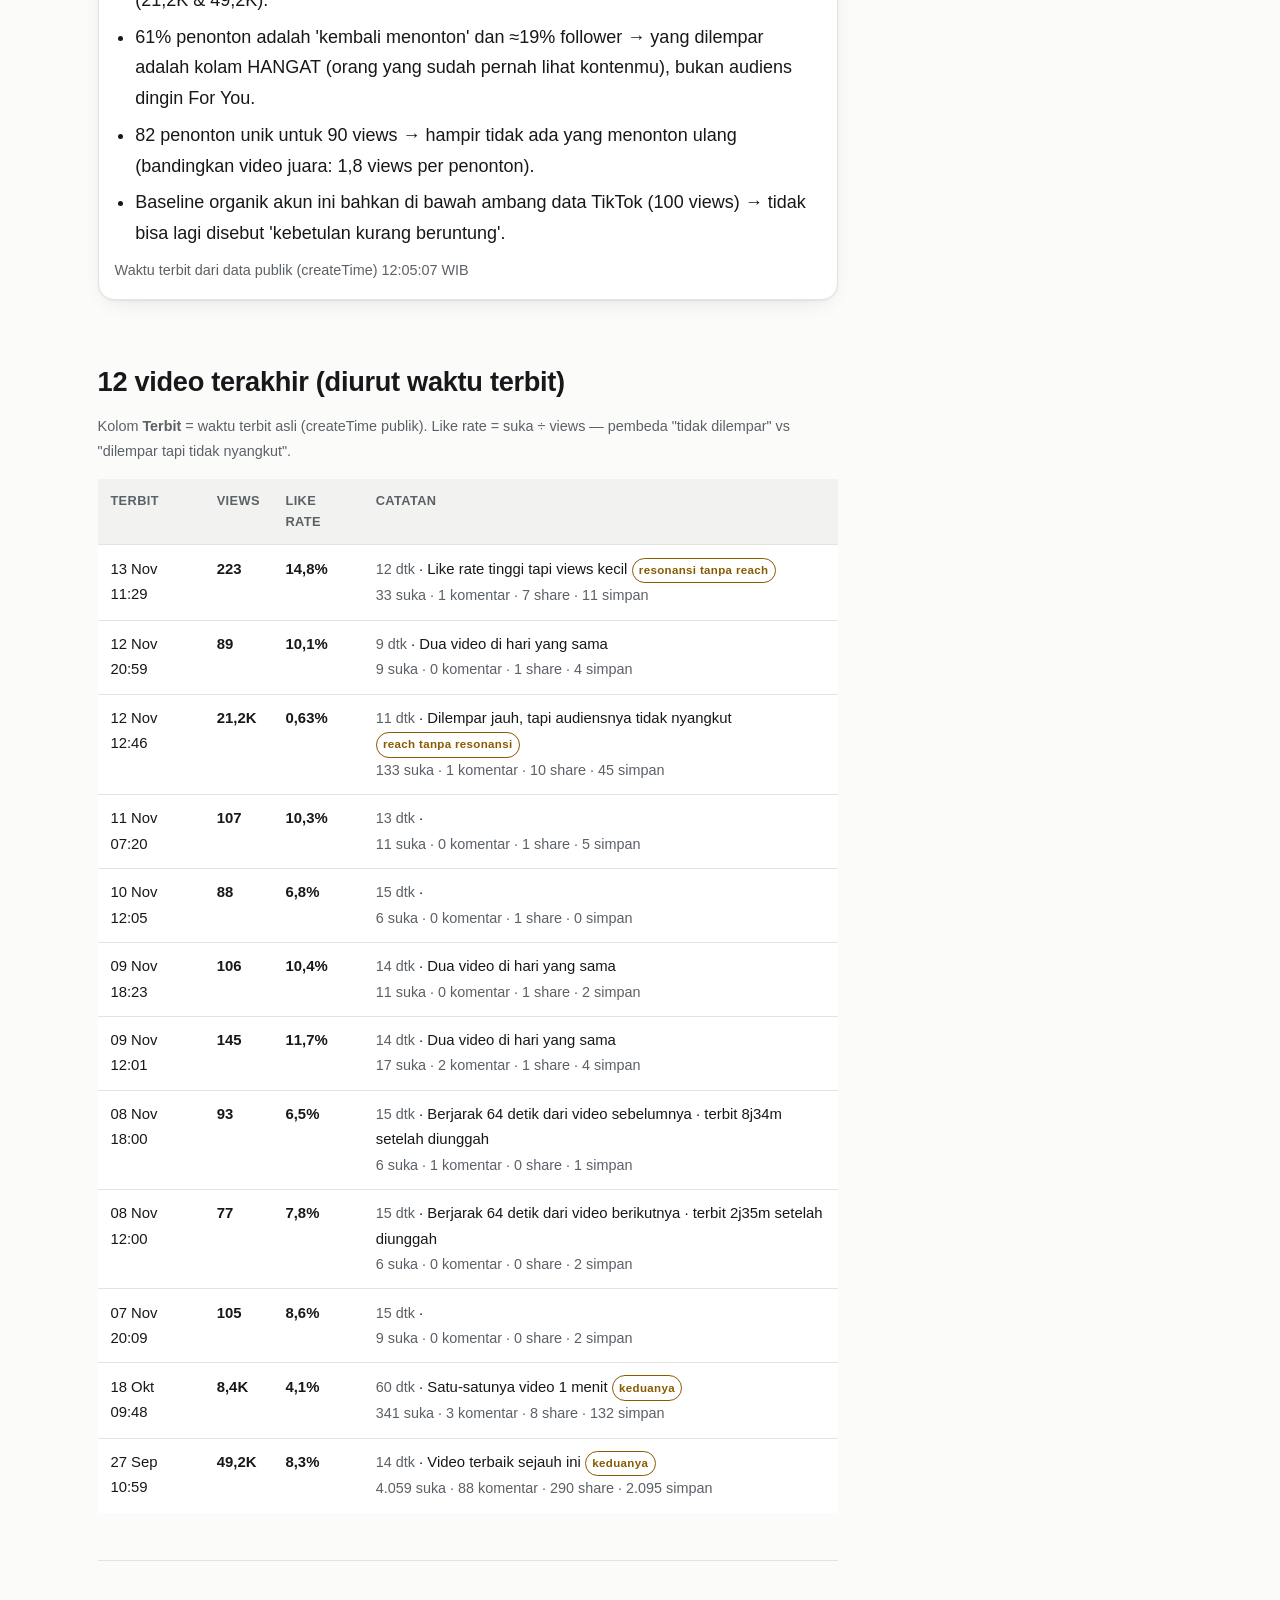
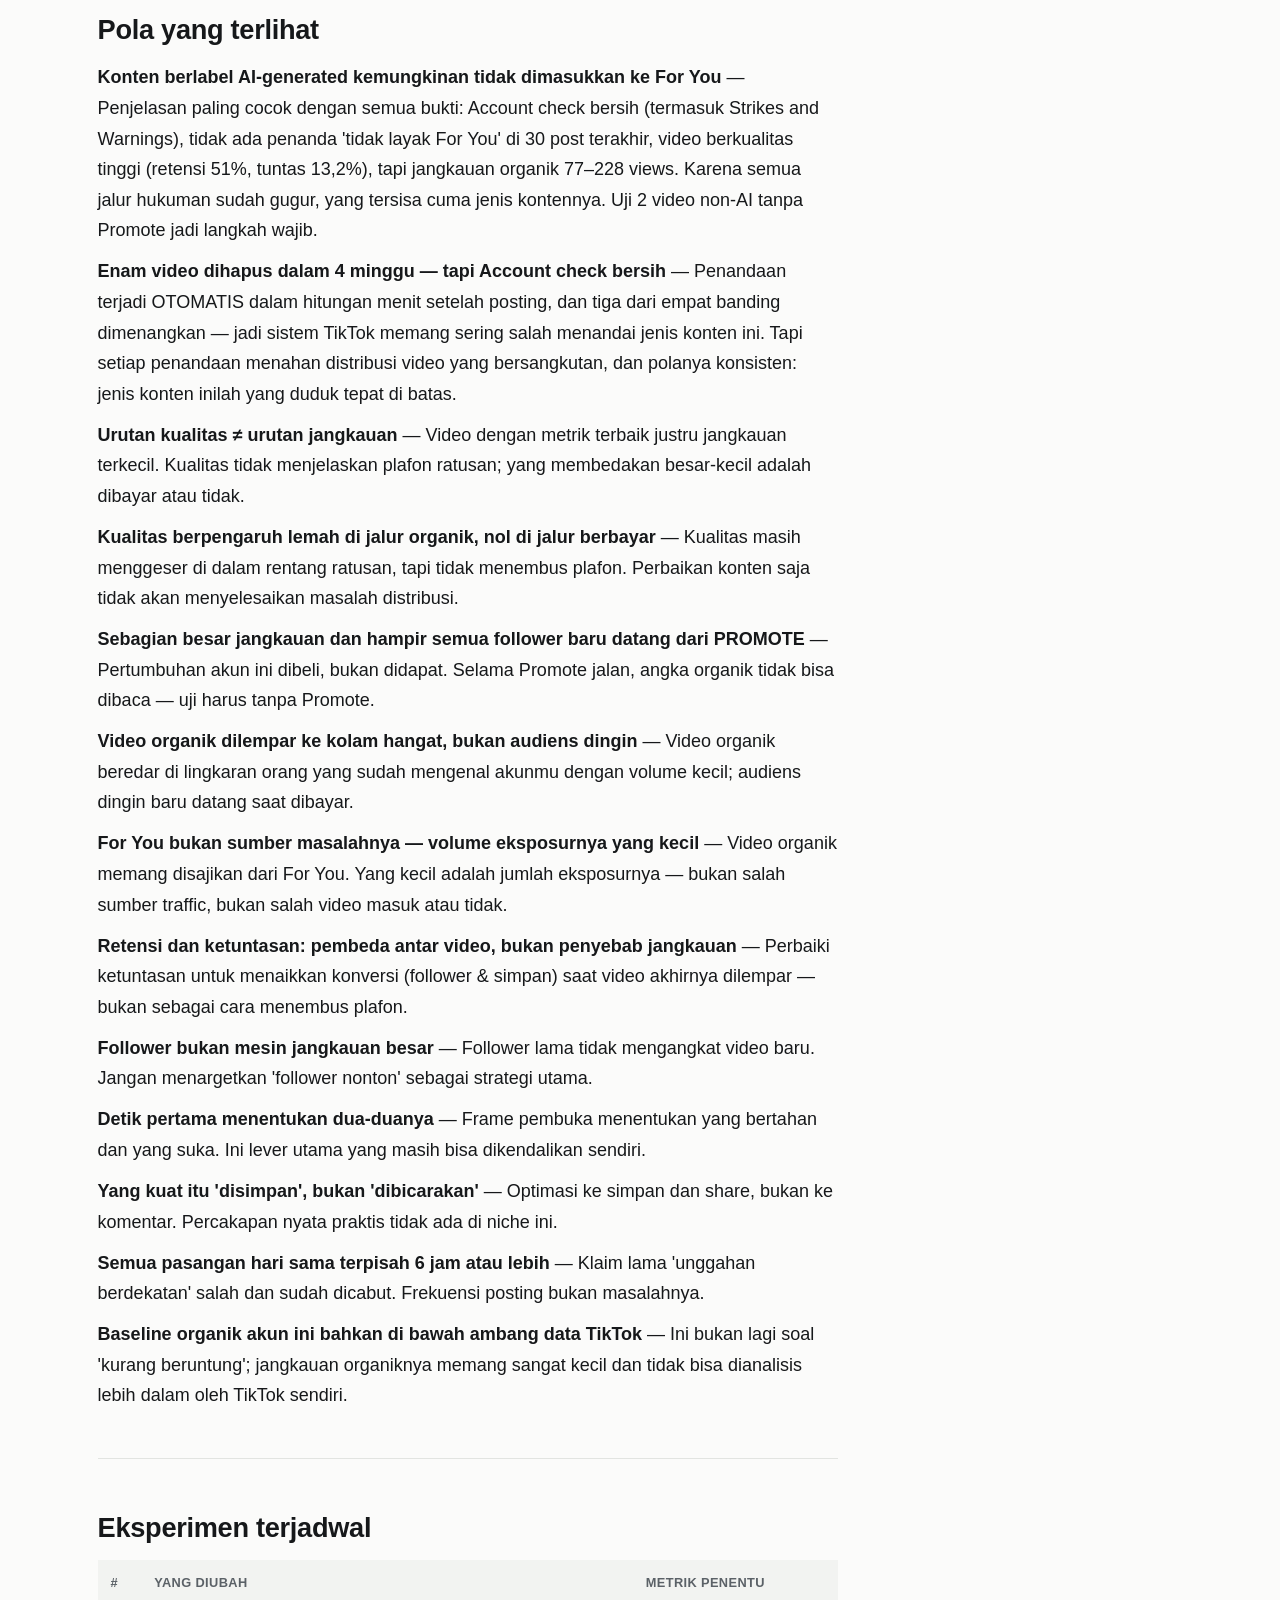
==== commit e36dfb66: "Dua banding menang: penandaan otomatis 13-50 menit setelah posting; judul 'Smol Candy'/'Smol & Stret" ====
--- a/audit.html
+++ b/audit.html
@@ -8,7 +8,7 @@
 <meta name="color-scheme" content="light dark">
 <meta name="theme-color" content="#0f6f63">
 <link rel="icon" href="assets/favicon.svg" type="image/svg+xml">
-<link rel="stylesheet" href="assets/style.css?v=34">
+<link rel="stylesheet" href="assets/style.css?v=35">
 <script>
   try {
     var t = localStorage.getItem('theme');
@@ -154,7 +154,7 @@
   </div>
 </footer>
 
-<script src="assets/app.js?v=34" defer></script>
-<script src="assets/growth.js?v=34" defer></script>
+<script src="assets/app.js?v=35" defer></script>
+<script src="assets/growth.js?v=35" defer></script>
 </body>
 </html>
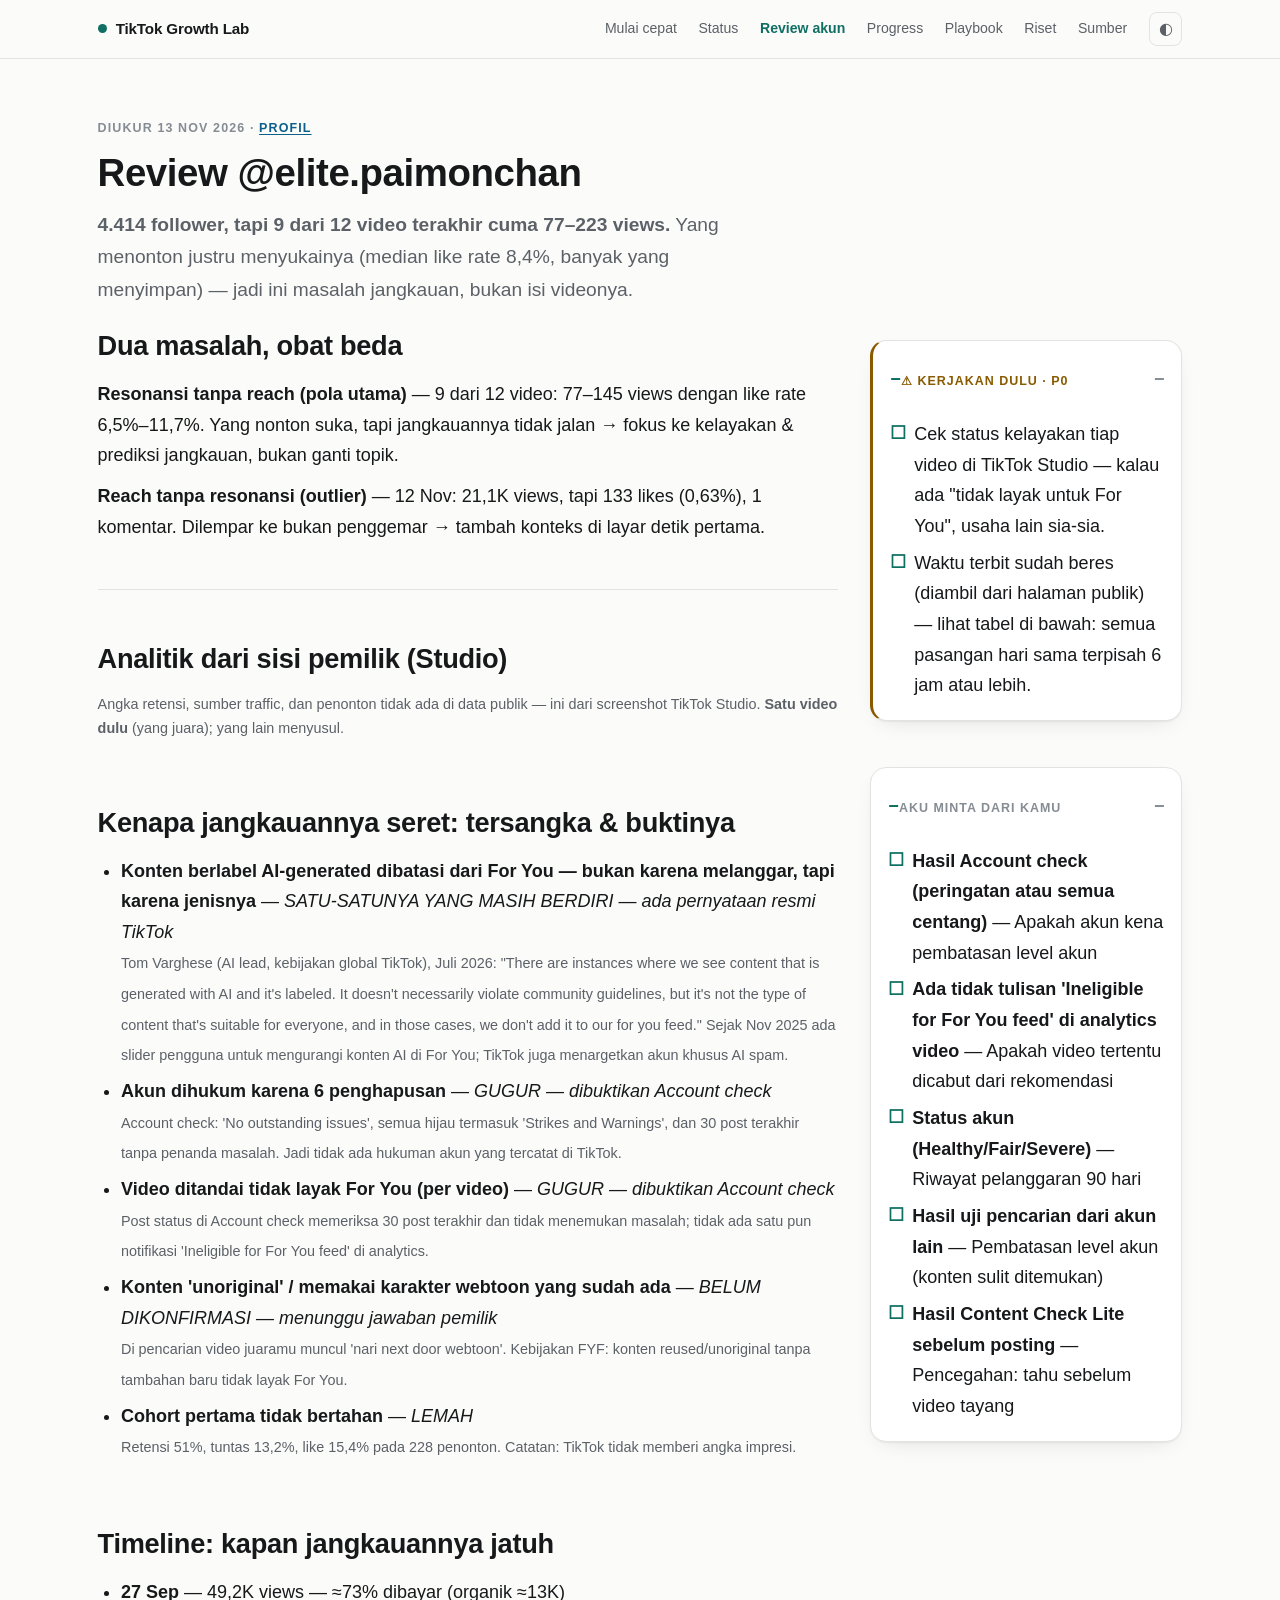
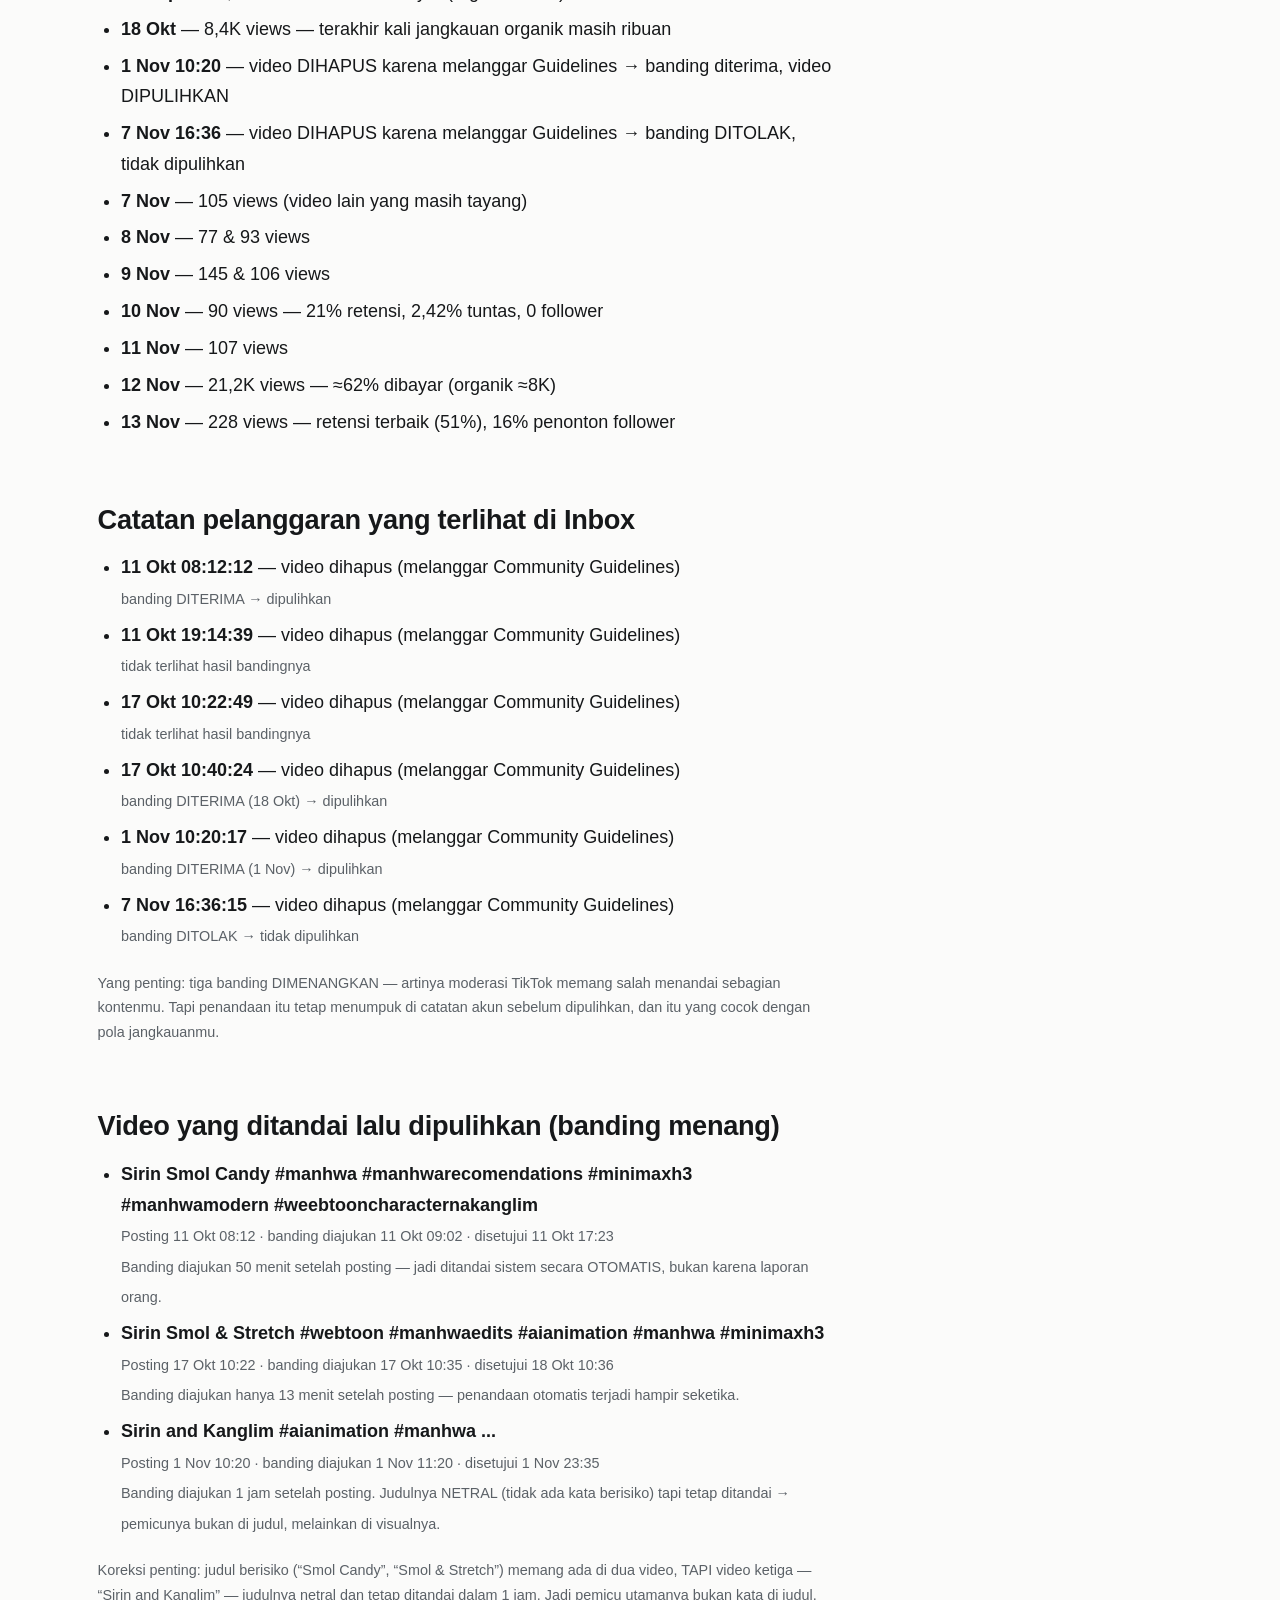
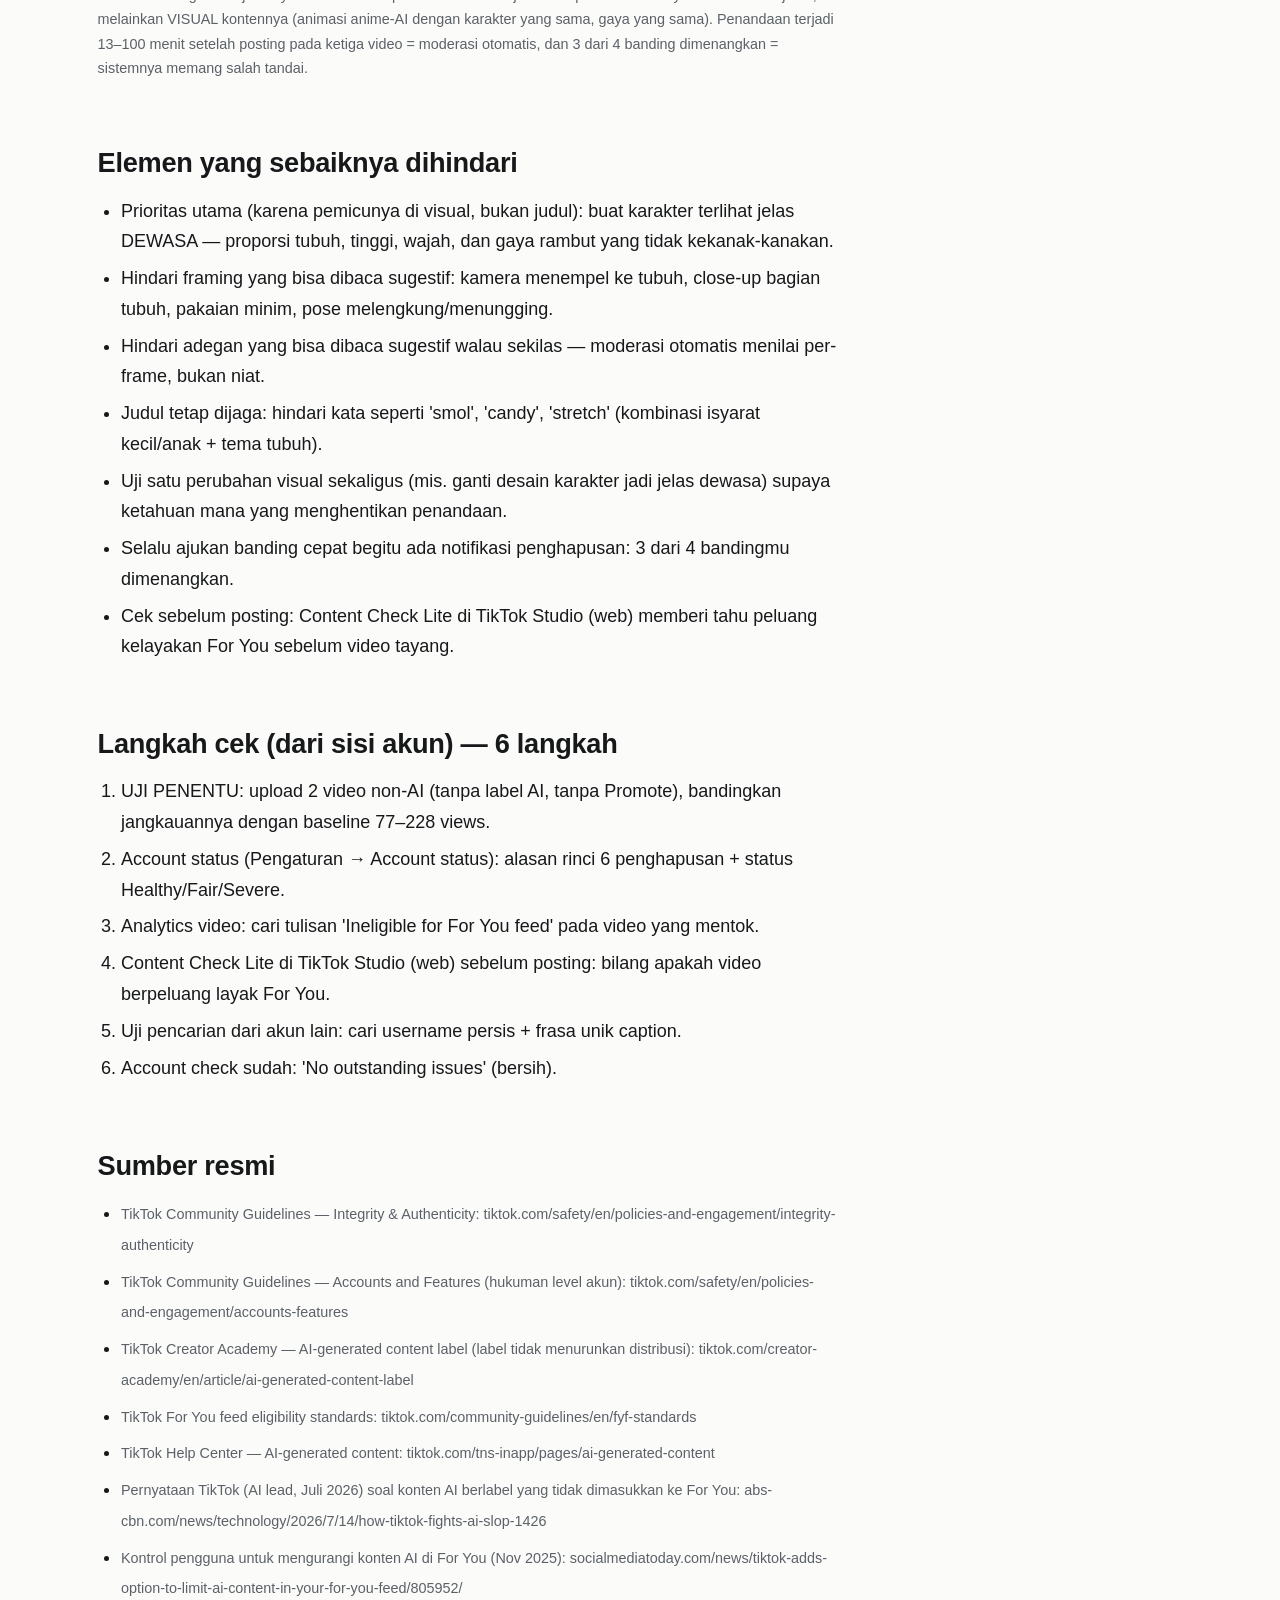
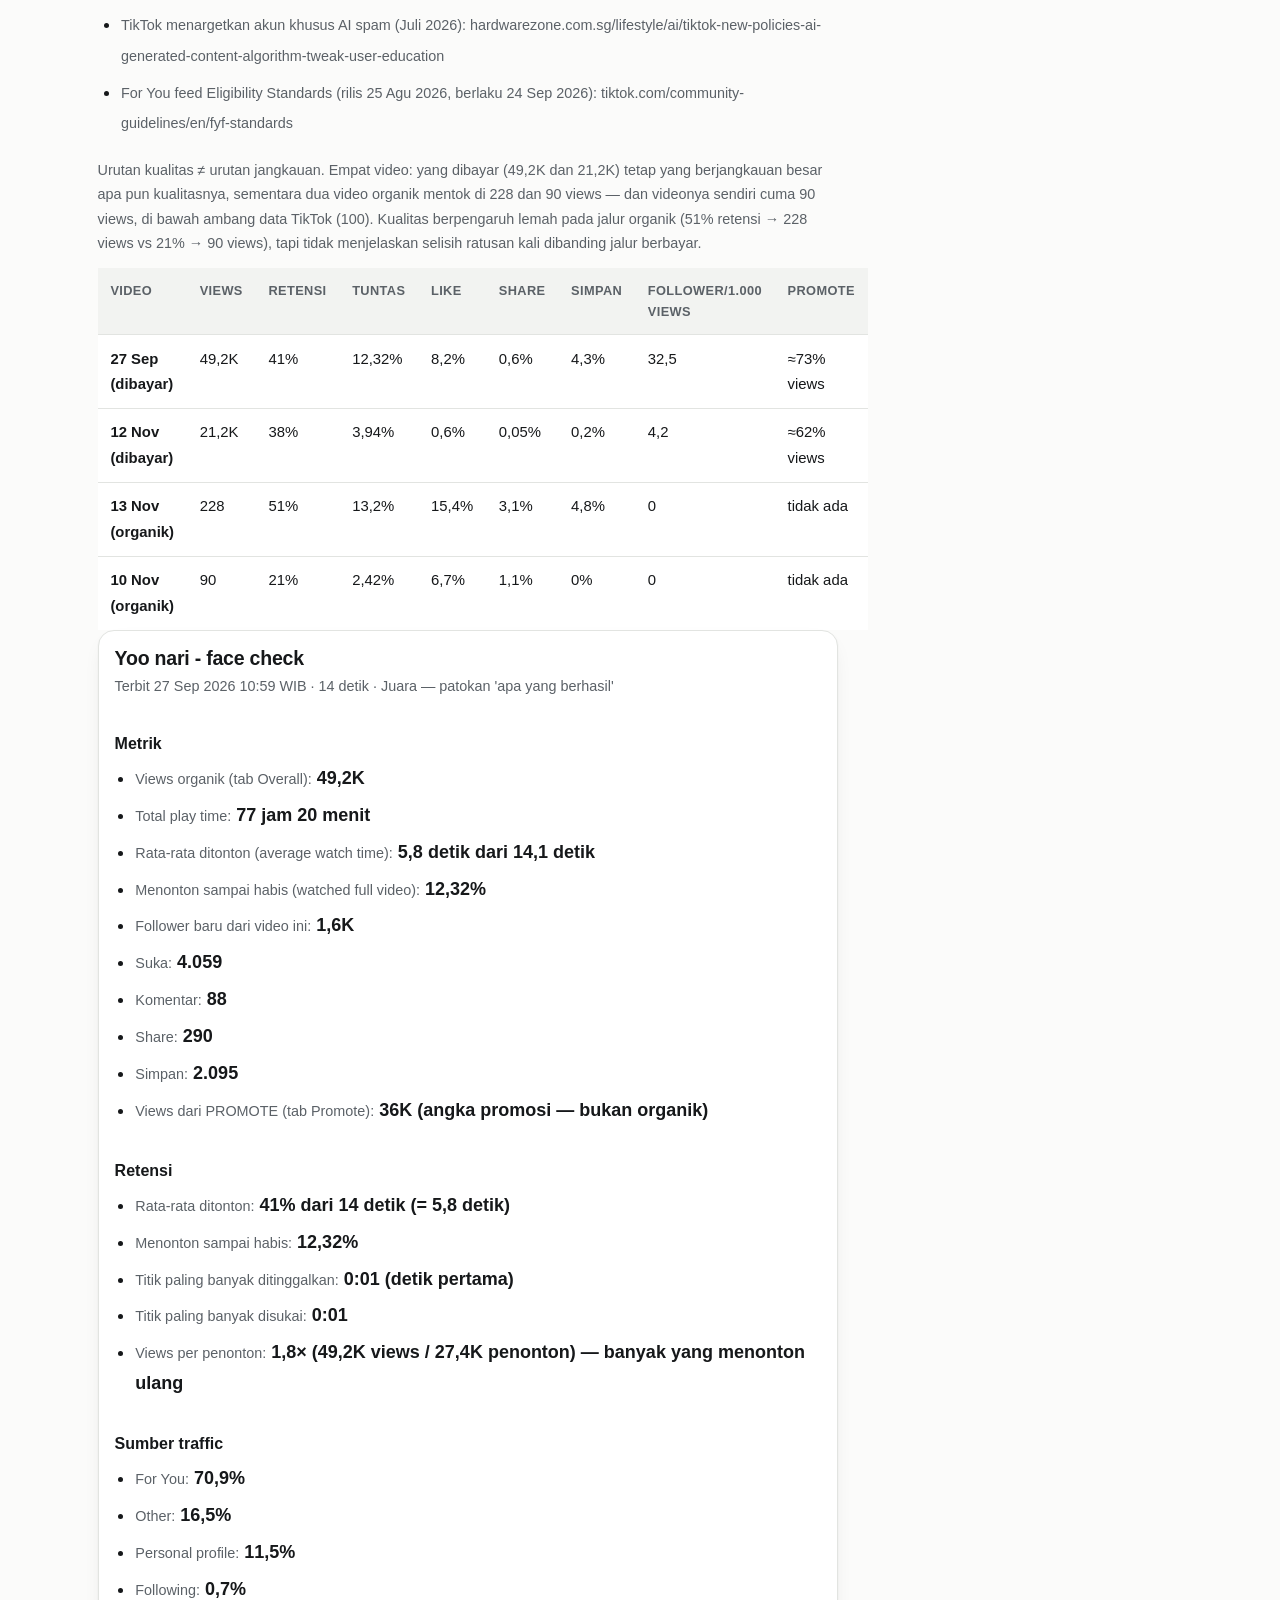
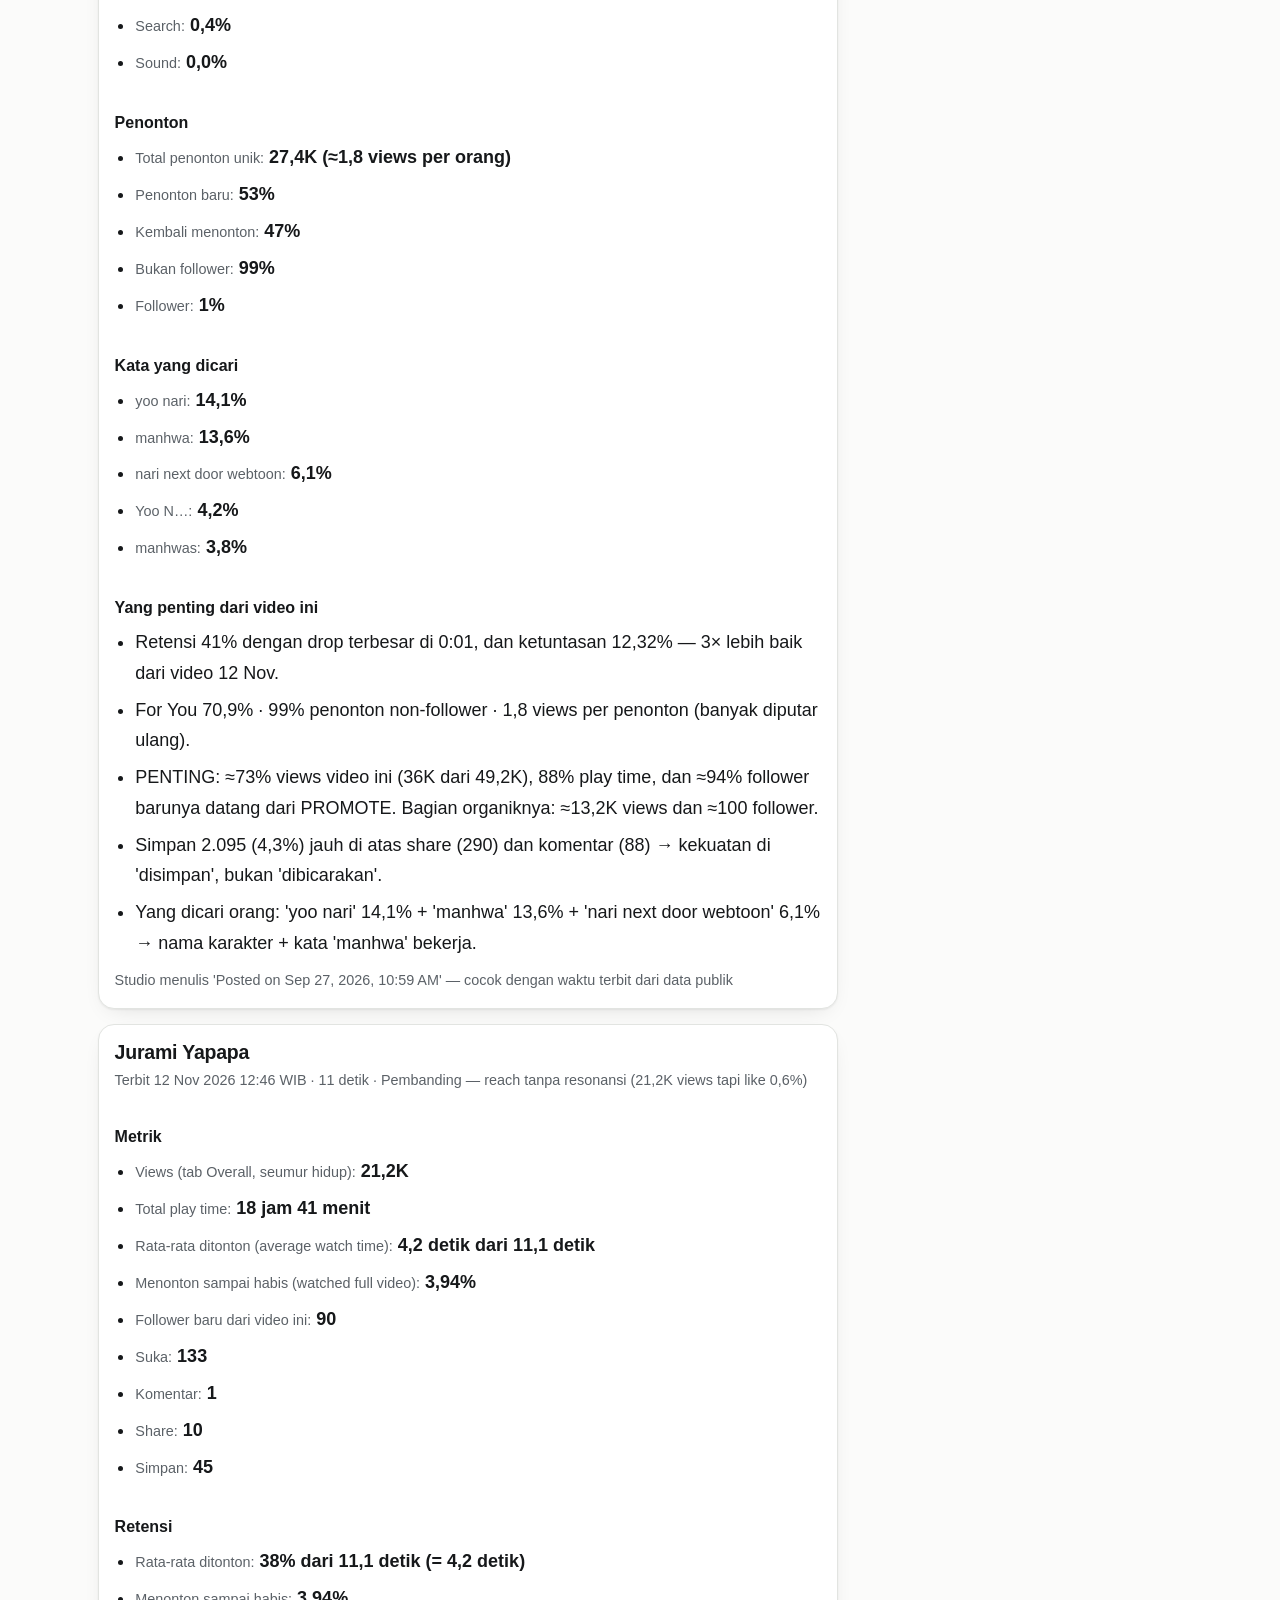
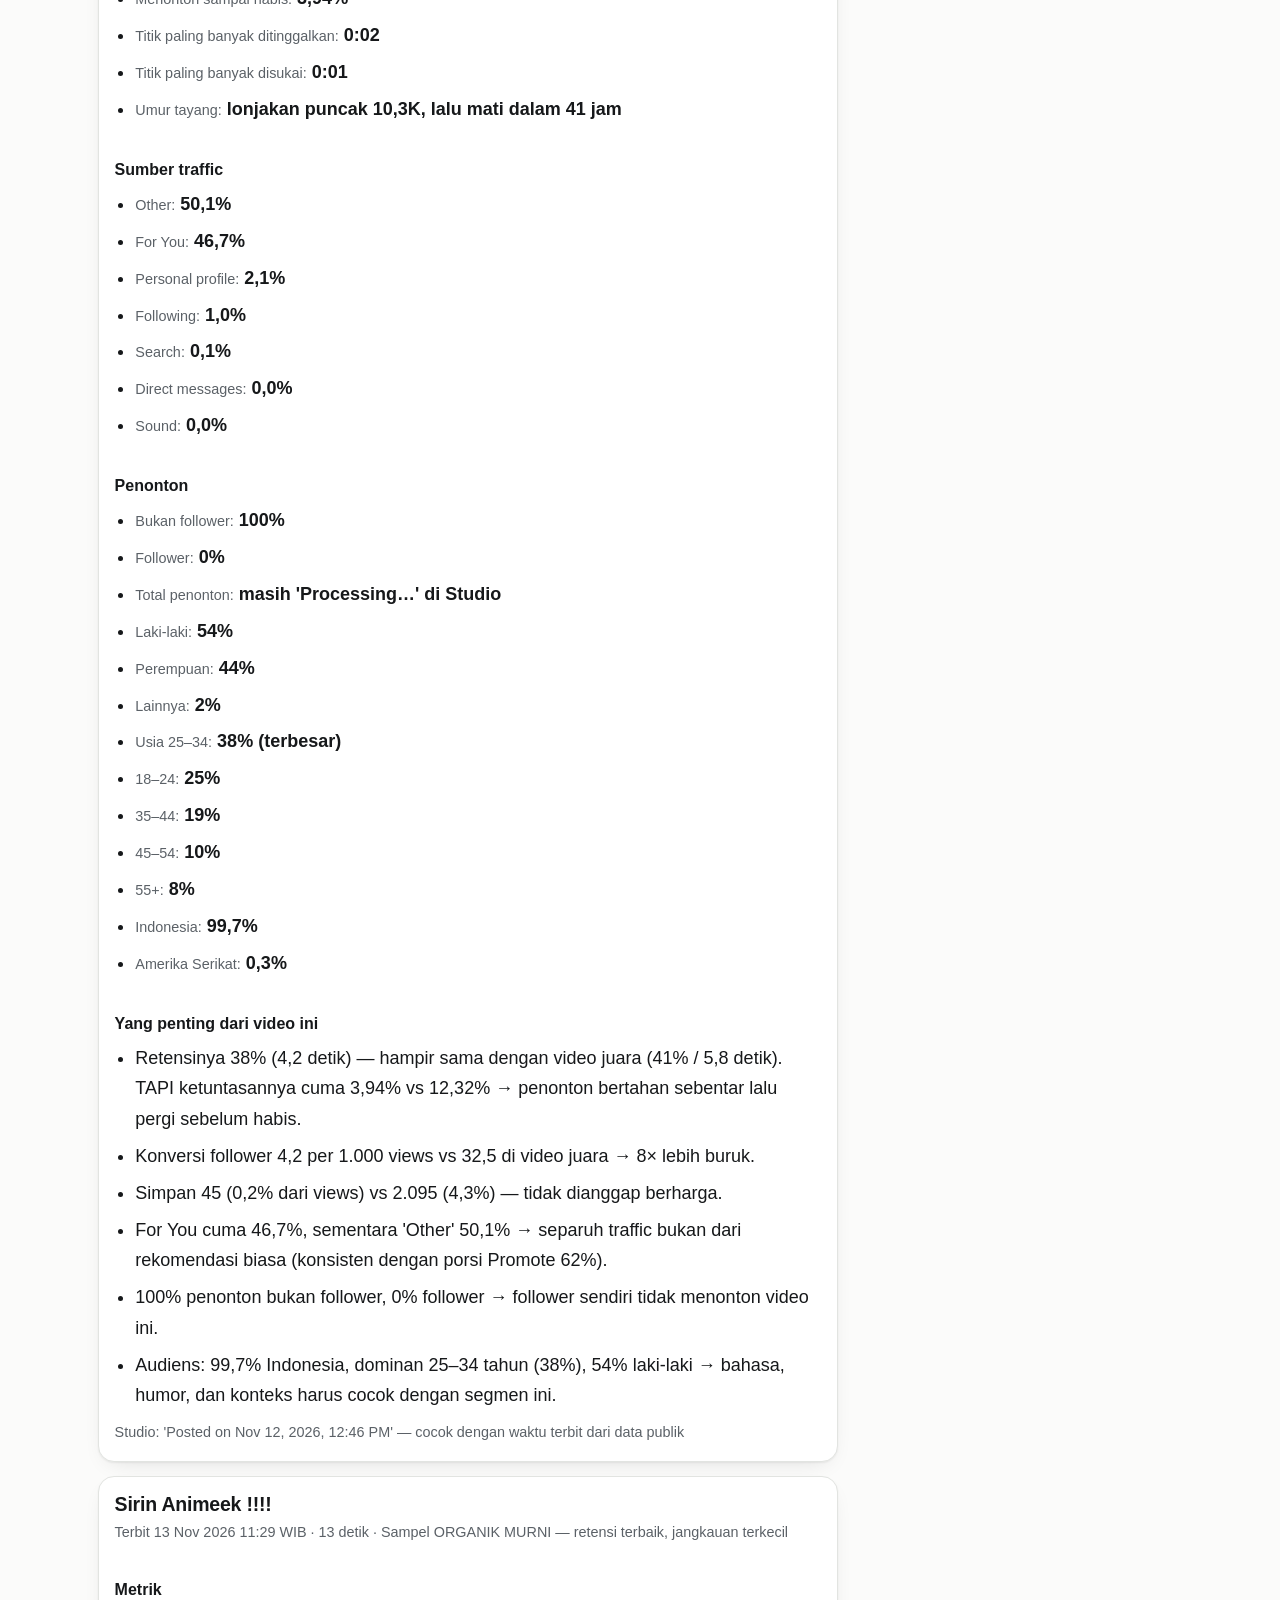
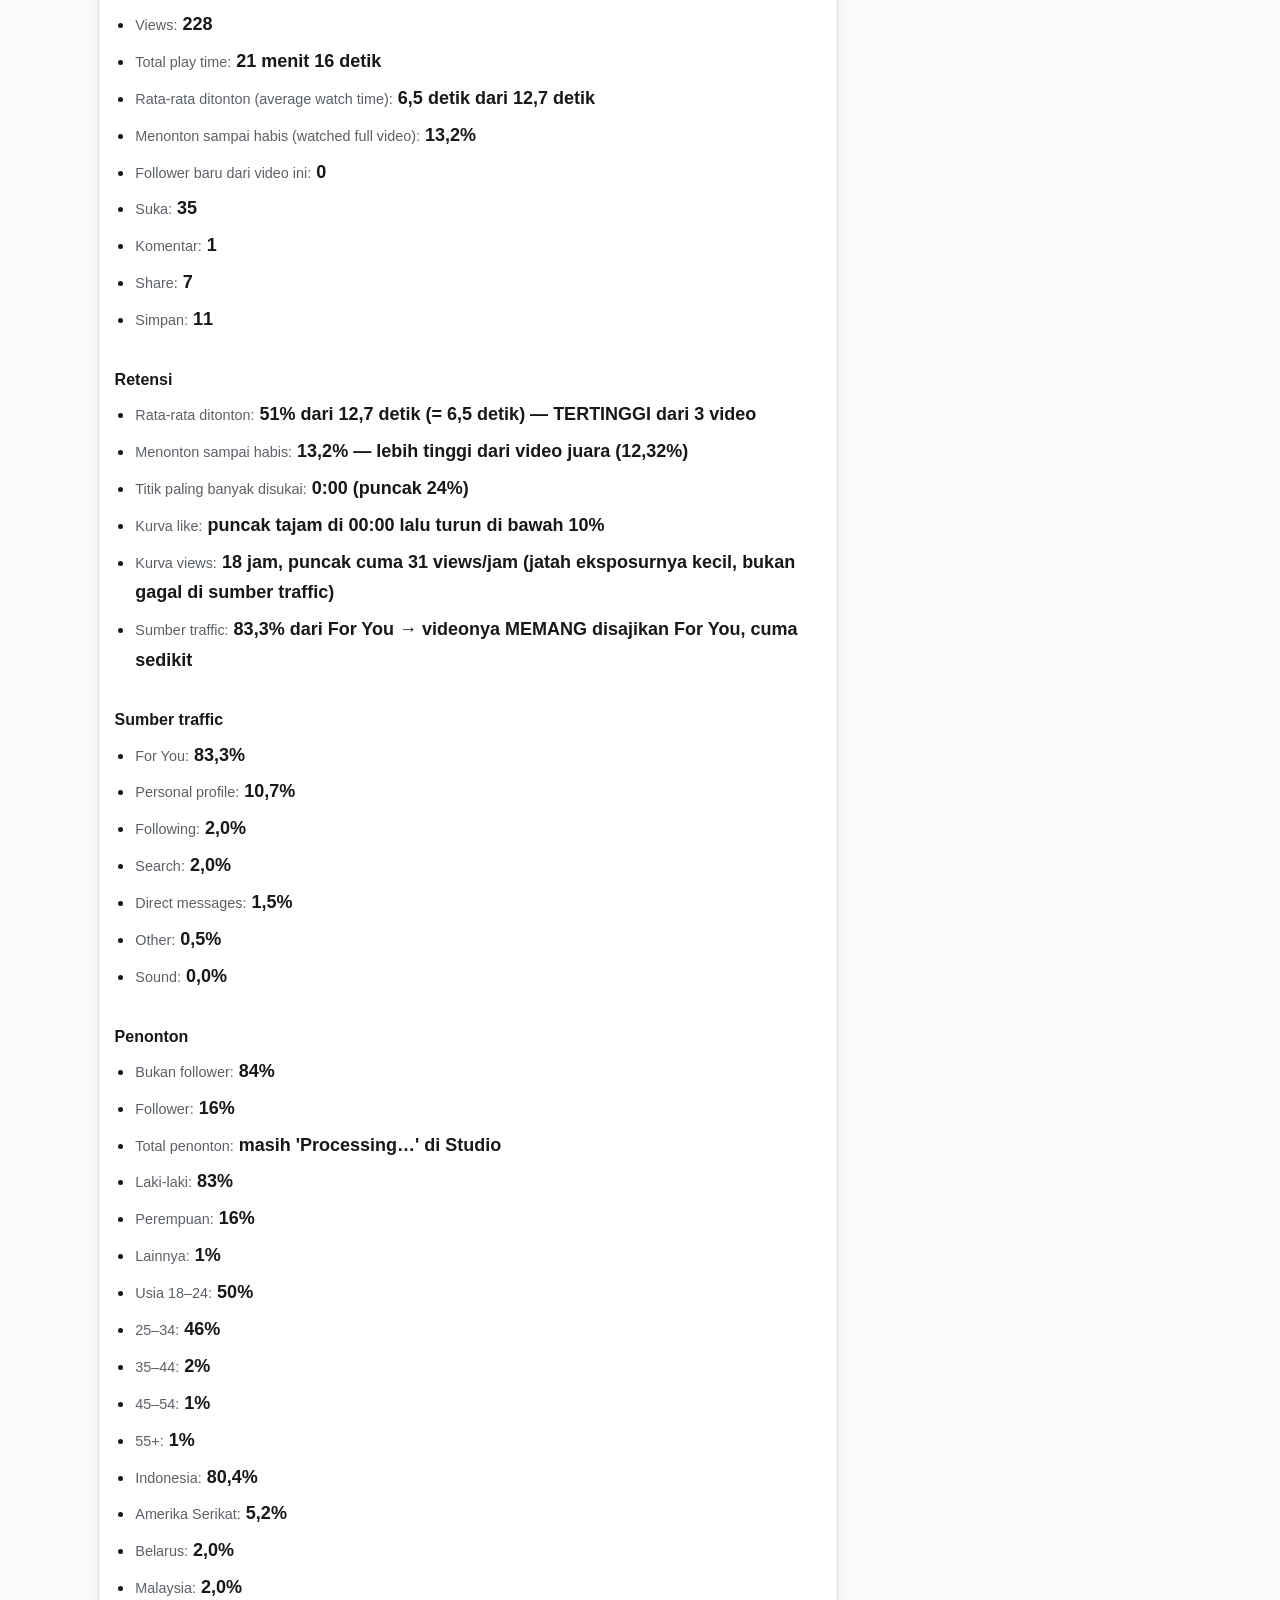
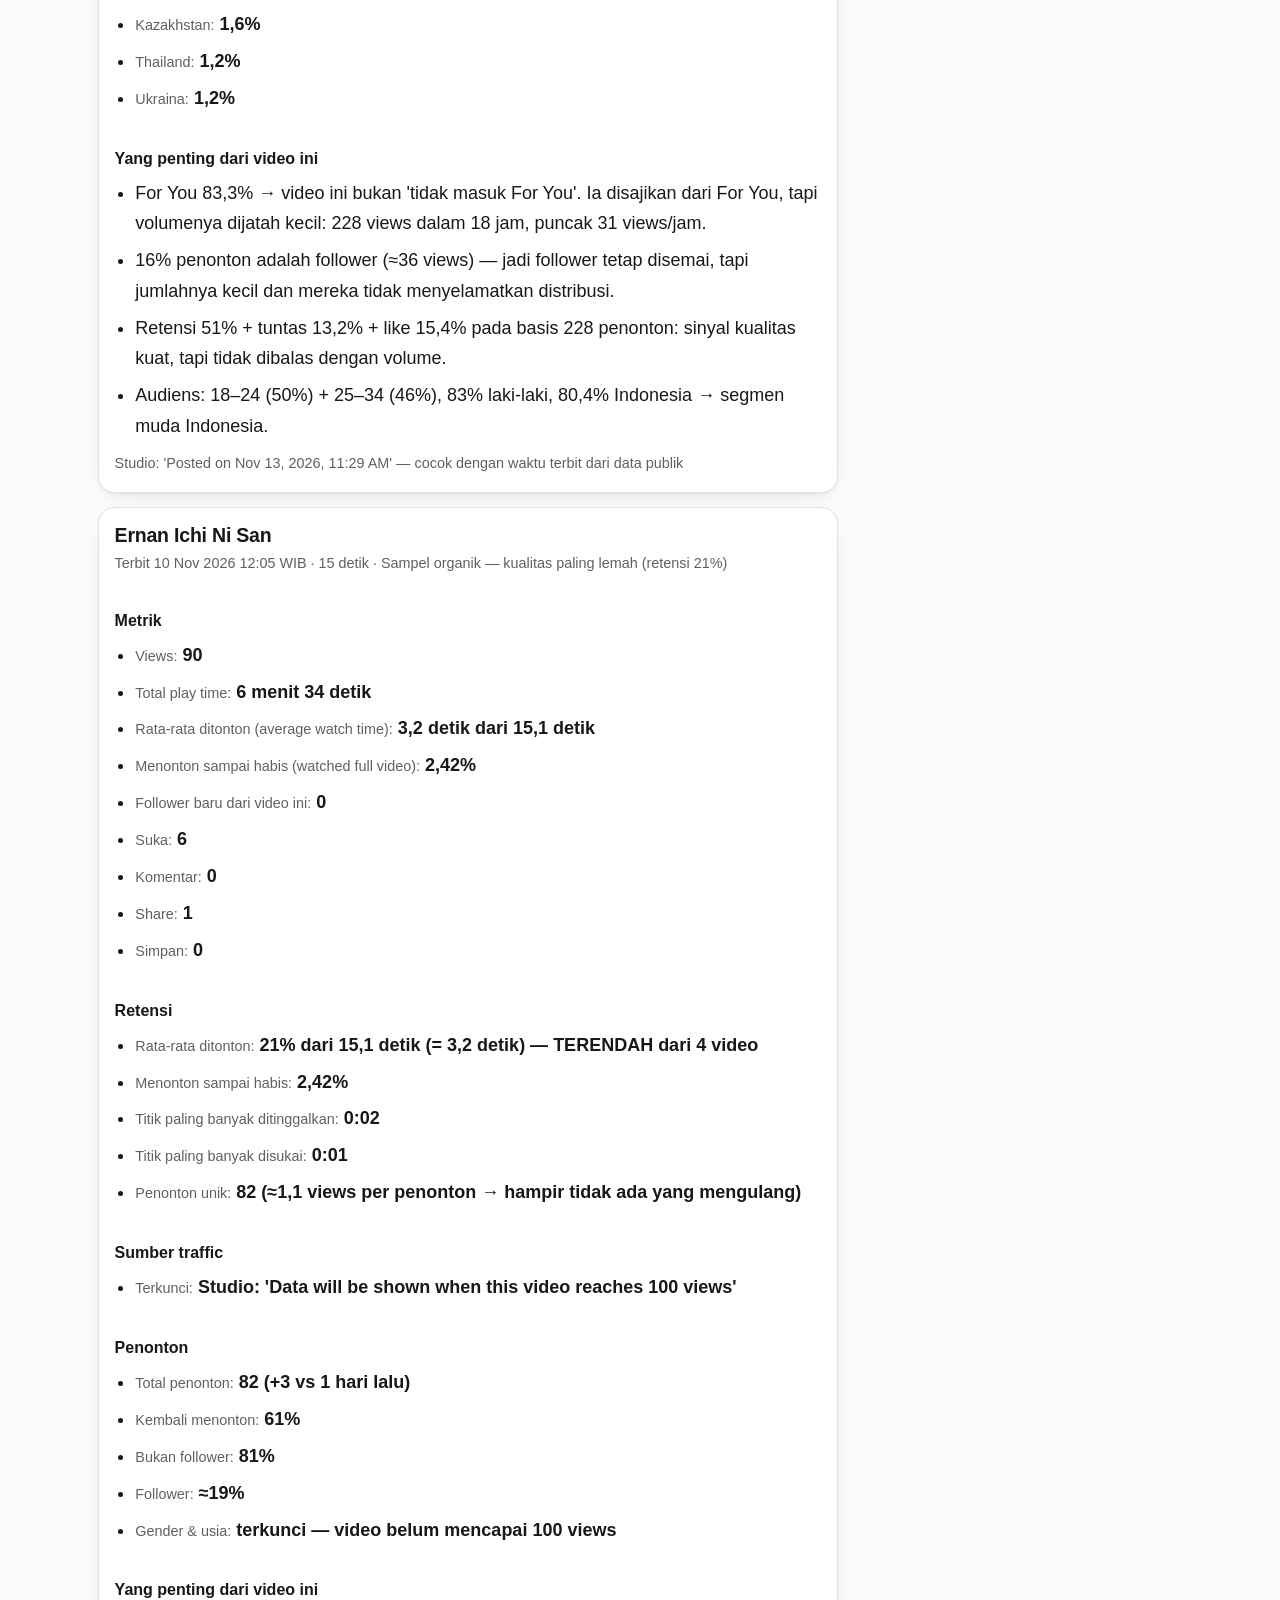
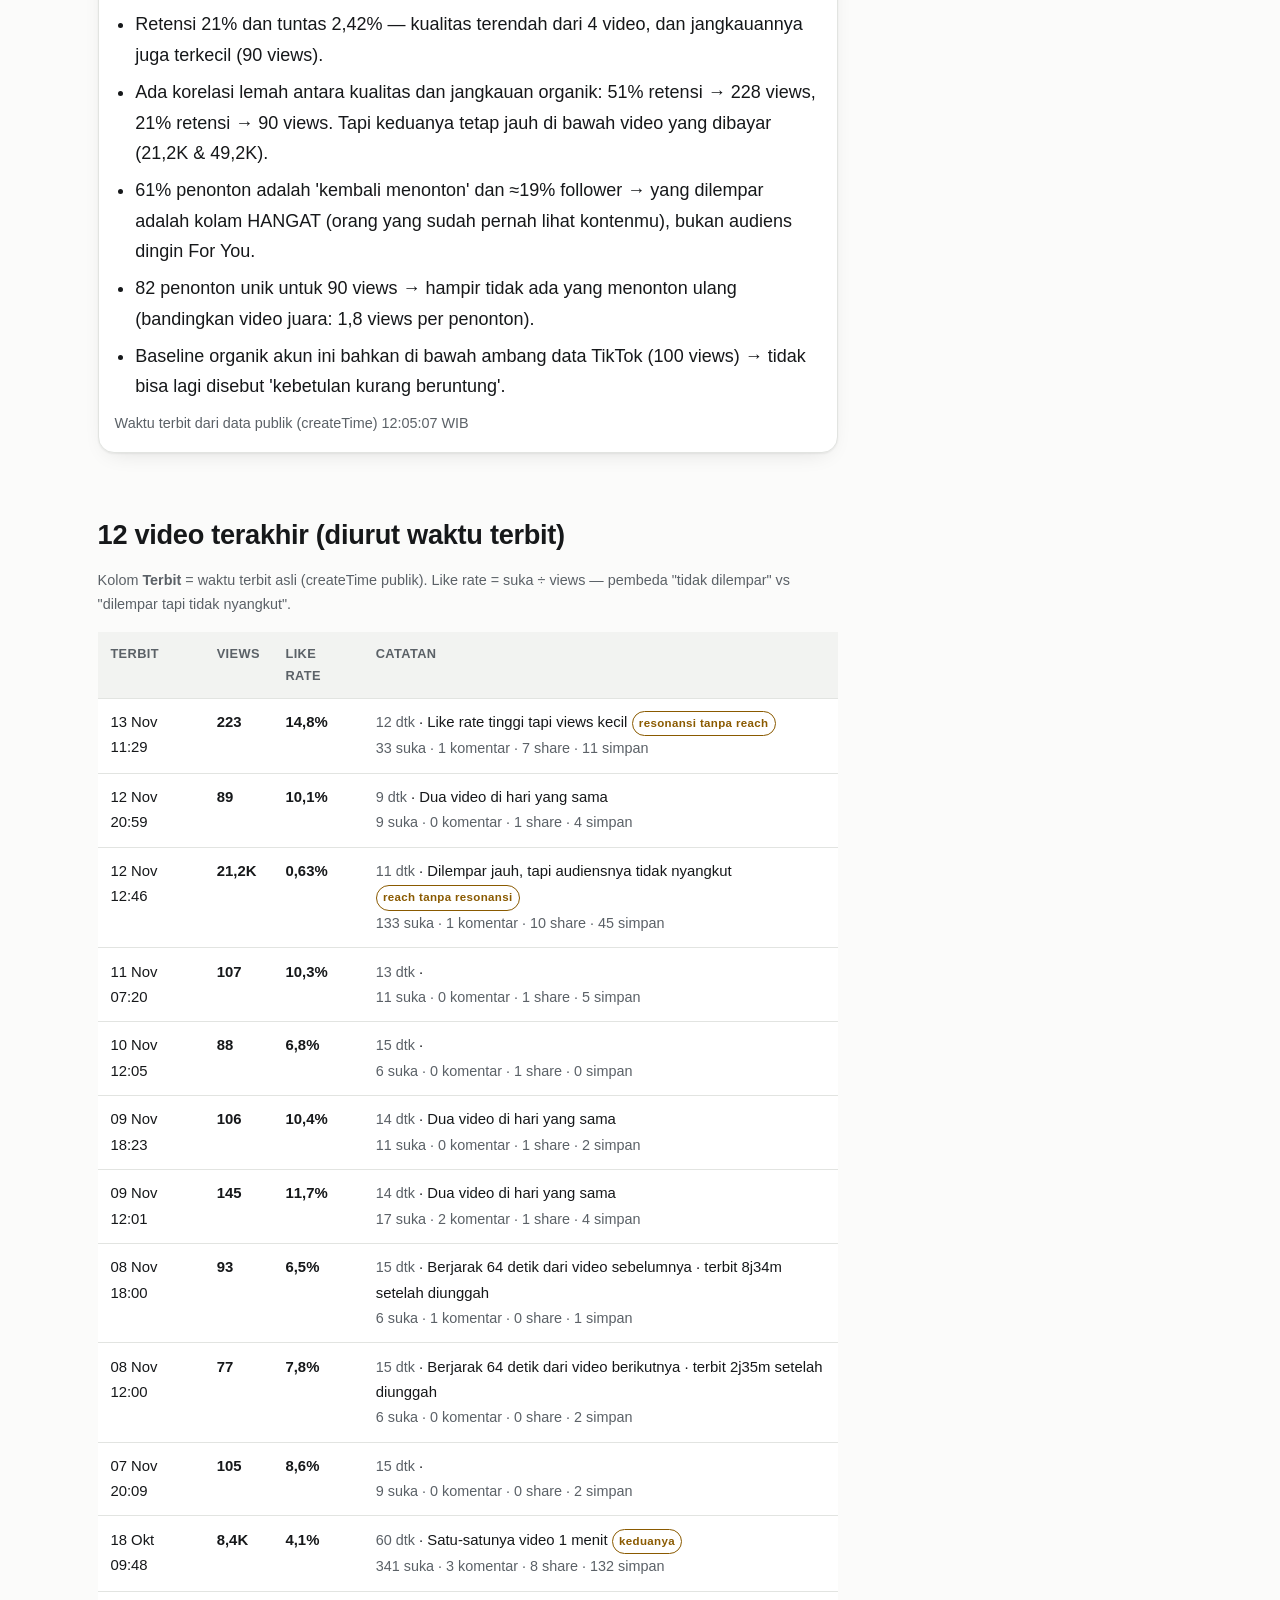
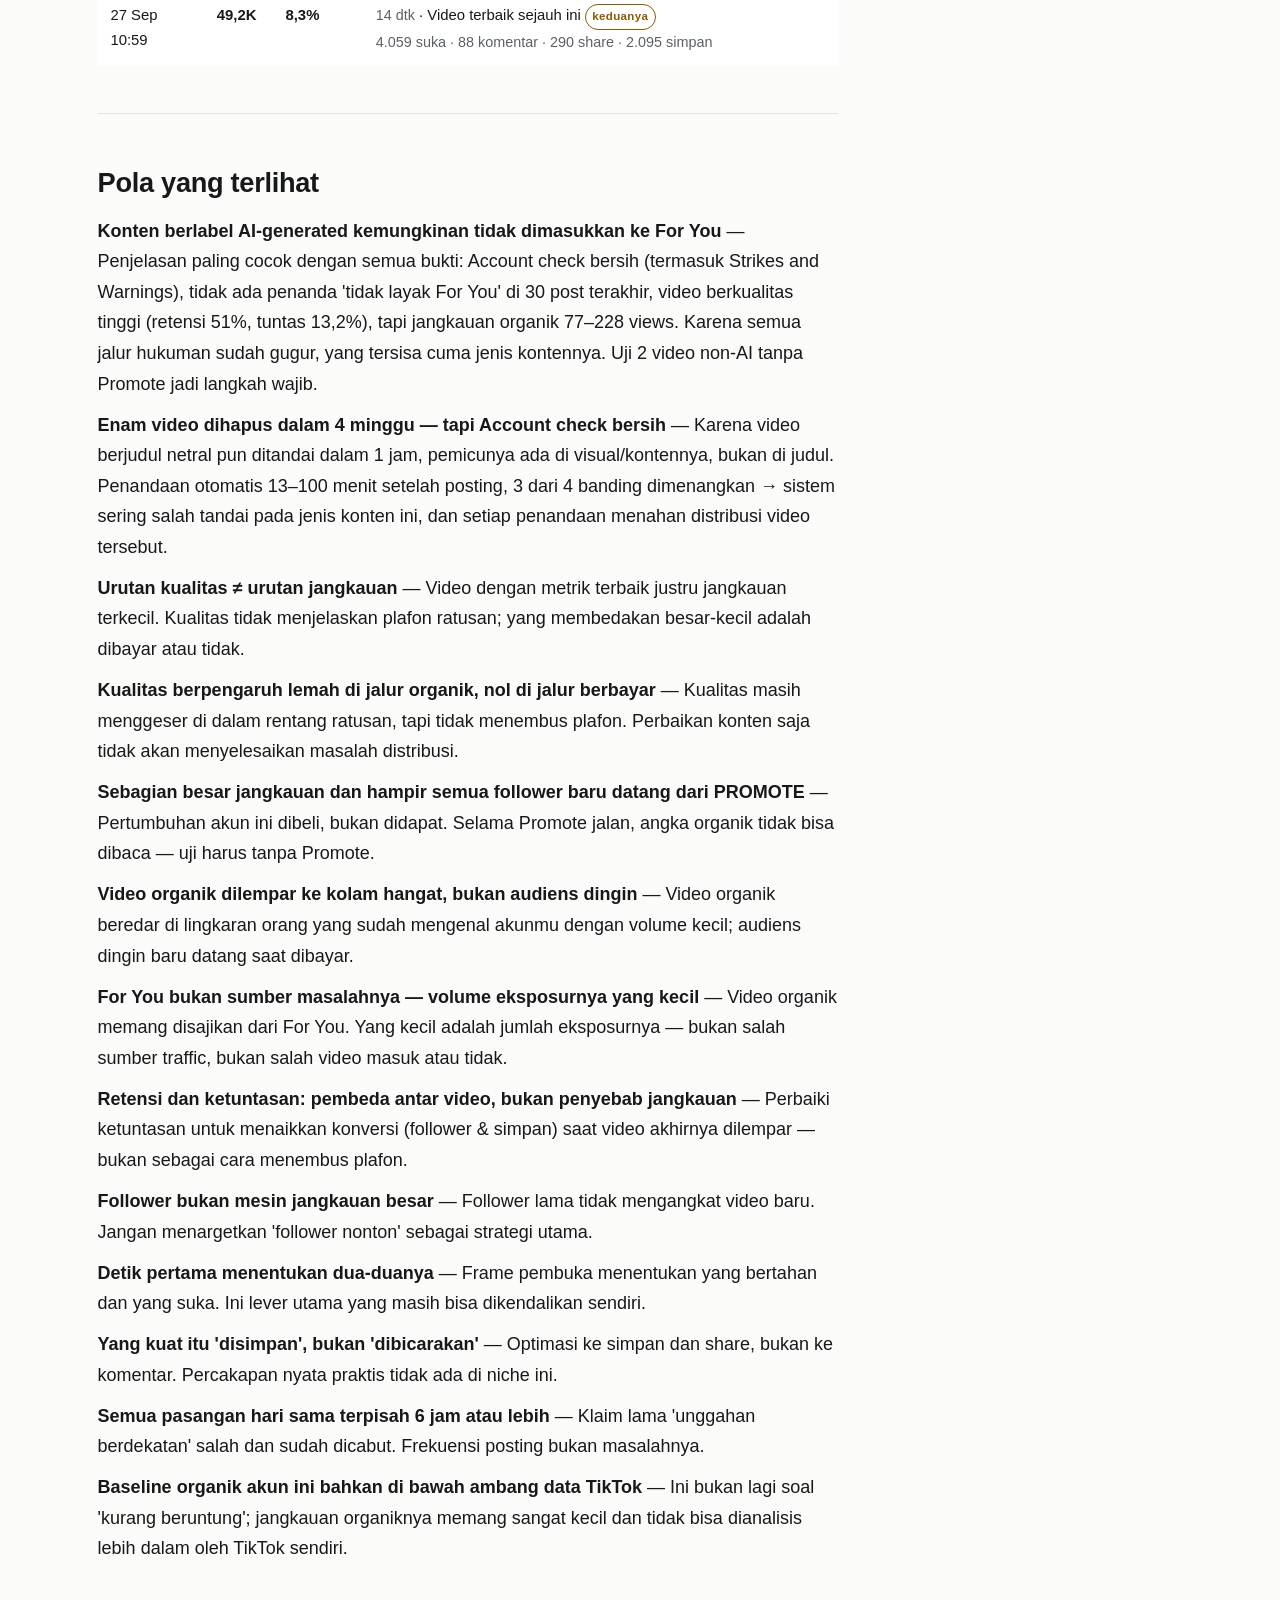
==== commit dcd368b5: "Video ke-3 dipulihkan (judul netral, tetap ditandai dalam 1 jam) -> koreksi: pemicu penandaan di vis" ====
--- a/audit.html
+++ b/audit.html
@@ -8,7 +8,7 @@
 <meta name="color-scheme" content="light dark">
 <meta name="theme-color" content="#0f6f63">
 <link rel="icon" href="assets/favicon.svg" type="image/svg+xml">
-<link rel="stylesheet" href="assets/style.css?v=35">
+<link rel="stylesheet" href="assets/style.css?v=36">
 <script>
   try {
     var t = localStorage.getItem('theme');
@@ -154,7 +154,7 @@
   </div>
 </footer>
 
-<script src="assets/app.js?v=35" defer></script>
-<script src="assets/growth.js?v=35" defer></script>
+<script src="assets/app.js?v=36" defer></script>
+<script src="assets/growth.js?v=36" defer></script>
 </body>
 </html>
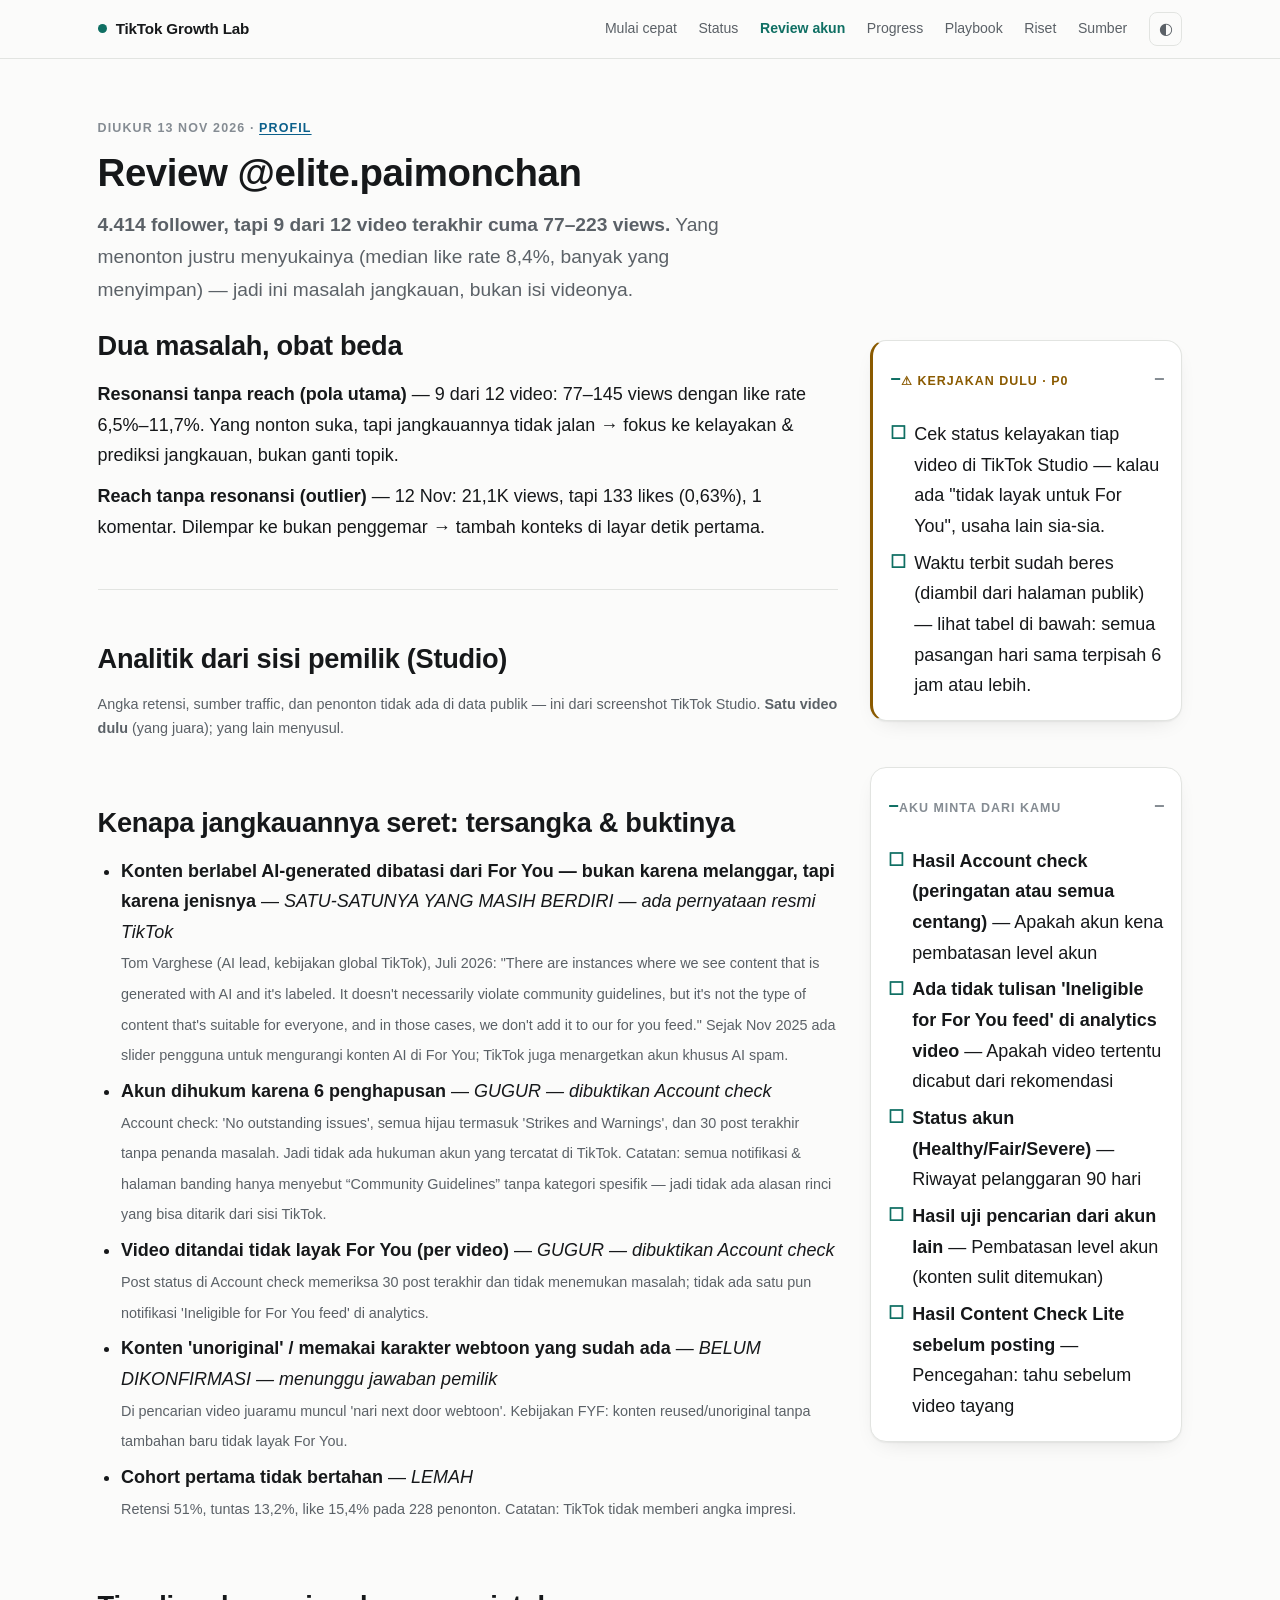
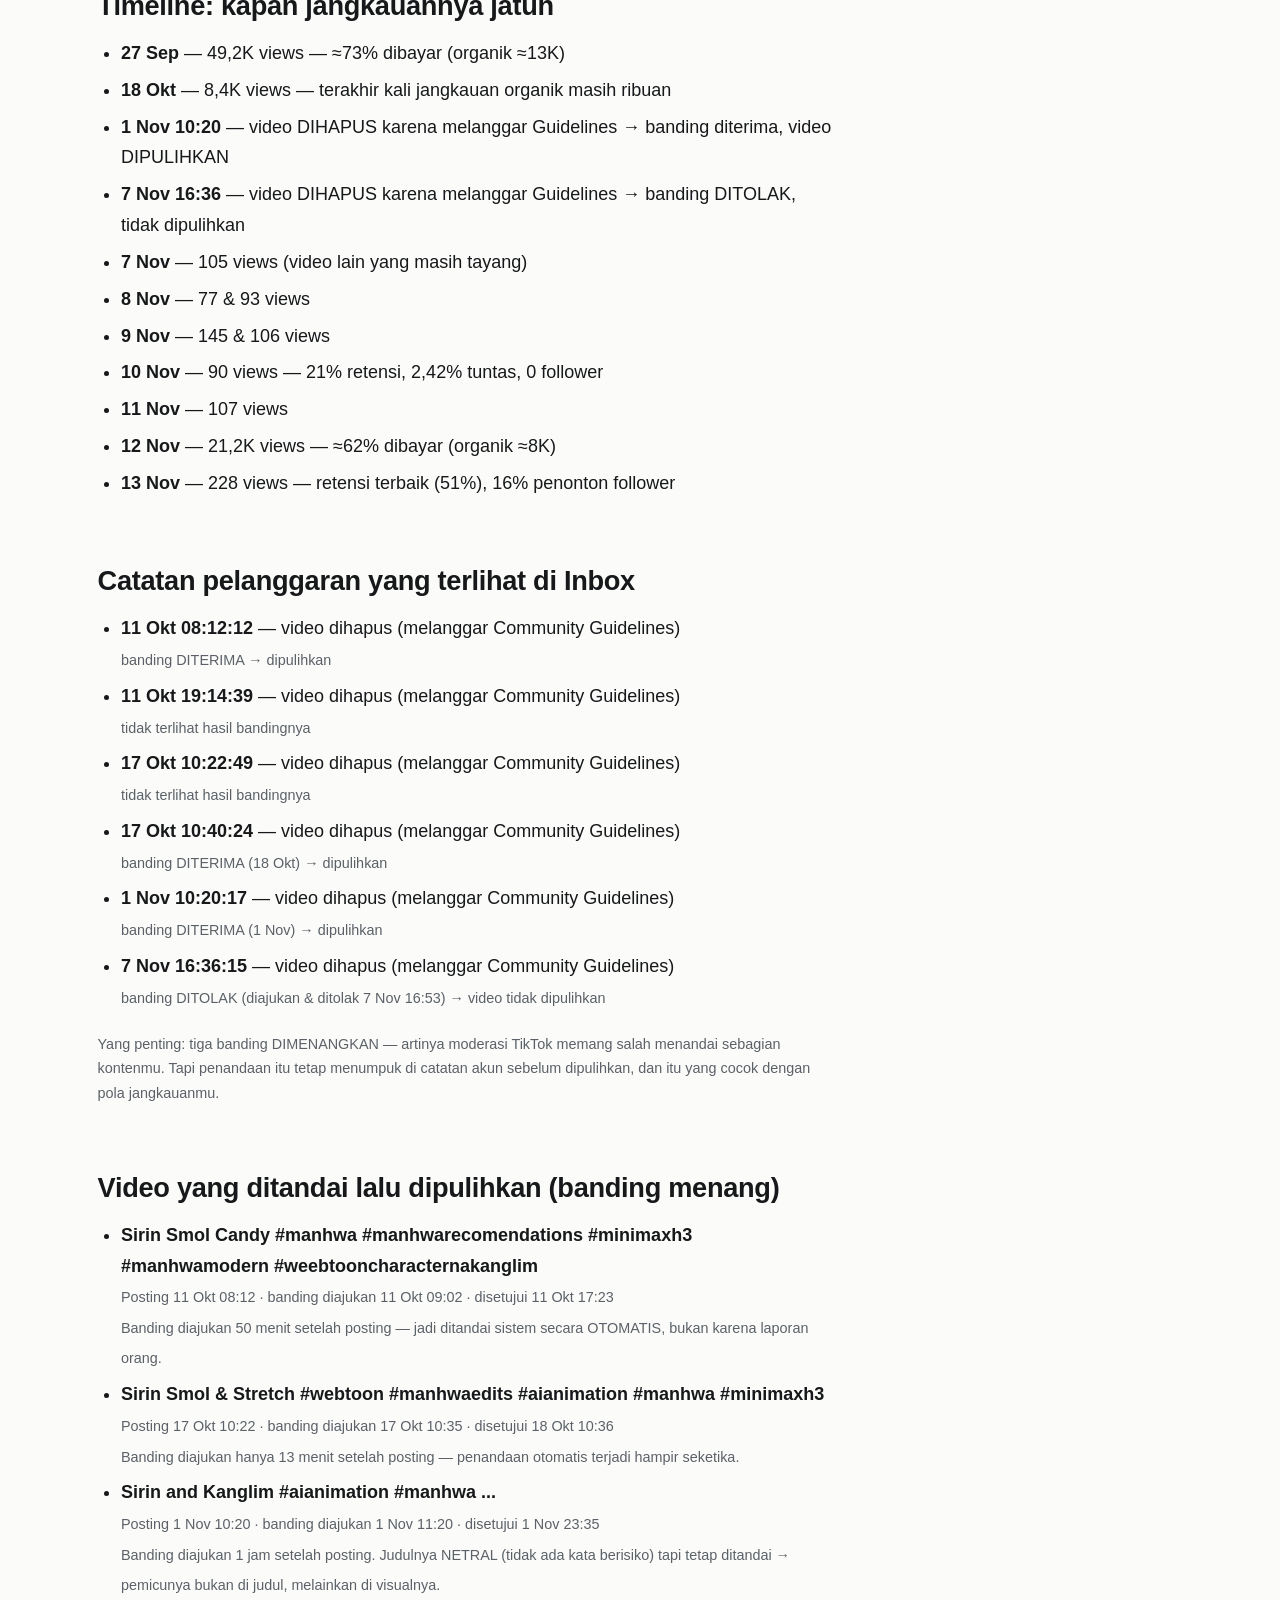
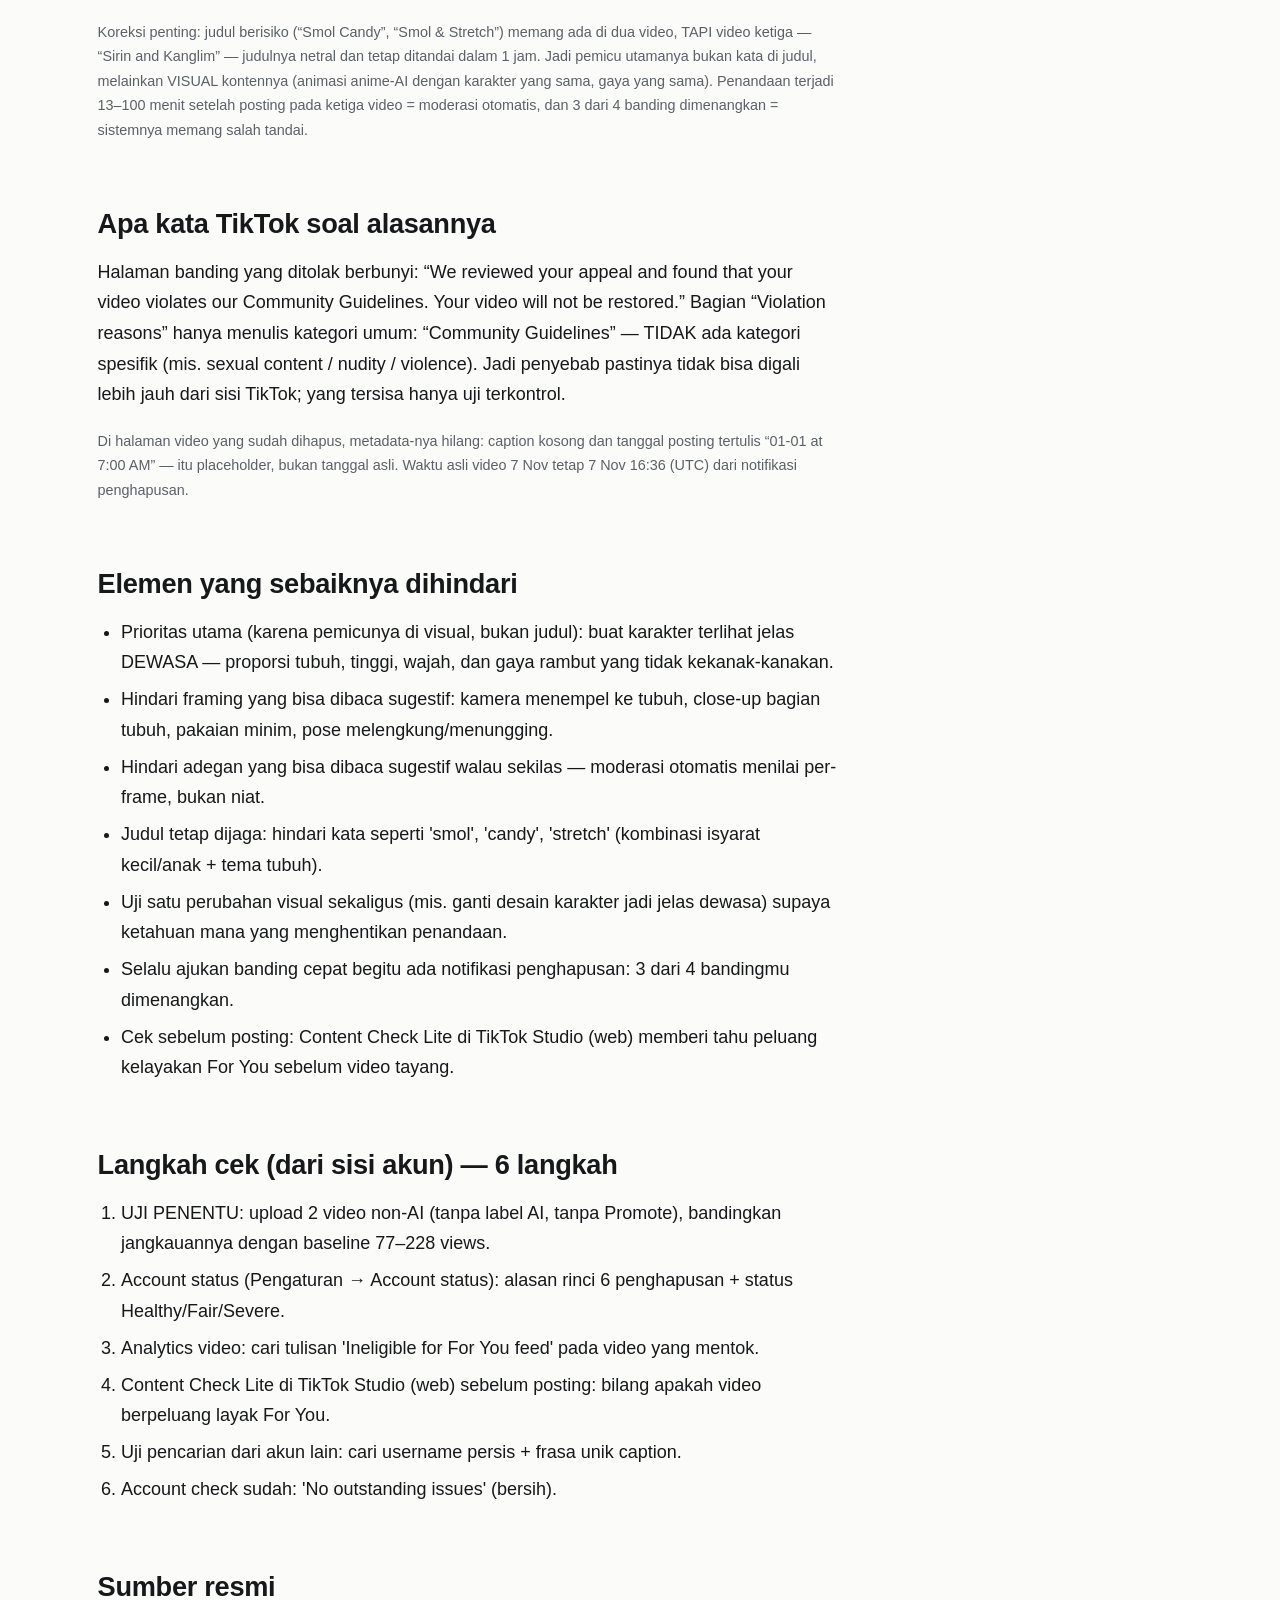
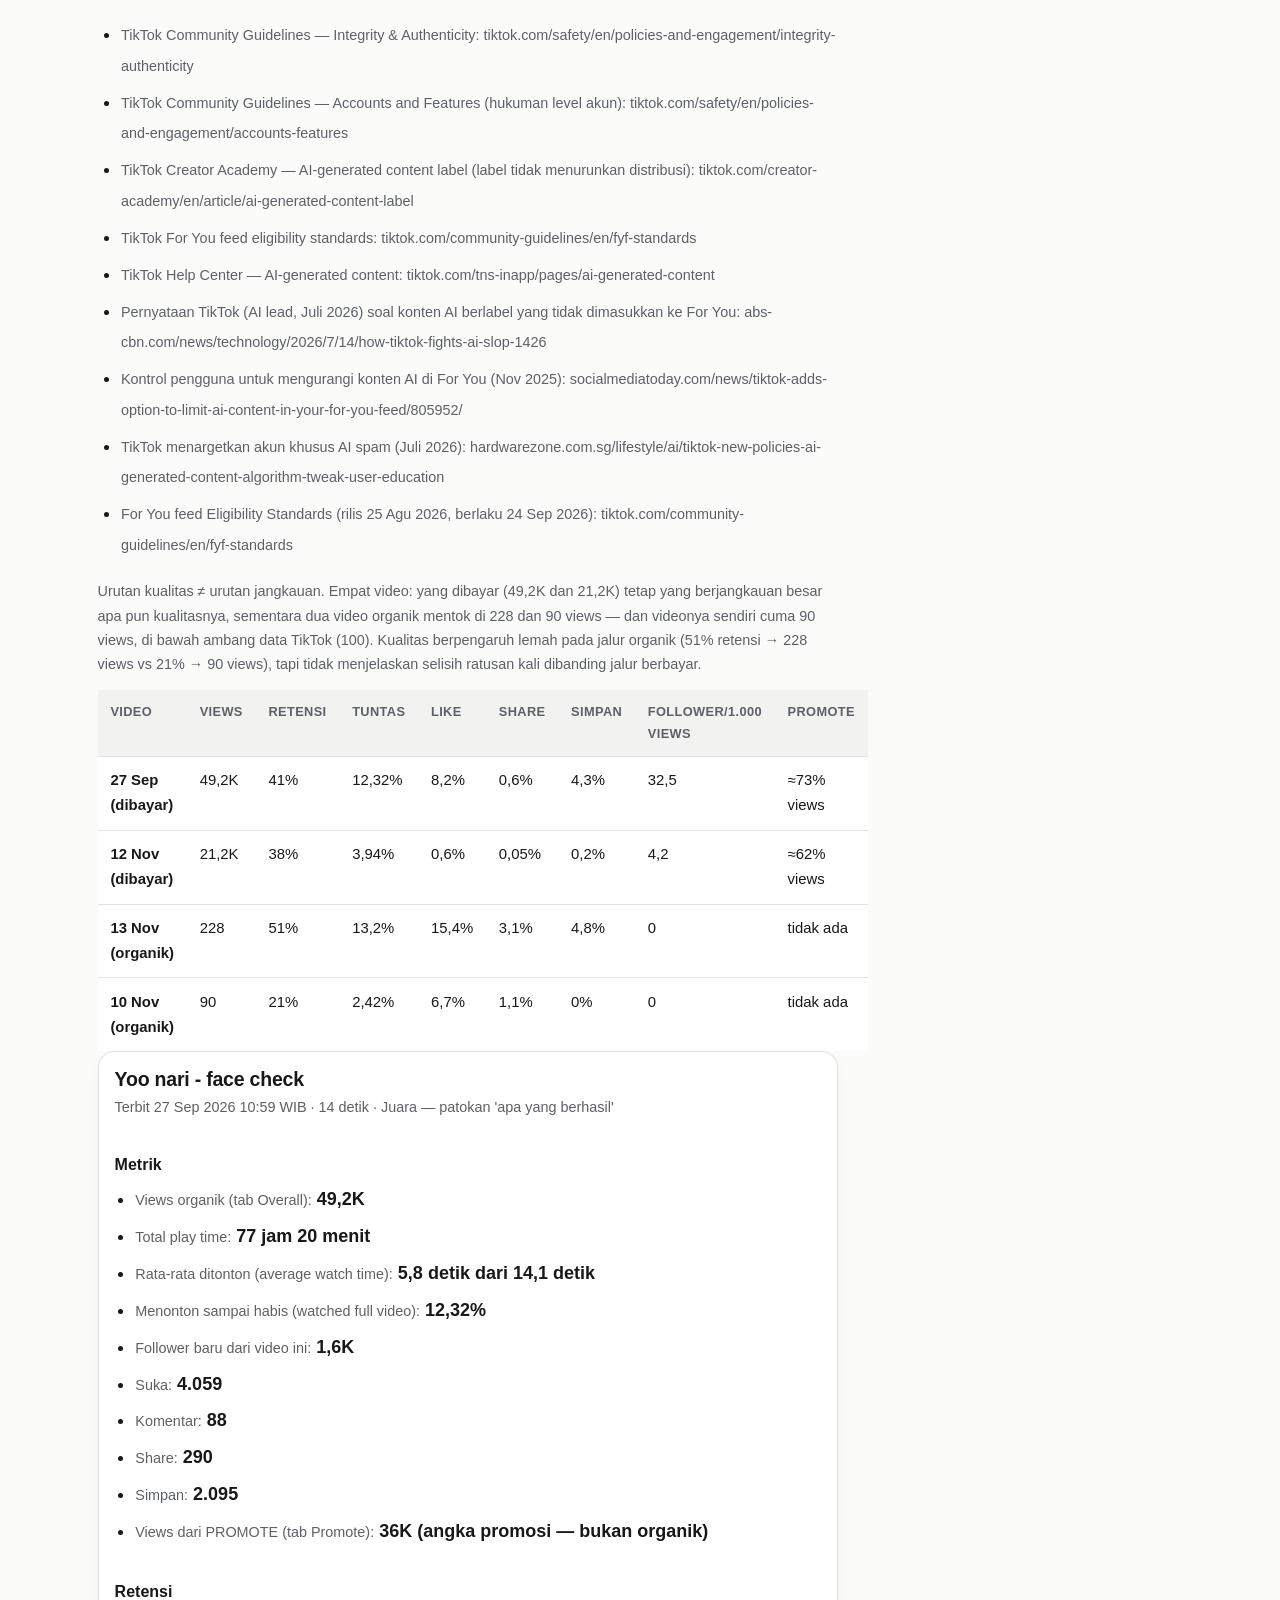
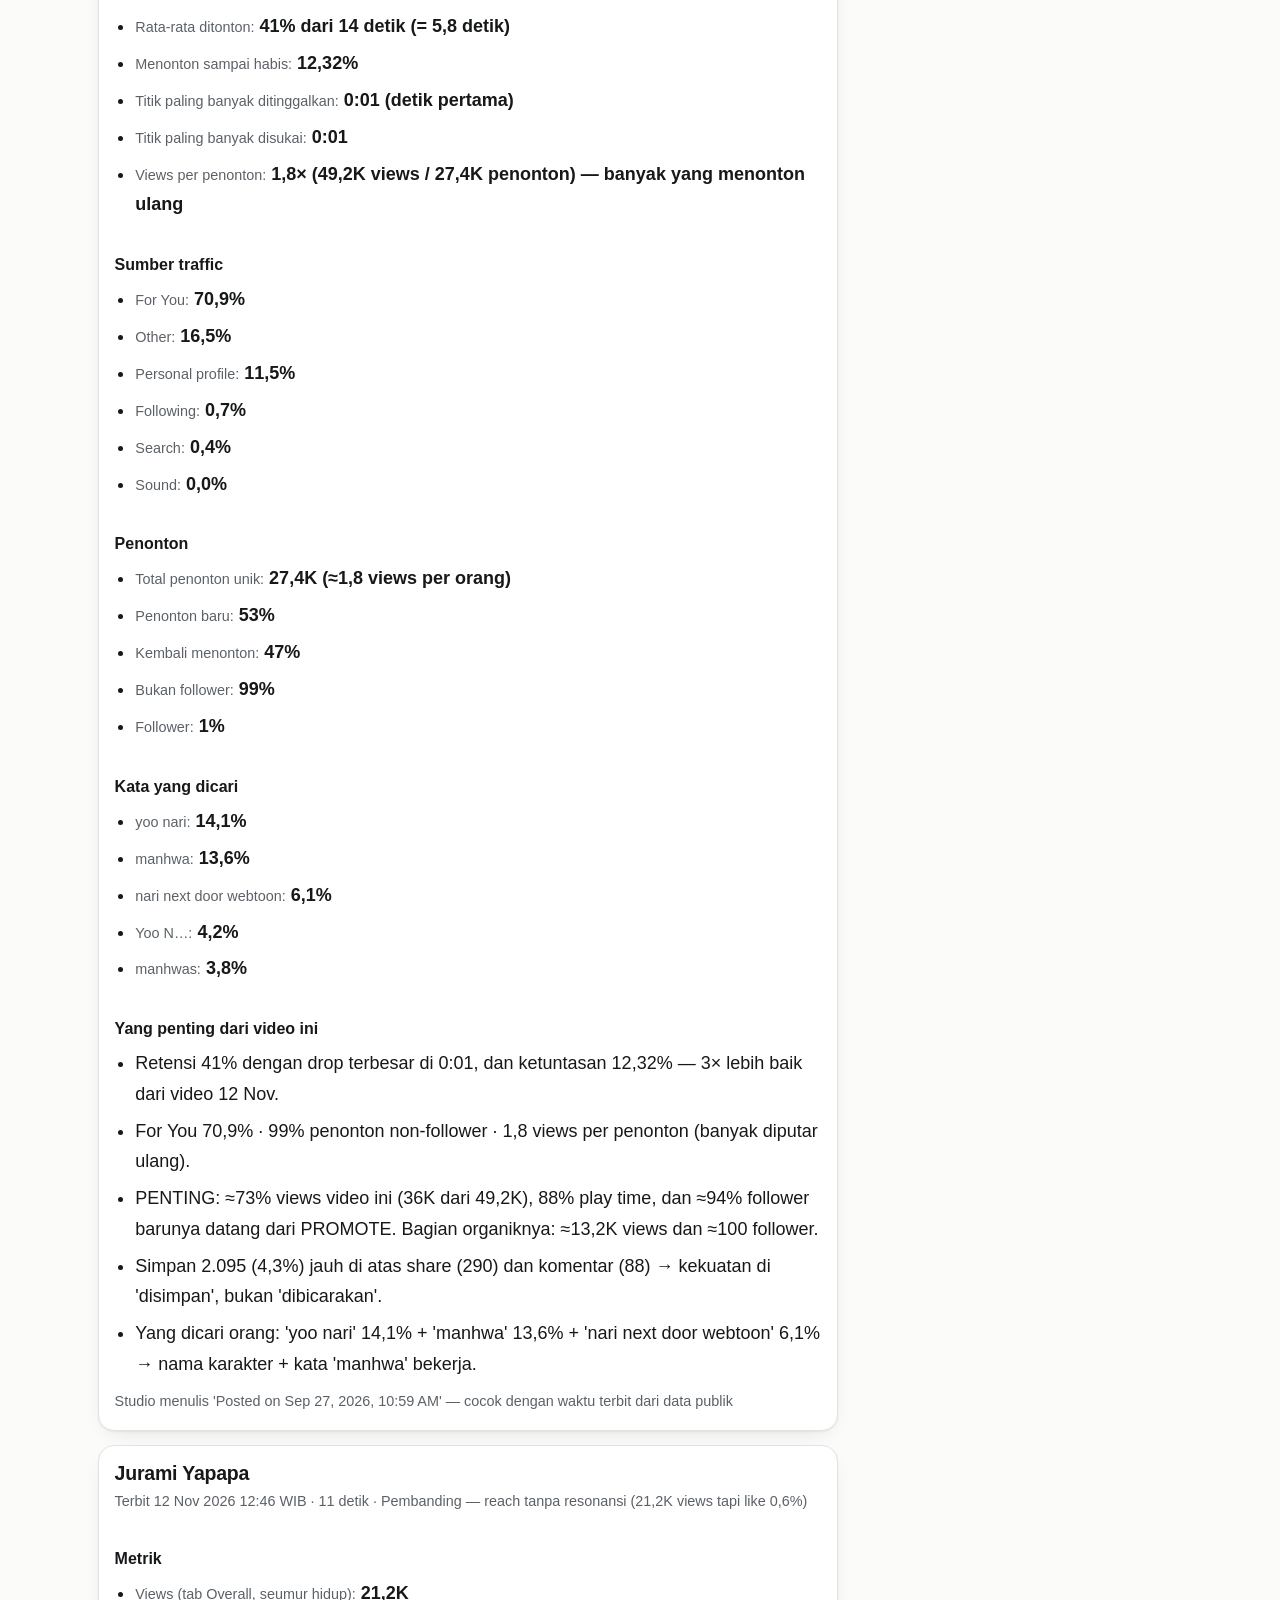
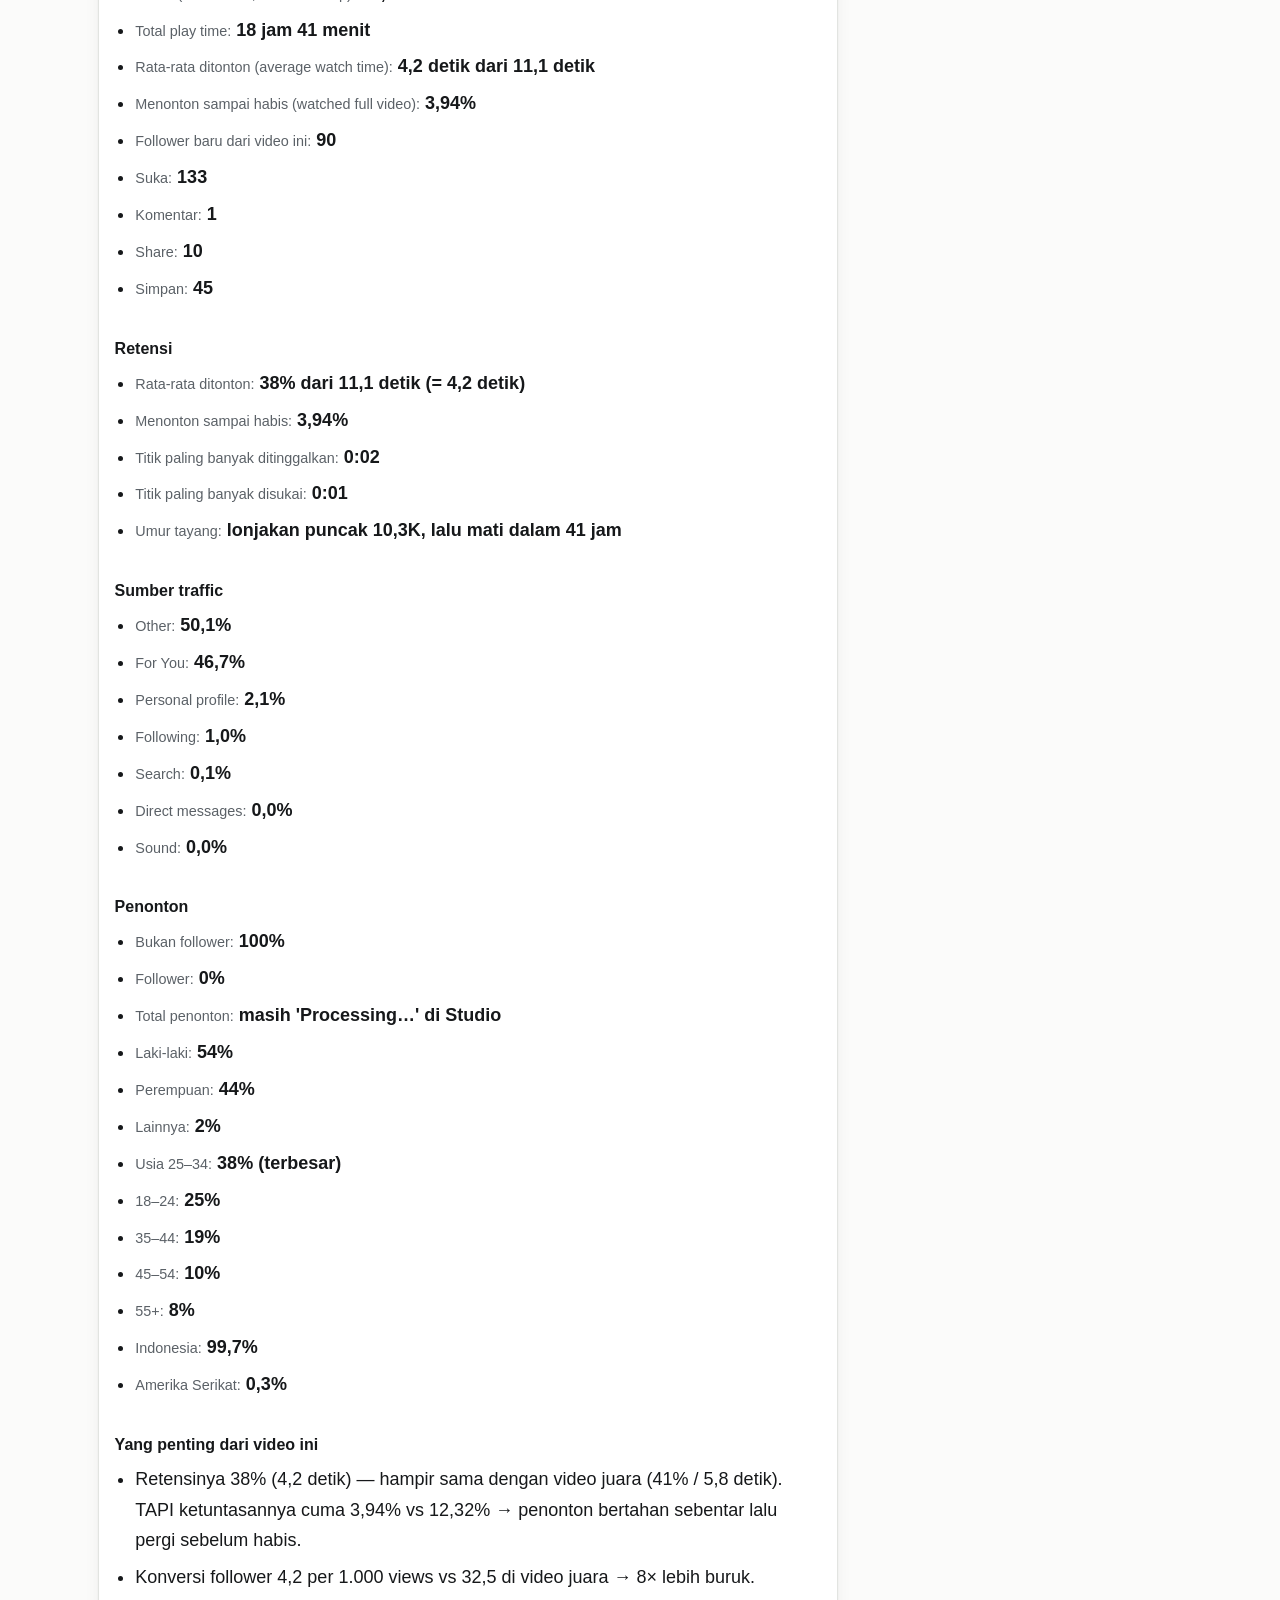
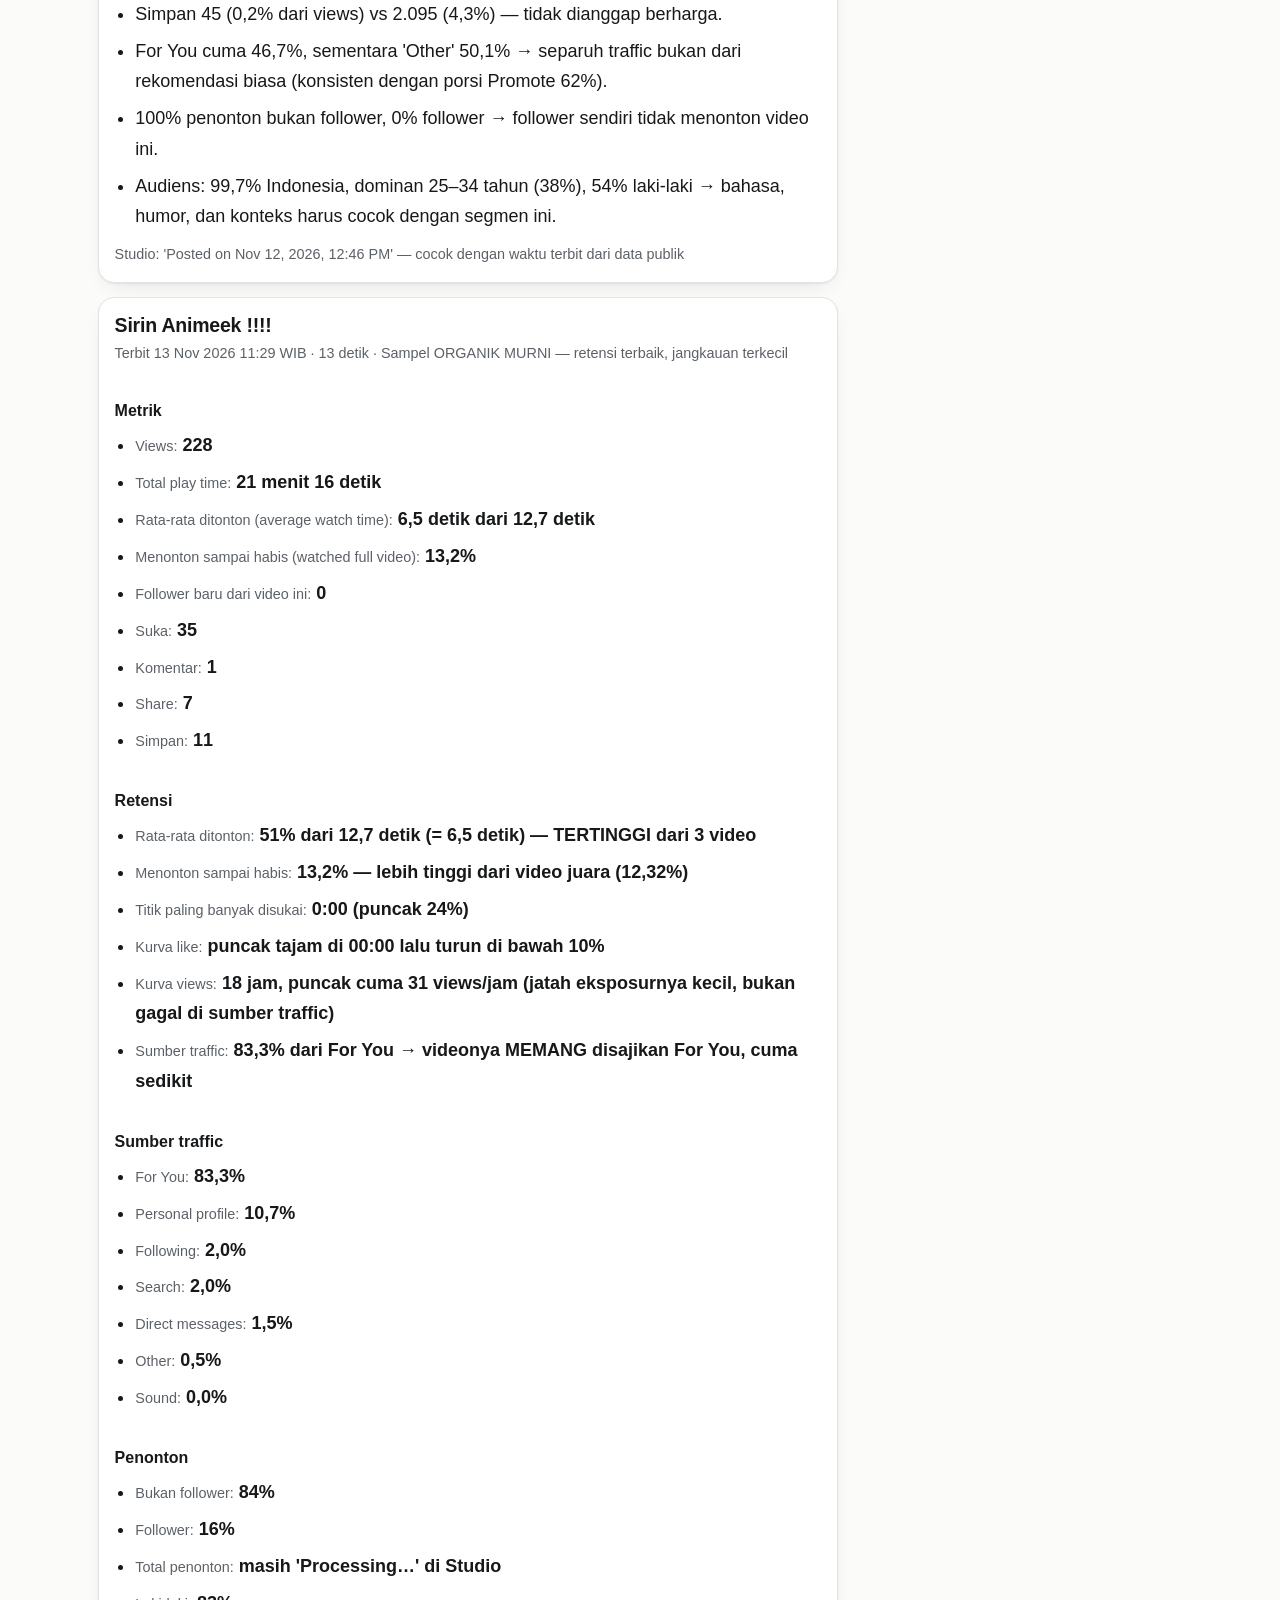
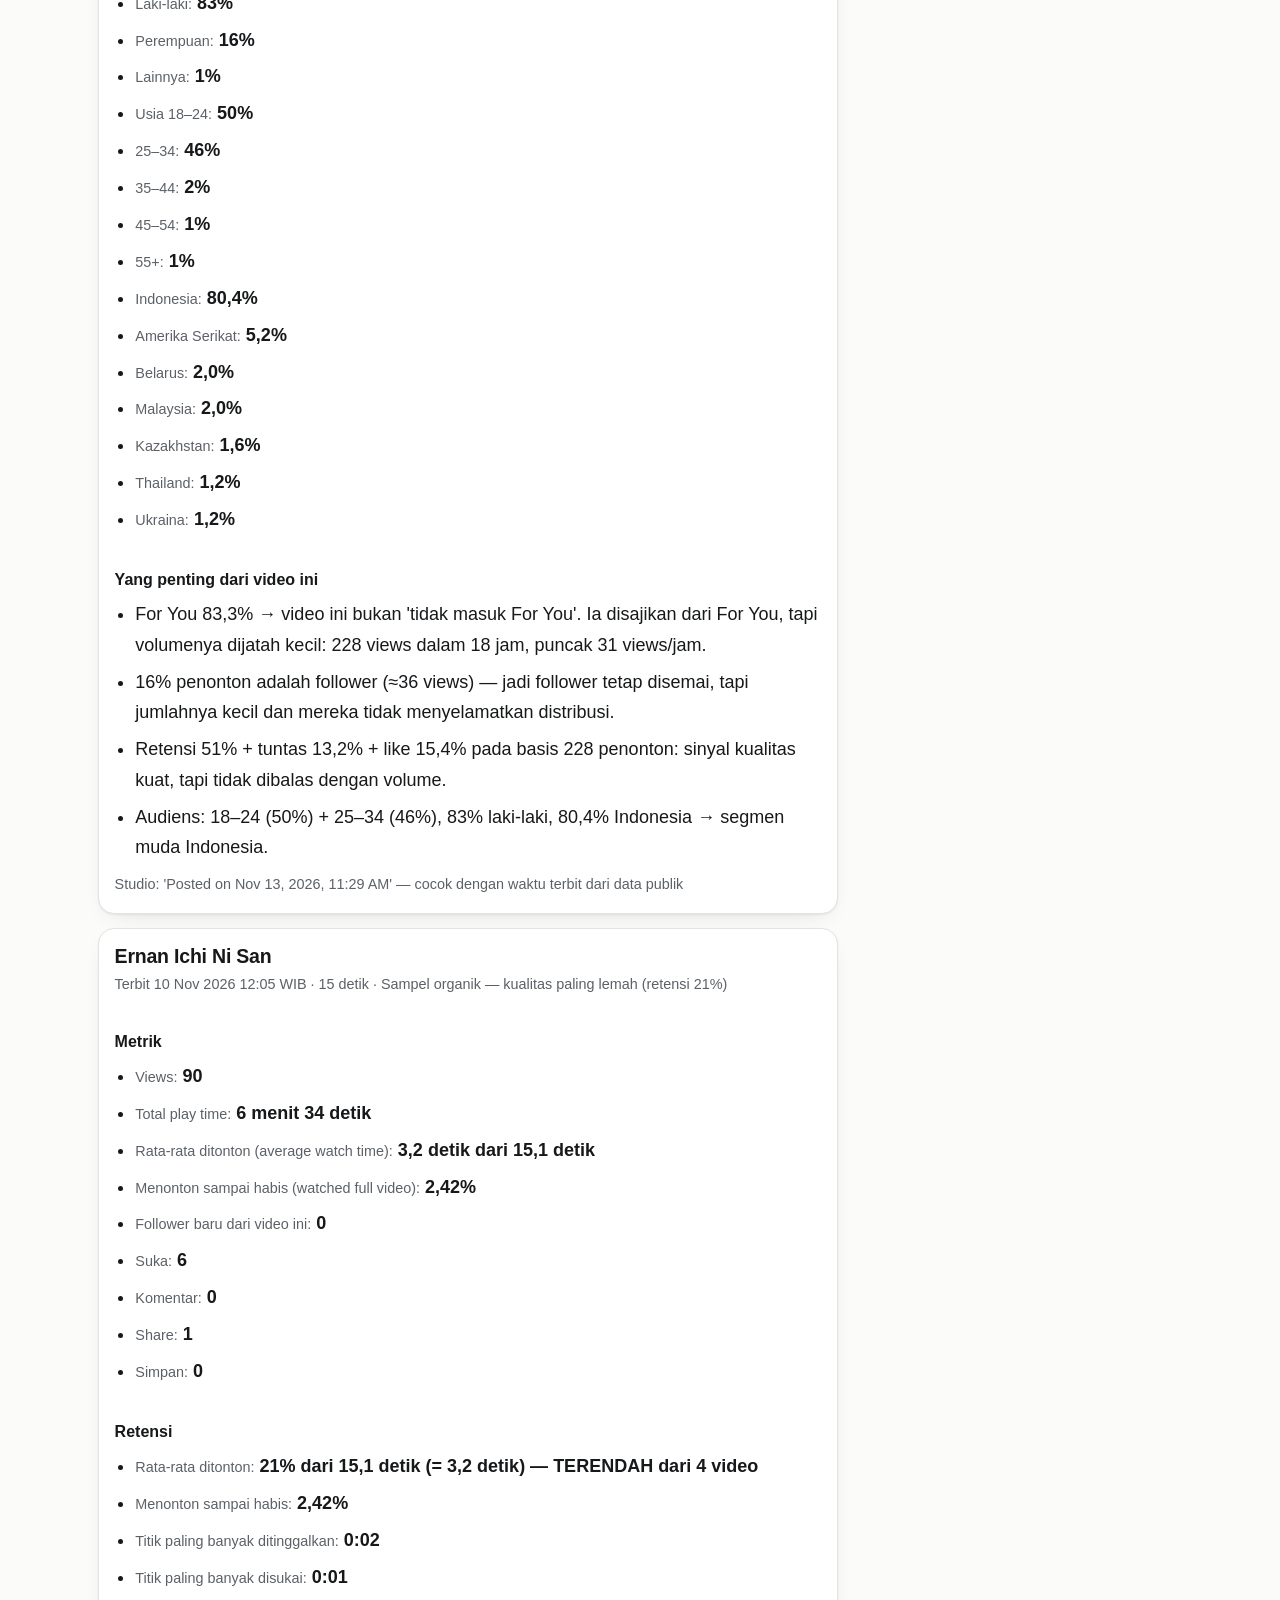
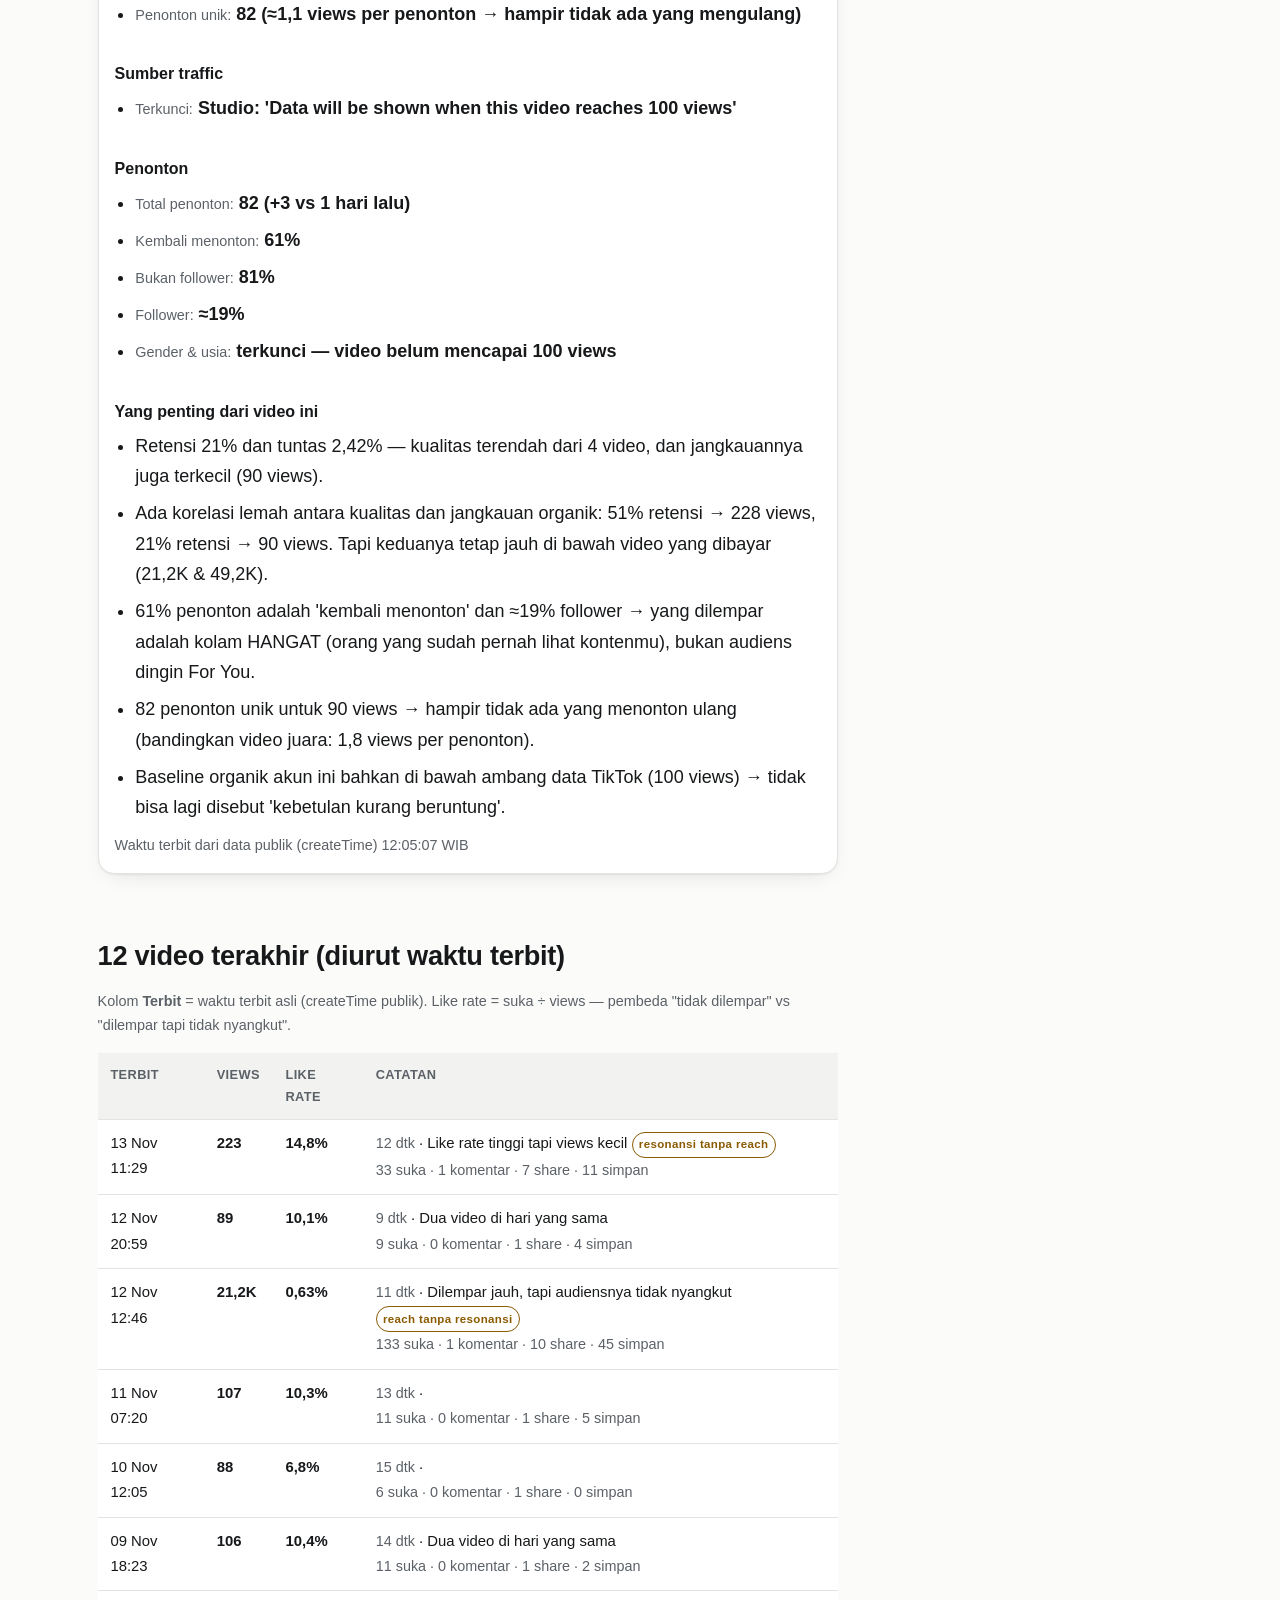
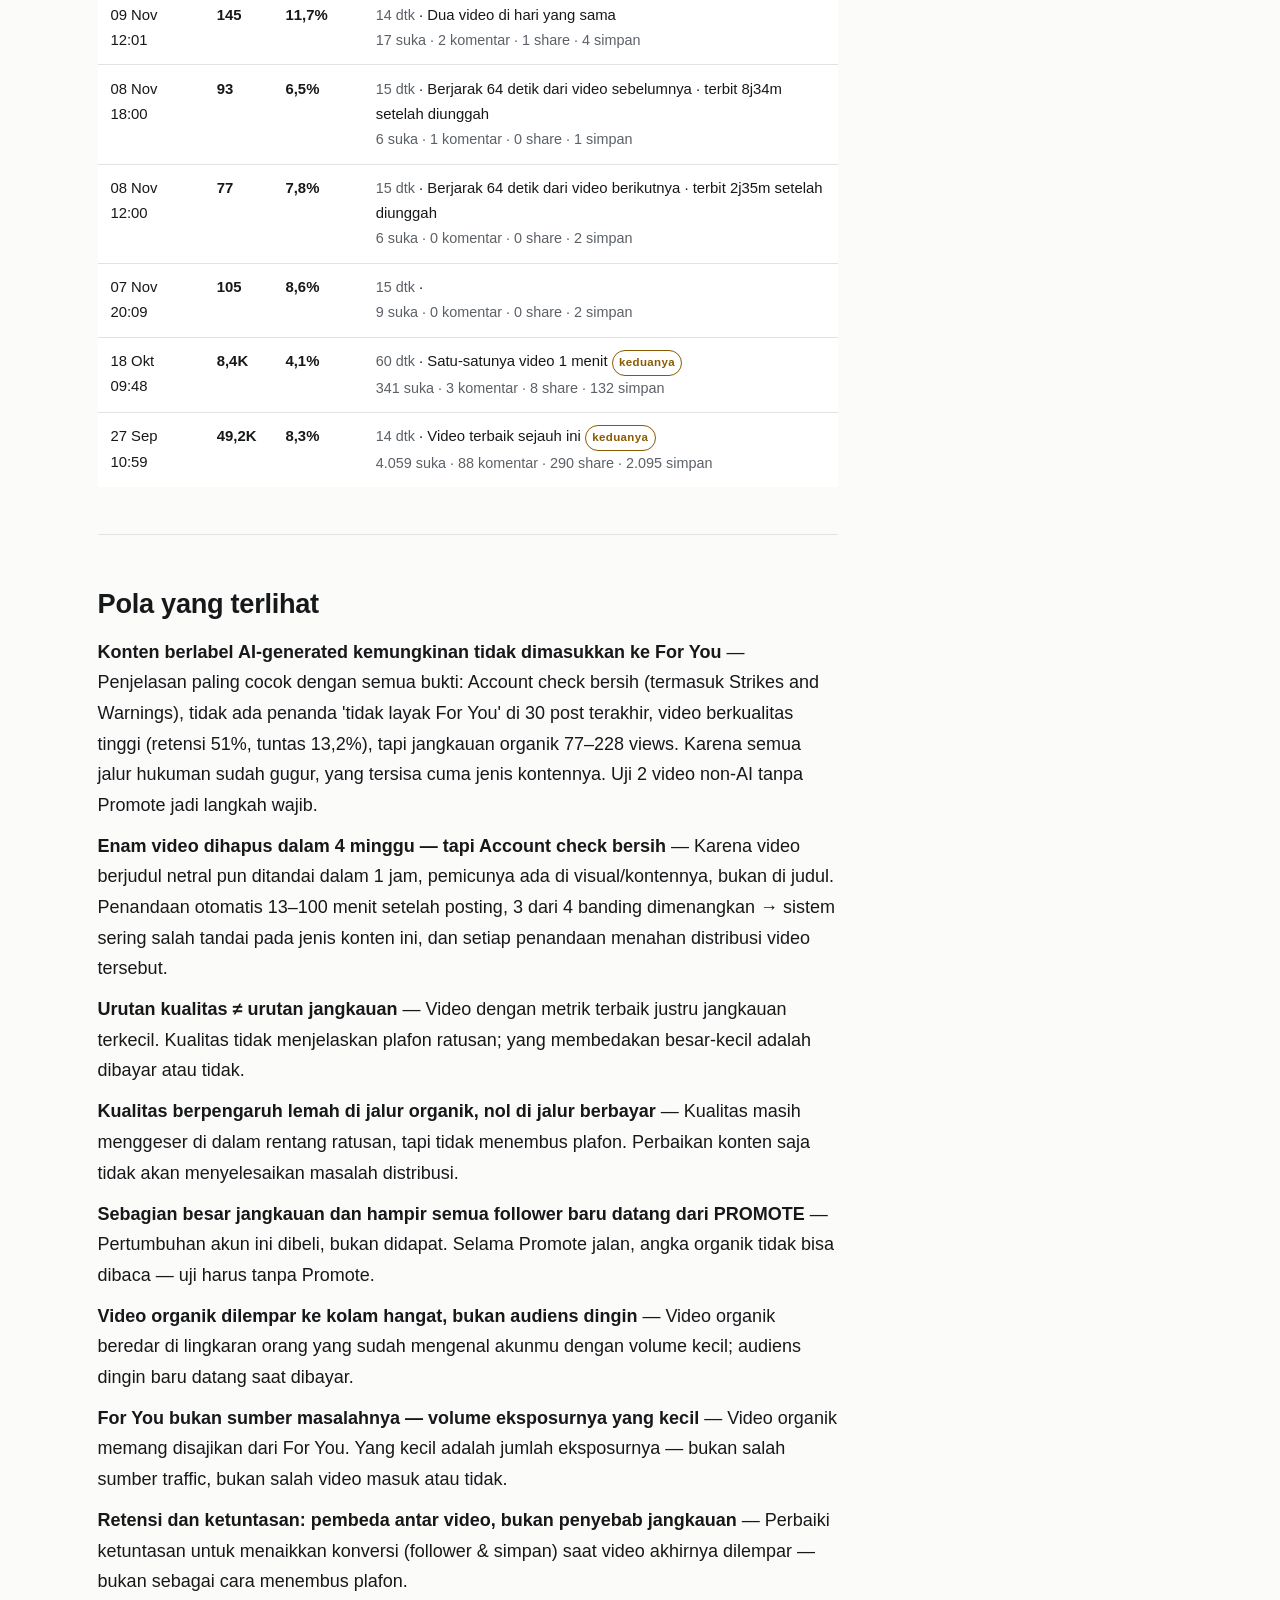
==== commit 816f5d77: "Banding 7 Nov ditolak: TikTok hanya menyebut 'Community Guidelines' tanpa kategori; catat metadata h" ====
--- a/audit.html
+++ b/audit.html
@@ -8,7 +8,7 @@
 <meta name="color-scheme" content="light dark">
 <meta name="theme-color" content="#0f6f63">
 <link rel="icon" href="assets/favicon.svg" type="image/svg+xml">
-<link rel="stylesheet" href="assets/style.css?v=36">
+<link rel="stylesheet" href="assets/style.css?v=38">
 <script>
   try {
     var t = localStorage.getItem('theme');
@@ -154,7 +154,7 @@
   </div>
 </footer>
 
-<script src="assets/app.js?v=36" defer></script>
-<script src="assets/growth.js?v=36" defer></script>
+<script src="assets/app.js?v=38" defer></script>
+<script src="assets/growth.js?v=38" defer></script>
 </body>
 </html>
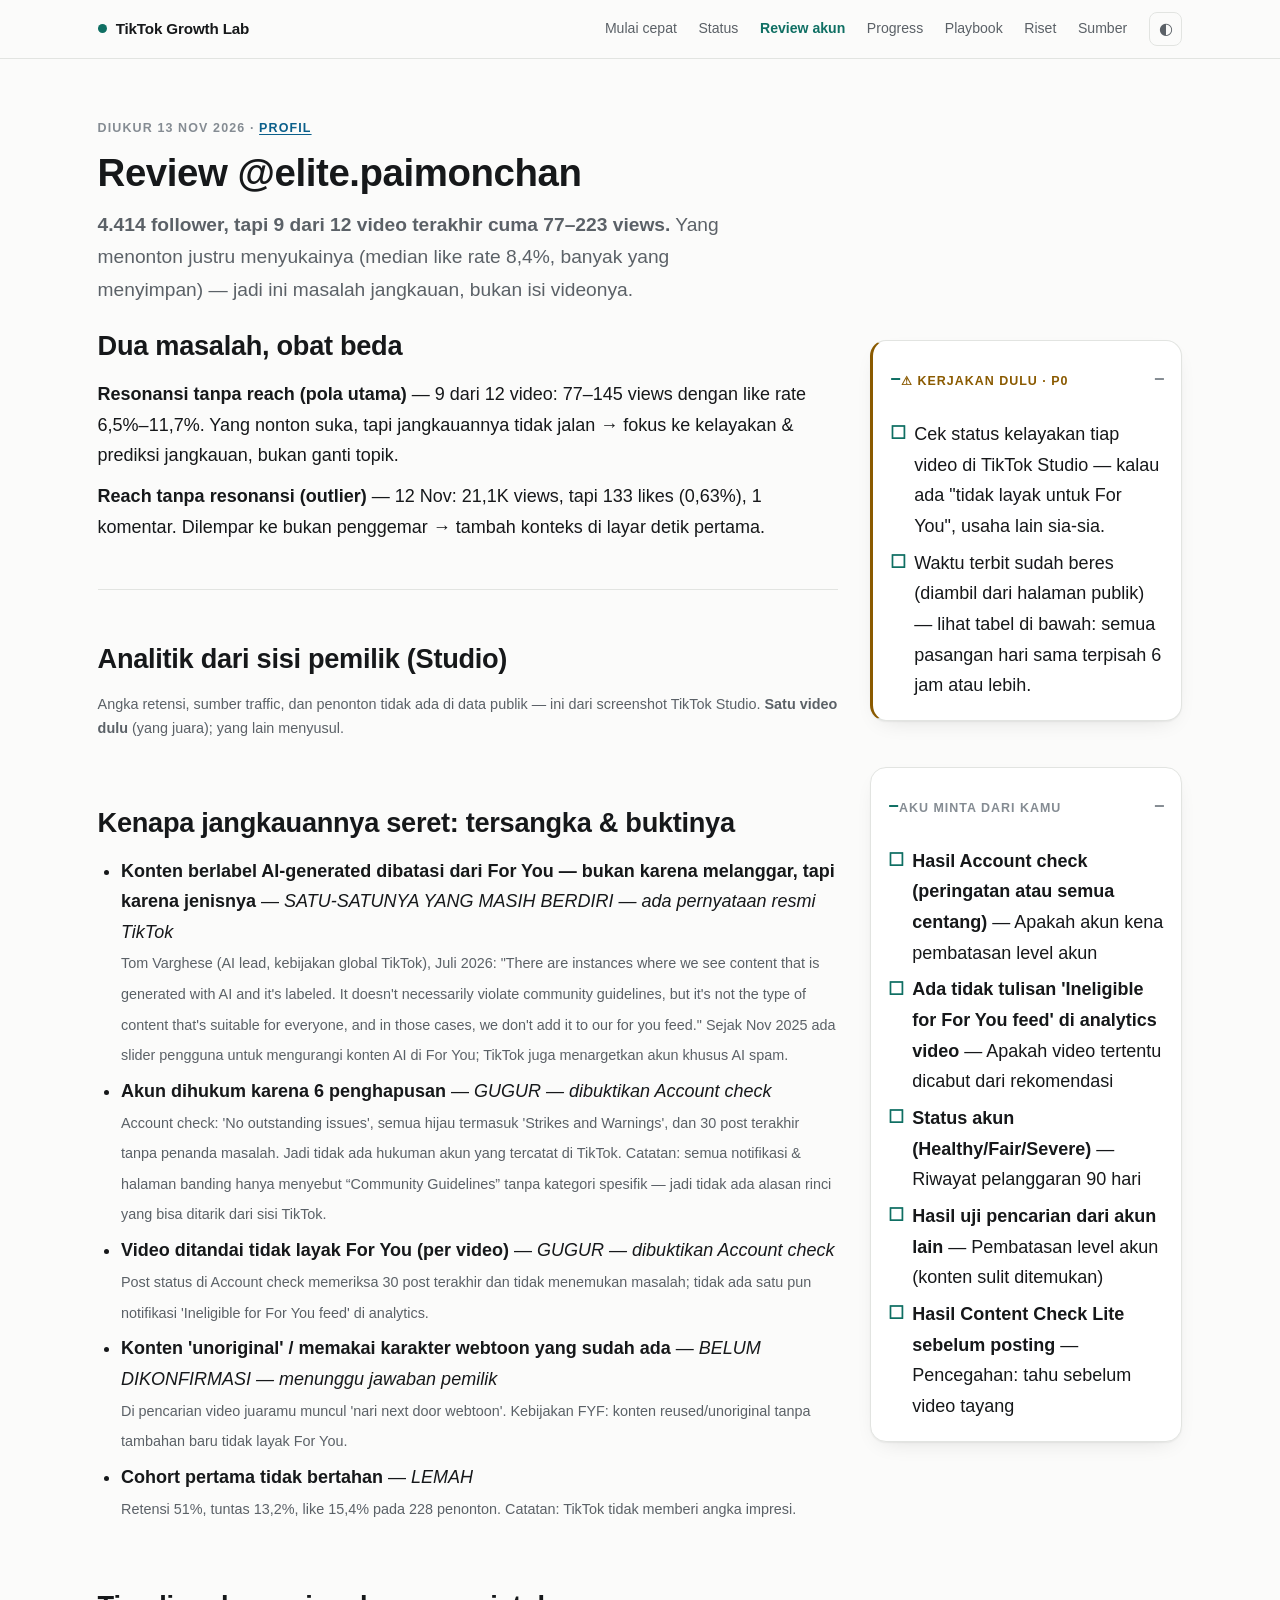
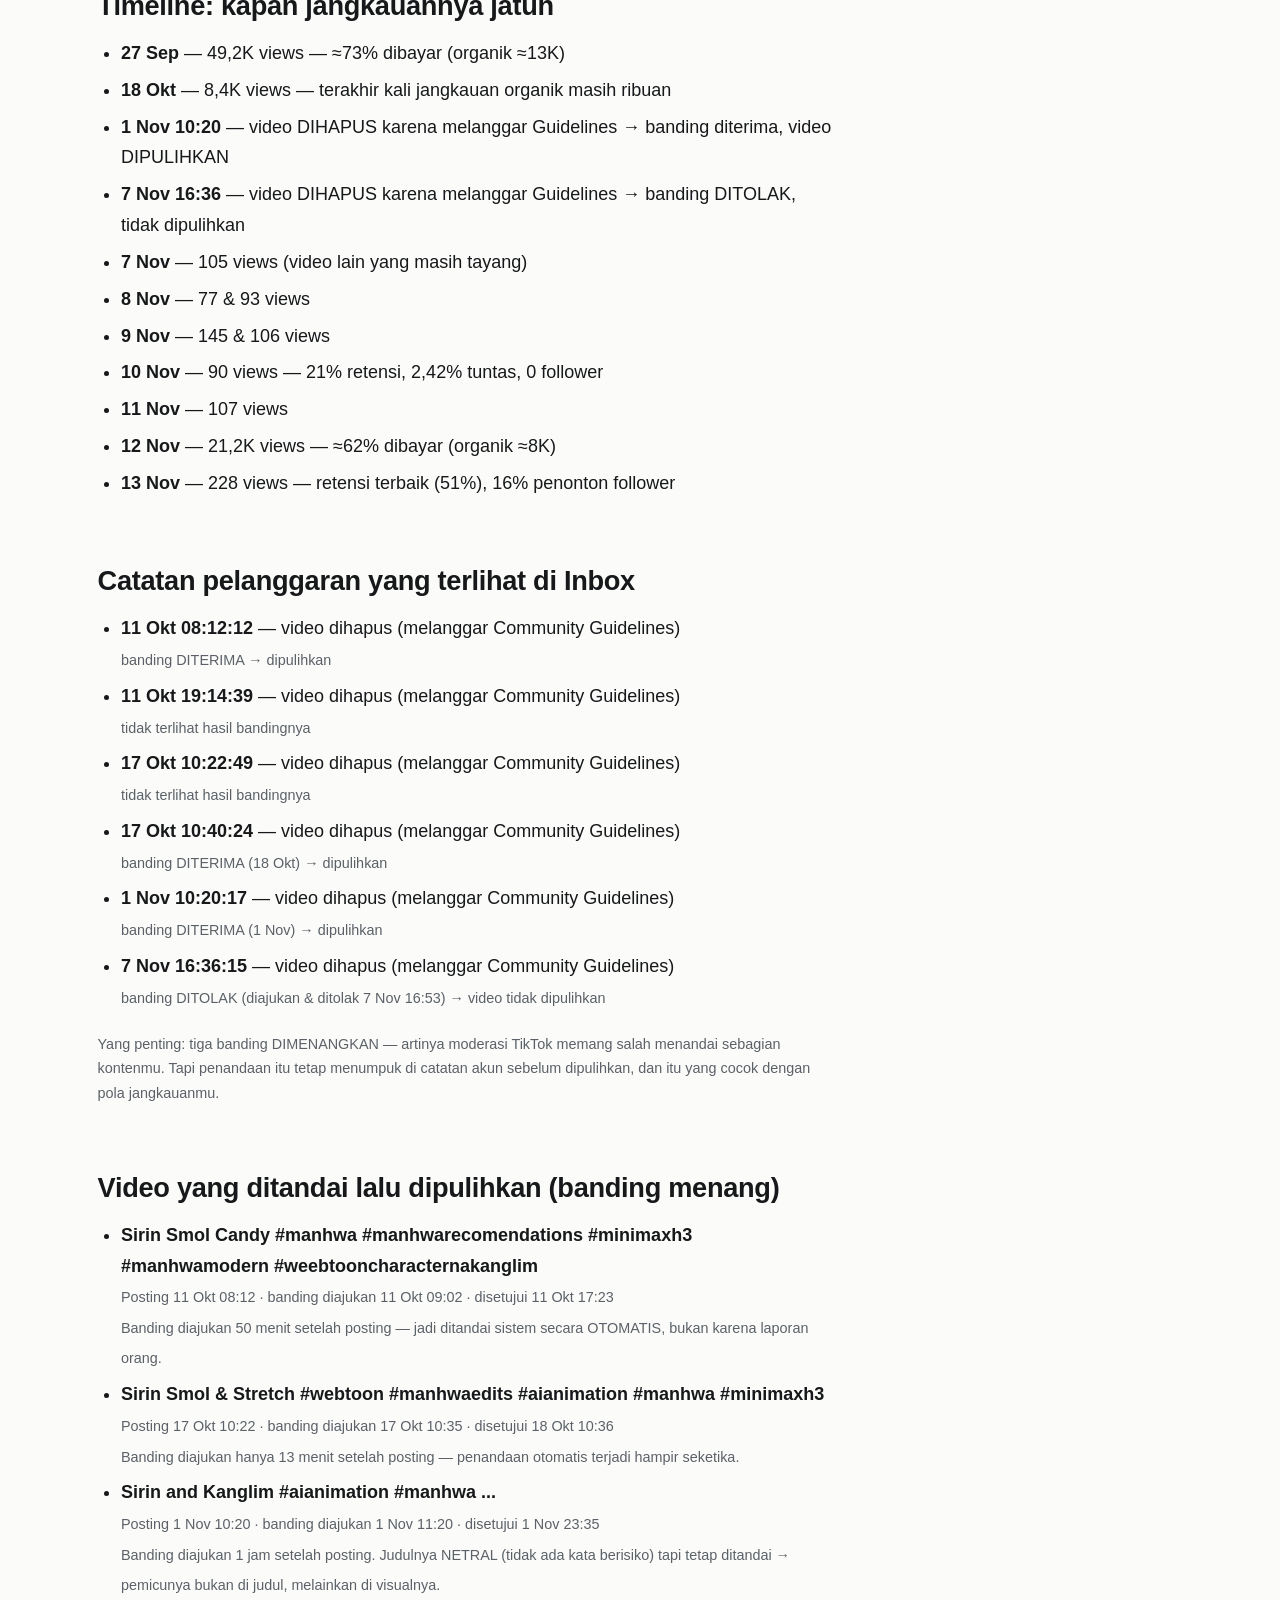
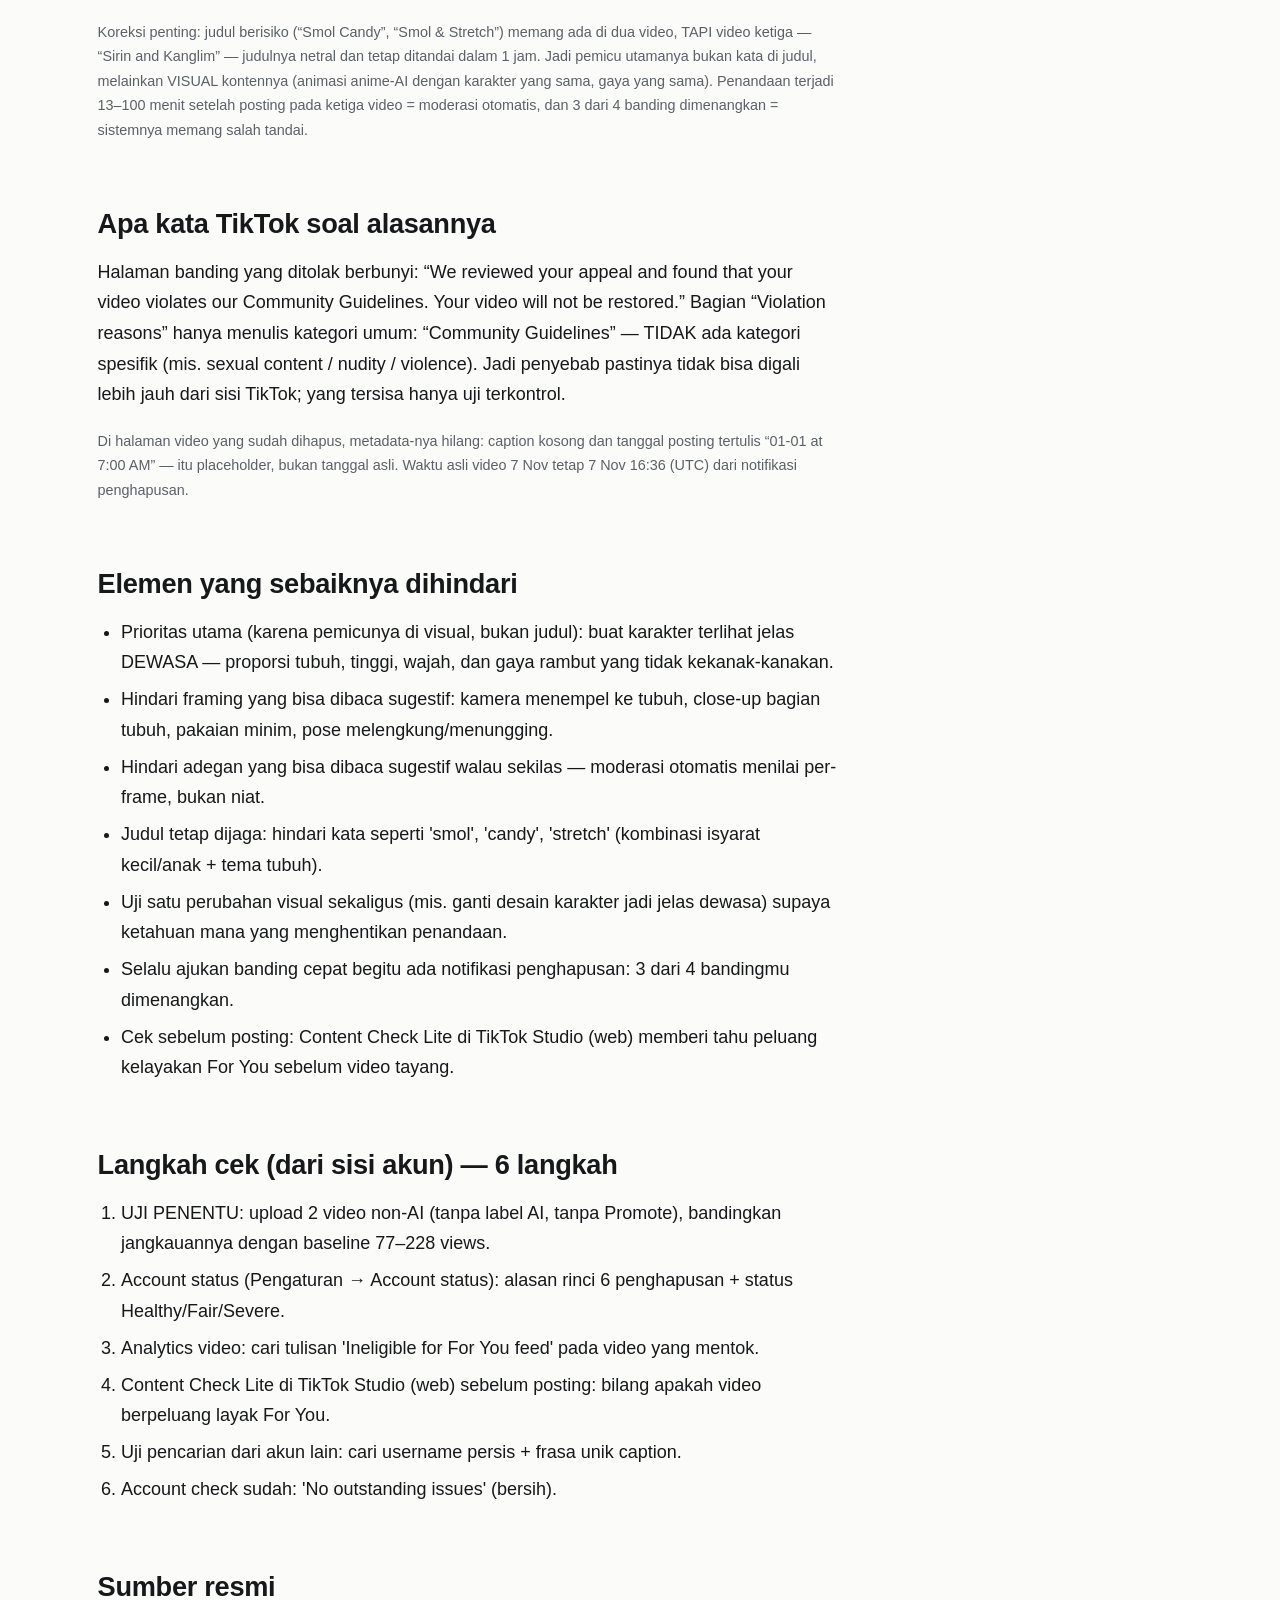
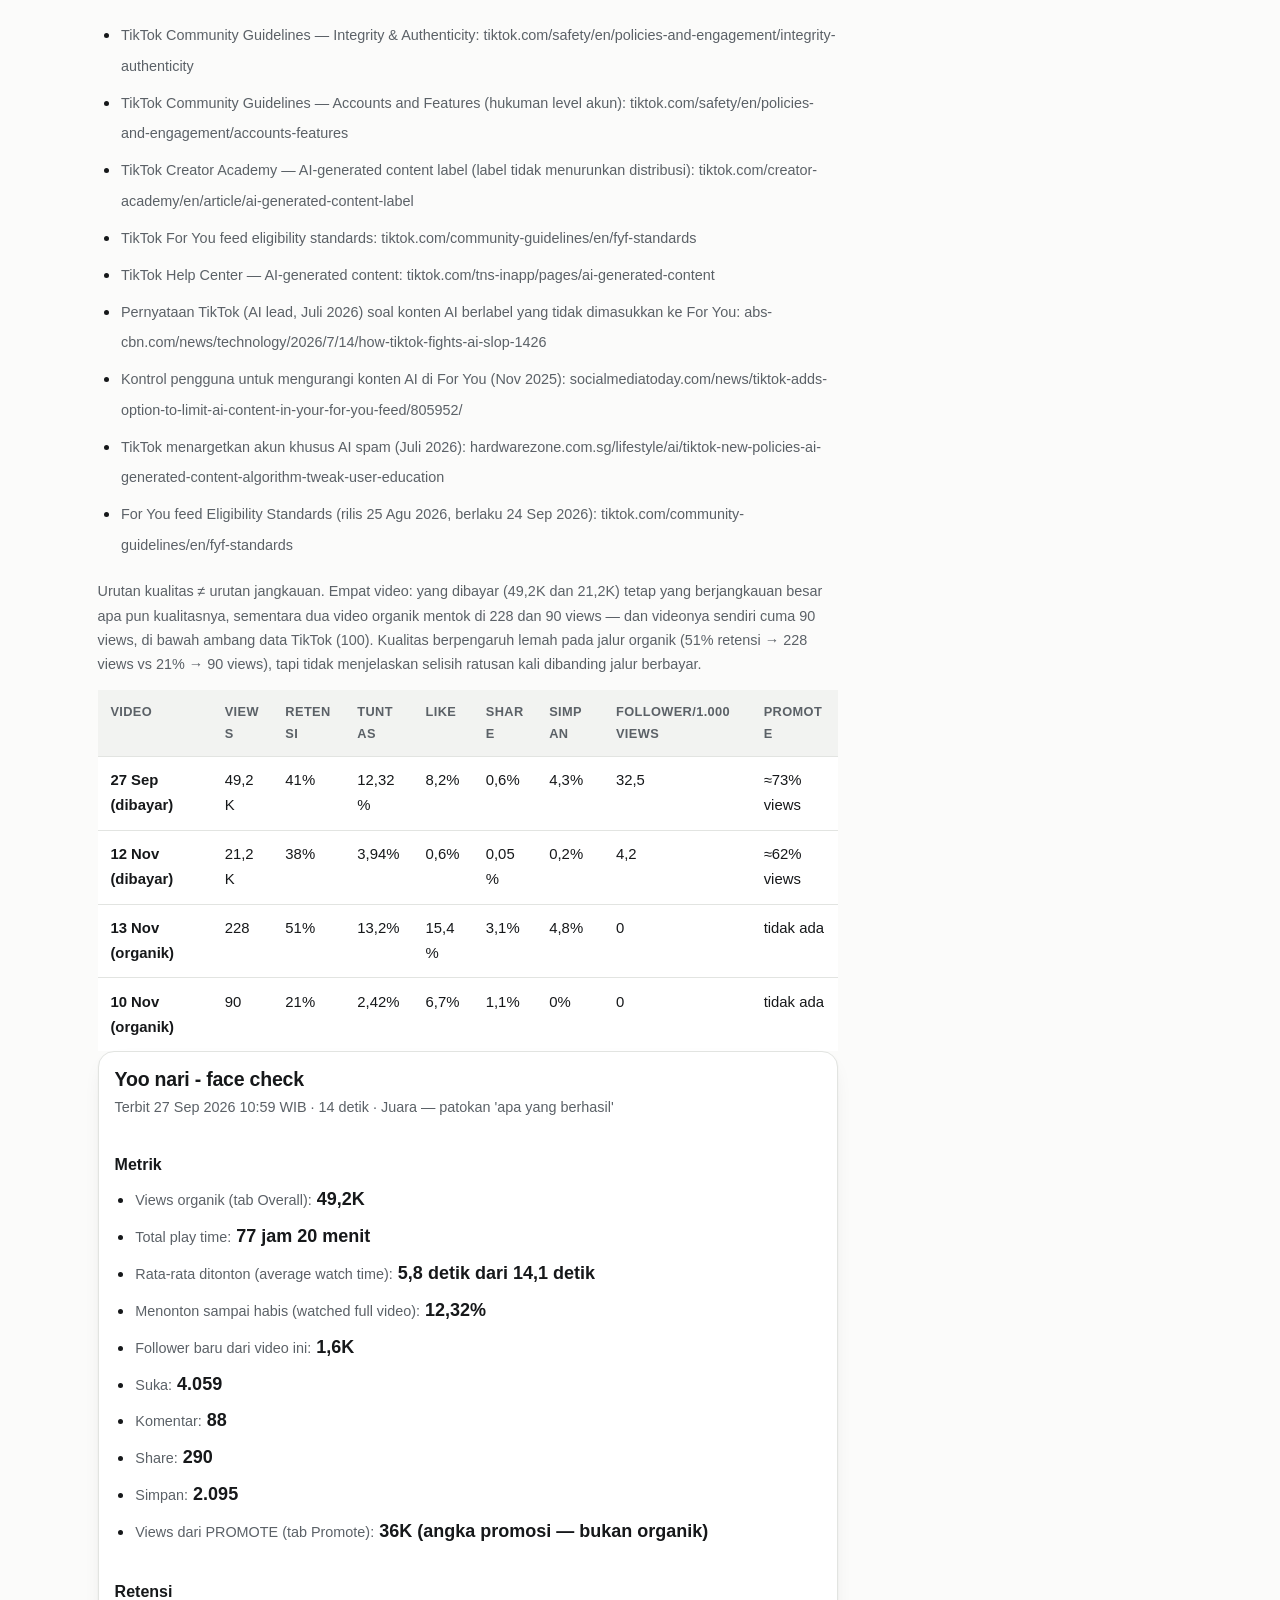
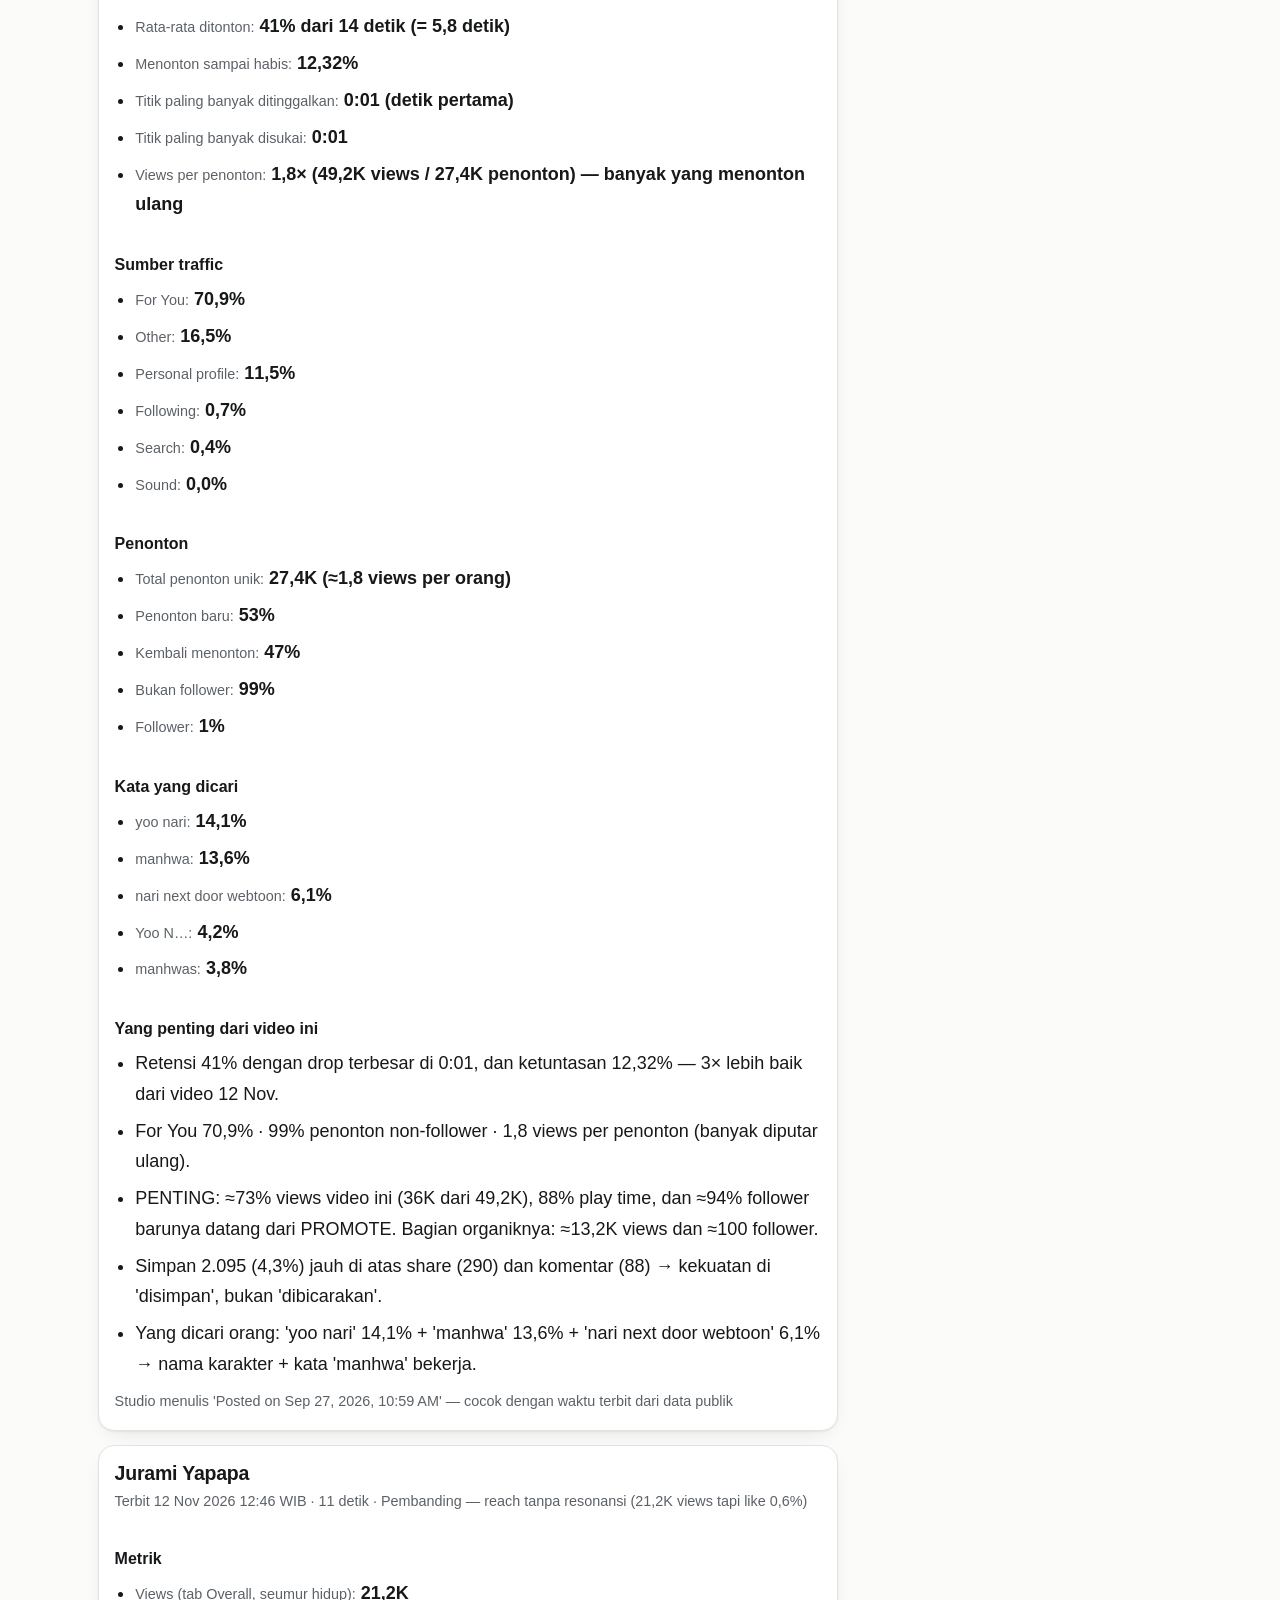
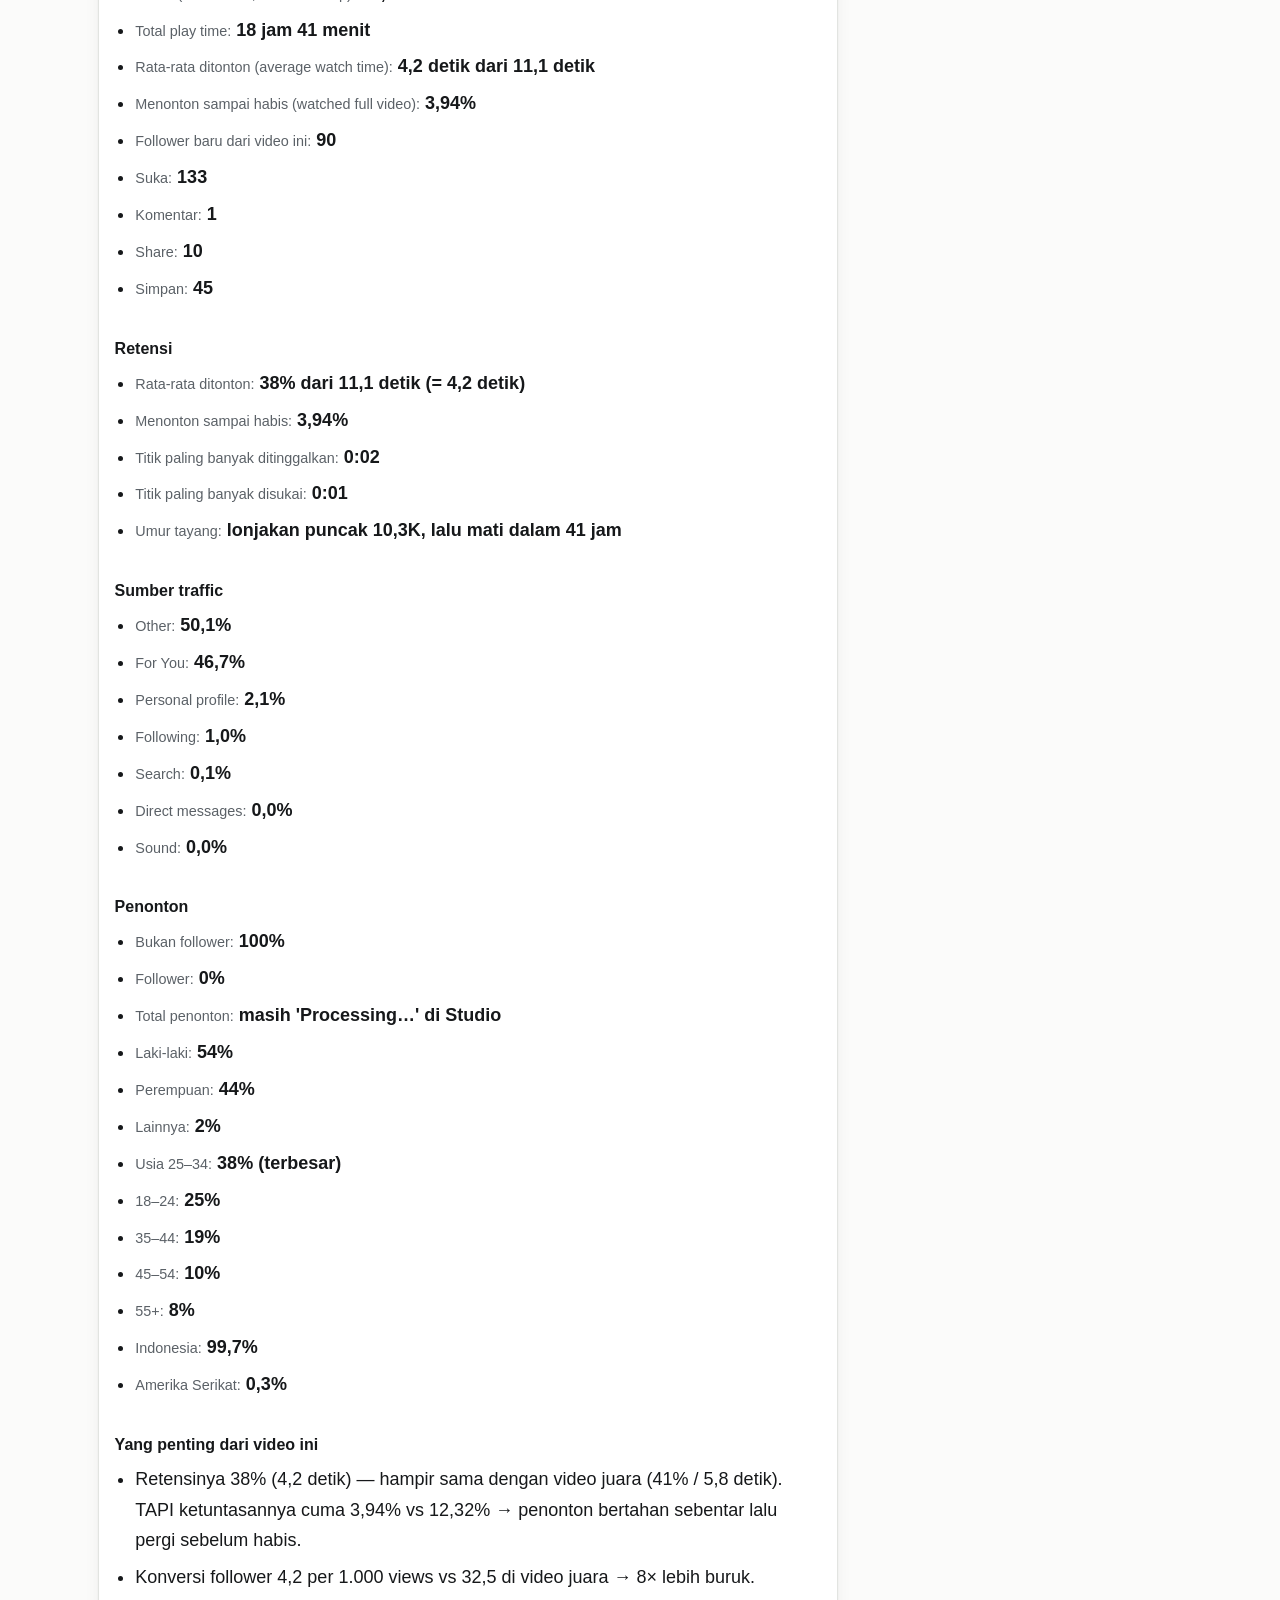
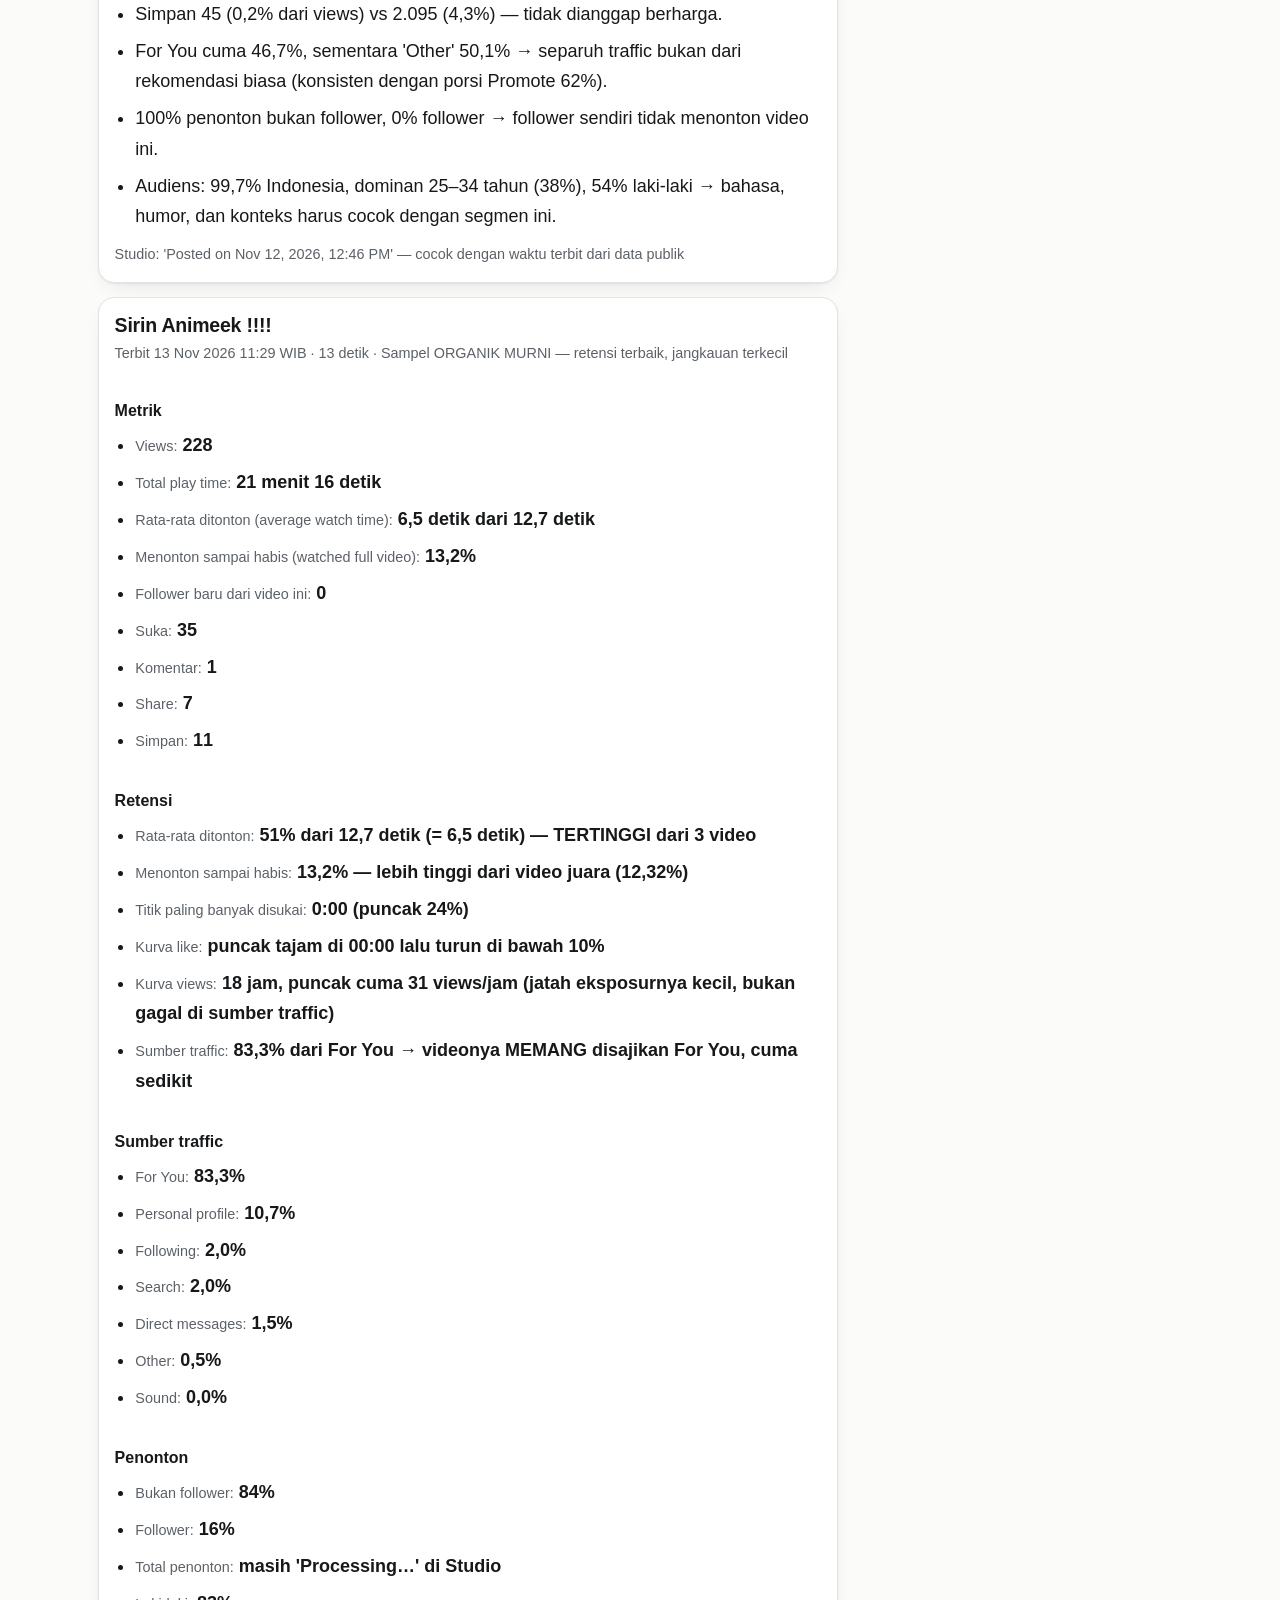
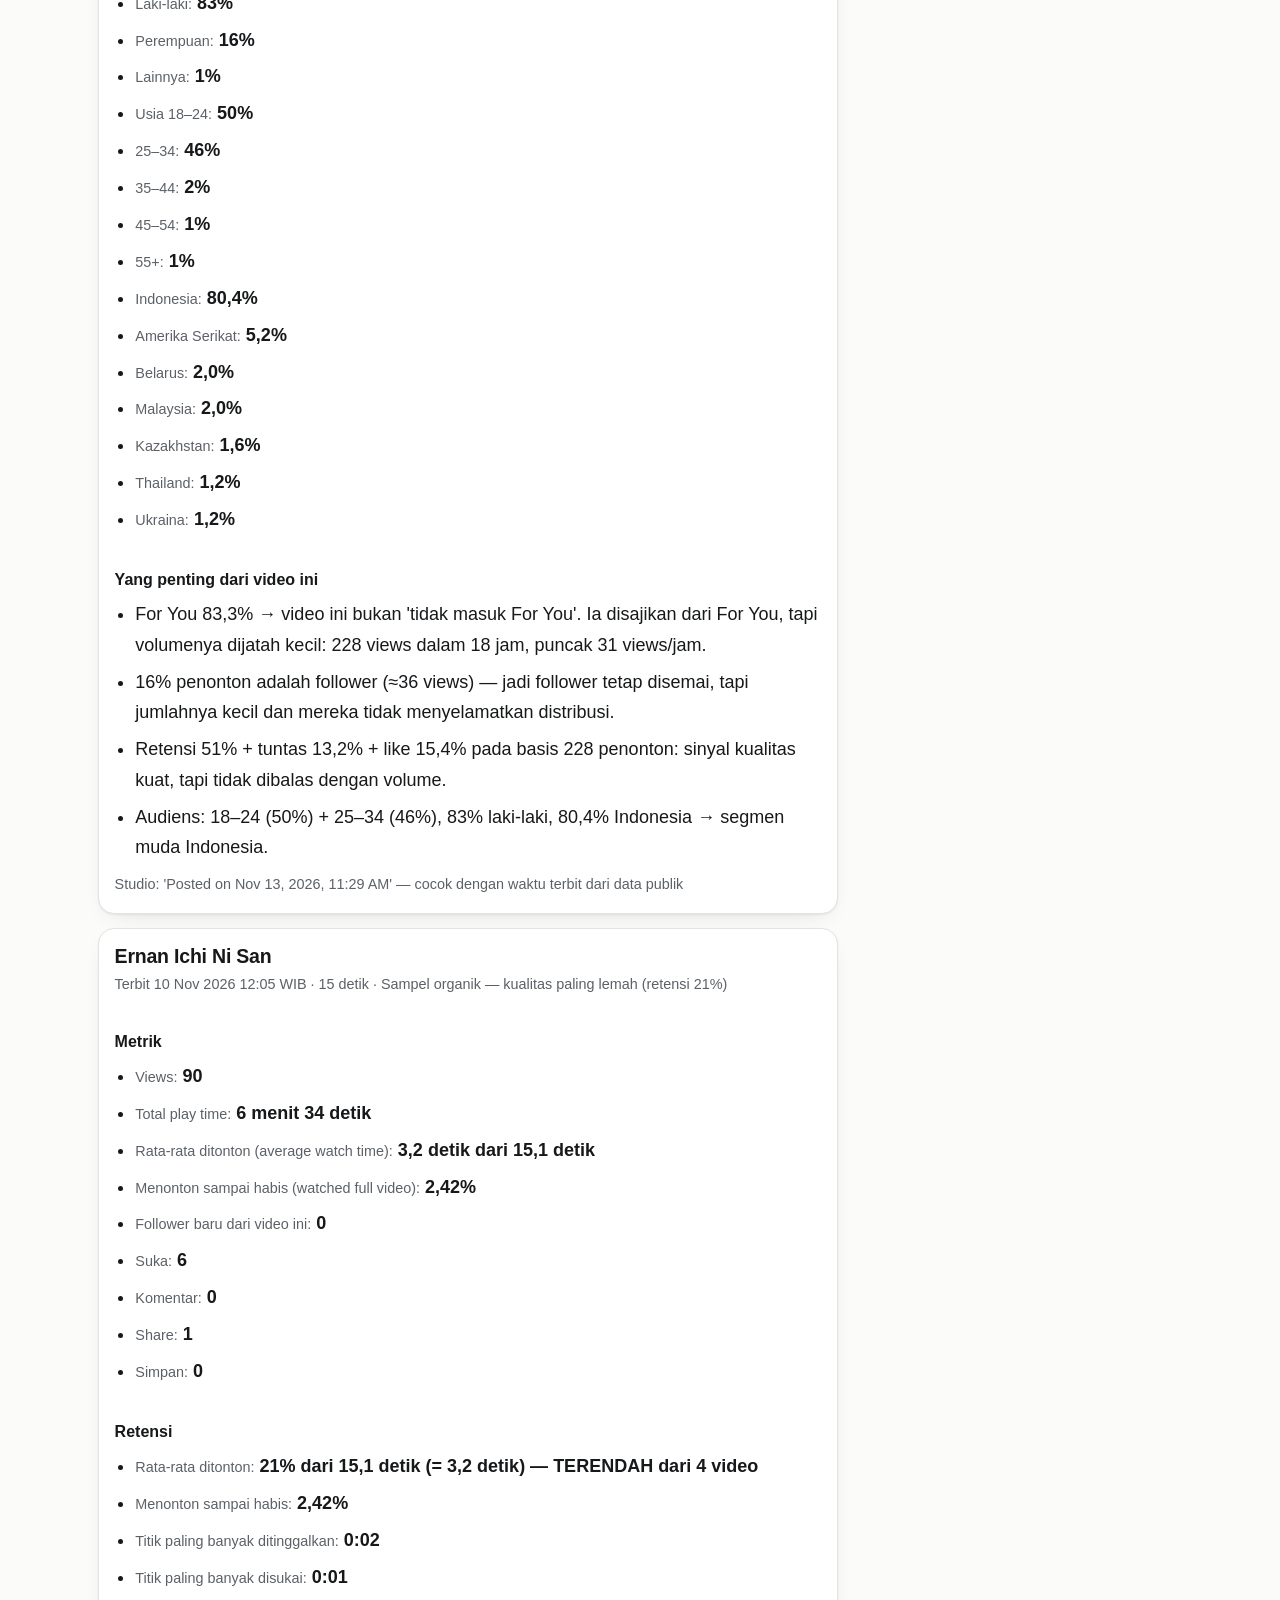
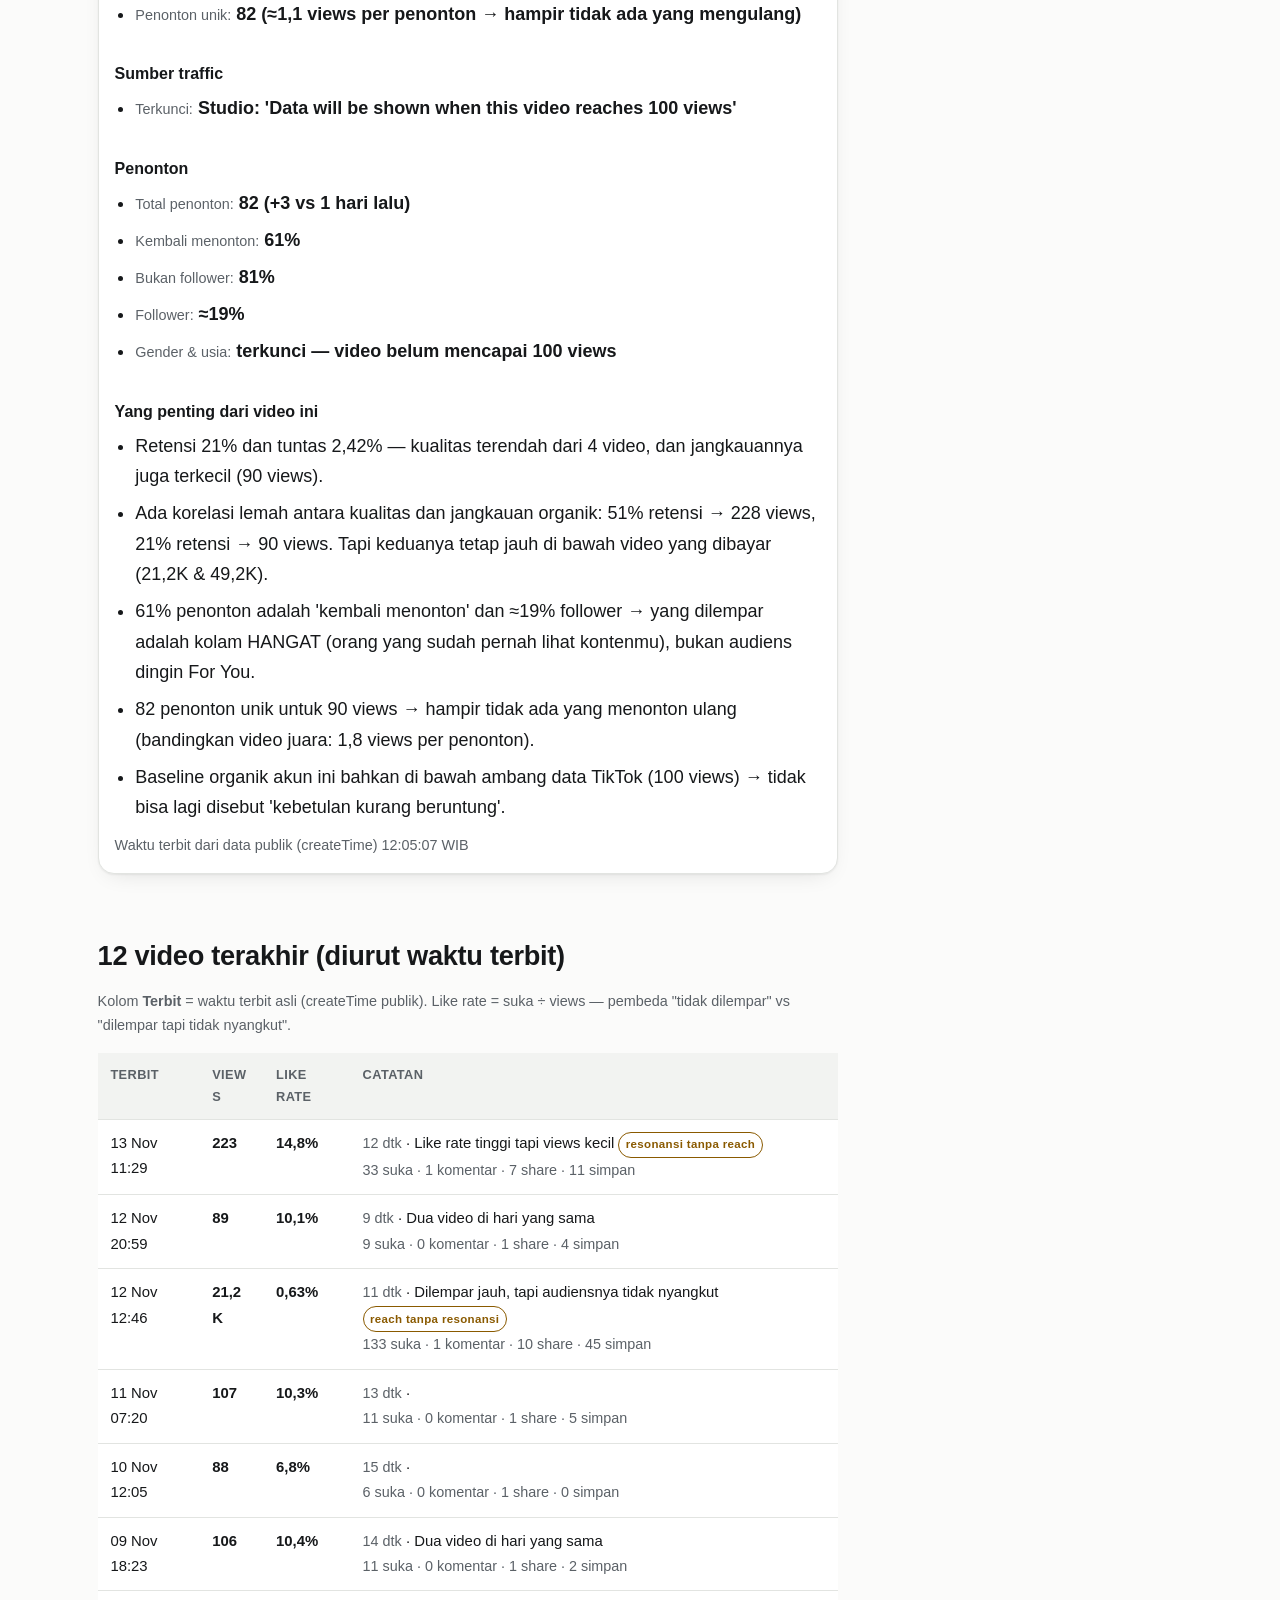
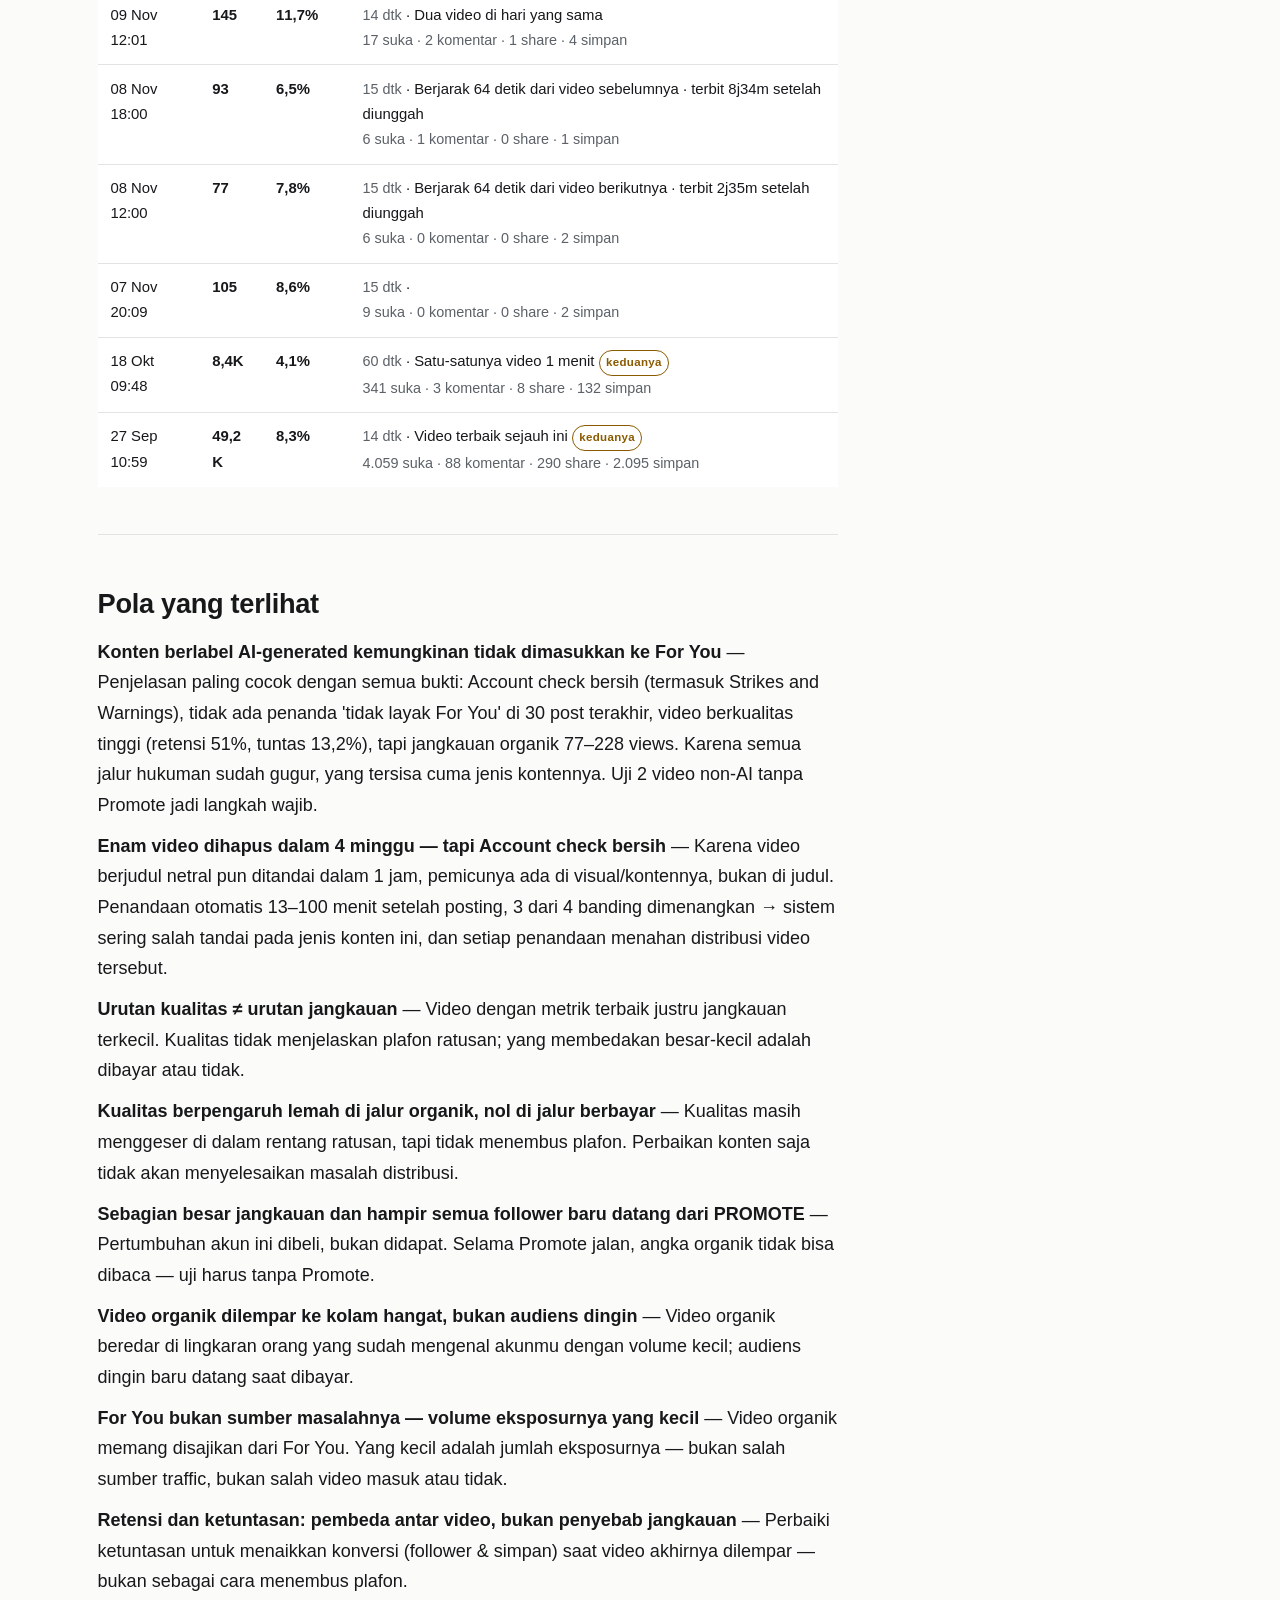
==== commit bfbf3922: "Perbaiki overflow horizontal di halaman Progress: kata panjang (blob JSON) melebarkan layout di HP" ====
--- a/audit.html
+++ b/audit.html
@@ -8,7 +8,7 @@
 <meta name="color-scheme" content="light dark">
 <meta name="theme-color" content="#0f6f63">
 <link rel="icon" href="assets/favicon.svg" type="image/svg+xml">
-<link rel="stylesheet" href="assets/style.css?v=38">
+<link rel="stylesheet" href="assets/style.css?v=40">
 <script>
   try {
     var t = localStorage.getItem('theme');
@@ -154,7 +154,7 @@
   </div>
 </footer>
 
-<script src="assets/app.js?v=38" defer></script>
-<script src="assets/growth.js?v=38" defer></script>
+<script src="assets/app.js?v=40" defer></script>
+<script src="assets/growth.js?v=40" defer></script>
 </body>
 </html>
--- a/assets/style.css
+++ b/assets/style.css
@@ -538,3 +538,8 @@
   details > summary { display: none; }
   .card { box-shadow: none; }
 }
+
+/* ---------- anti-overflow: kata panjang tidak boleh melebarkan layout ---------- */
+html, body { max-width: 100%; }
+.layout > *, .wrap > *, .content, .content * { min-width: 0; }
+.content, .content p, .content li, .content td, .content dd, .side-block, .side-block * { overflow-wrap: anywhere; }
